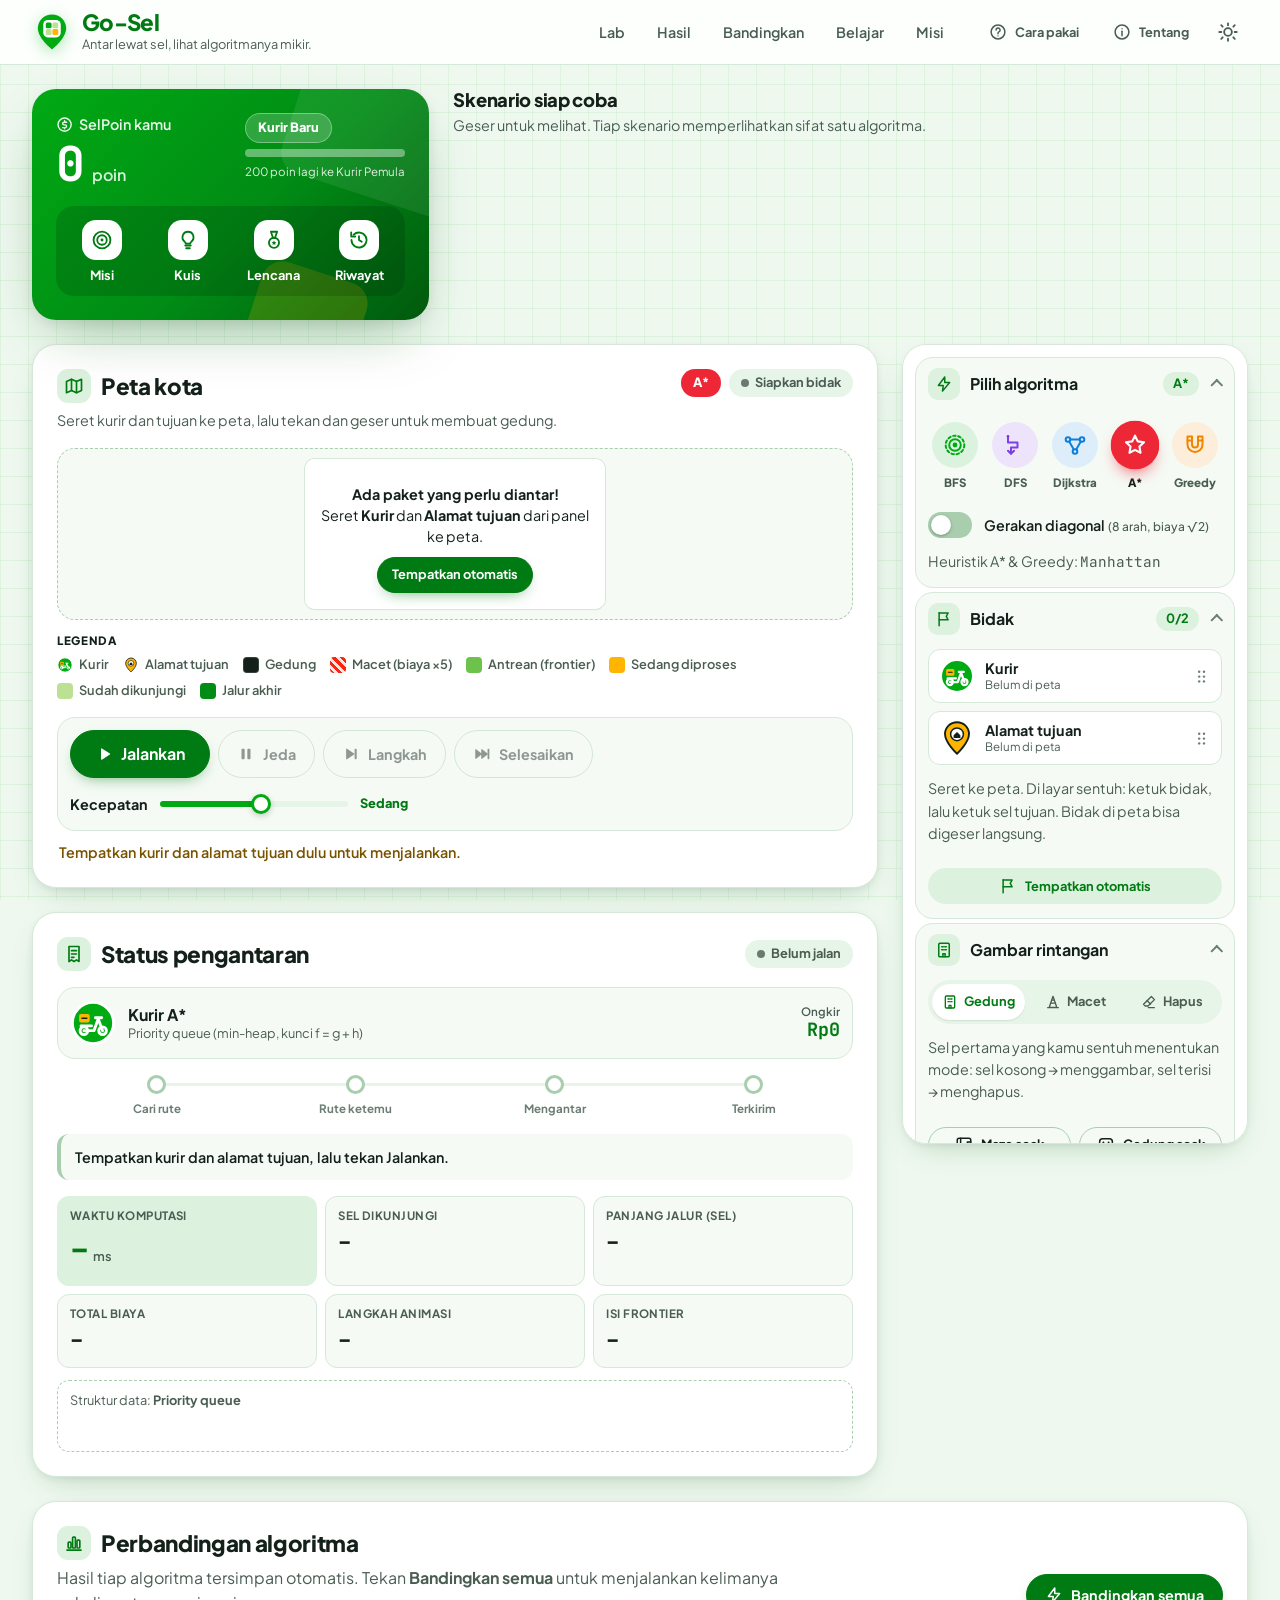
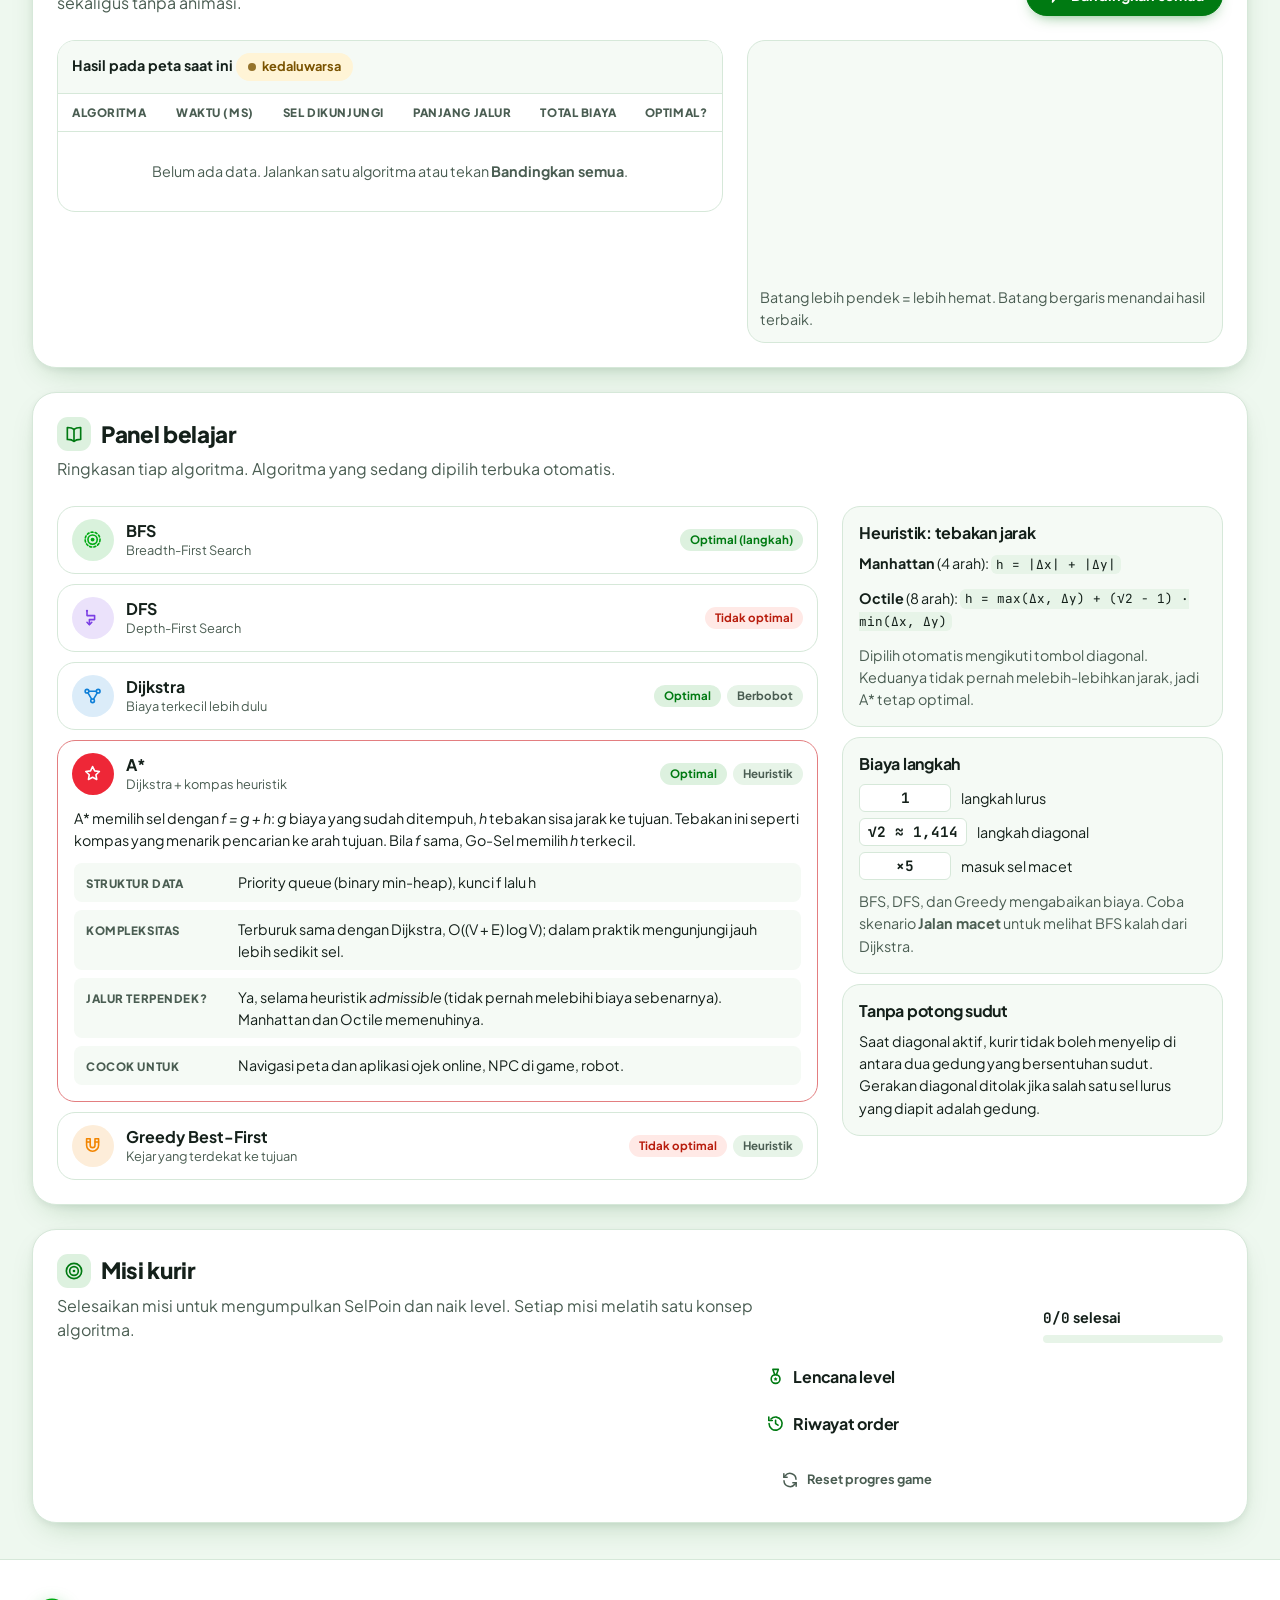
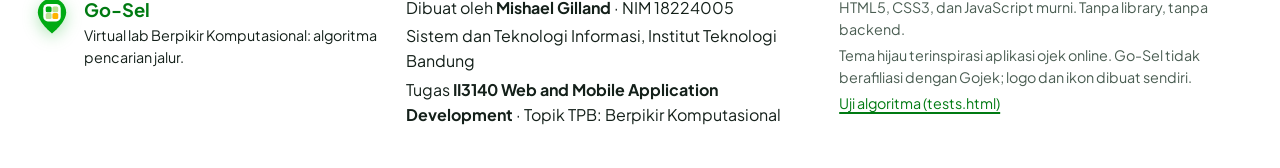
==== index.html @ a48d3ff7 "struktur html halaman Co-Authored-By: Claude Opus 5.5 <noreply@anthropic.com>" ====
<!doctype html>
<html lang="id">
<head>
  <meta charset="utf-8">
  <meta name="viewport" content="width=device-width, initial-scale=1, viewport-fit=cover">
  <meta name="theme-color" content="#00AA13" media="(prefers-color-scheme: light)">
  <meta name="theme-color" content="#0E1512" media="(prefers-color-scheme: dark)">
  <meta name="description" content="Go-Sel: virtual lab Berpikir Komputasional untuk mempelajari algoritma pencarian jalur (BFS, DFS, Dijkstra, A*, Greedy) lewat simulasi kurir di peta grid.">
  <meta name="author" content="Mishael Gilland (18224005)">
  <title>Go-Sel · Virtual Lab Pathfinding</title>
  <link rel="icon" href="assets/icons/logo.svg" type="image/svg+xml">
  <link rel="preconnect" href="https://fonts.googleapis.com">
  <link rel="preconnect" href="https://fonts.gstatic.com" crossorigin>
  <link rel="stylesheet" href="https://fonts.googleapis.com/css2?family=JetBrains+Mono:wght@500;700&family=Plus+Jakarta+Sans:wght@400;500;600;700;800&display=swap">
  <link rel="stylesheet" href="css/tokens.css">
  <link rel="stylesheet" href="css/base.css">
  <link rel="stylesheet" href="css/layout.css">
  <link rel="stylesheet" href="css/components.css">
  <script>
    // Terapkan tema tersimpan sebelum render supaya tidak berkedip.
    try {
      var t = localStorage.getItem('go-sel:theme');
      if (t === 'light' || t === 'dark') document.documentElement.setAttribute('data-theme', t);
    } catch (e) { /* localStorage tidak tersedia */ }
  </script>
  <!-- Urutan mengikuti dependensi. Classic script + namespace window.GoSel
       supaya index.html bisa dibuka langsung lewat file://. -->
  <script defer src="js/algorithms/common.js"></script>
  <script defer src="js/algorithms/bfs.js"></script>
  <script defer src="js/algorithms/dfs.js"></script>
  <script defer src="js/algorithms/dijkstra.js"></script>
  <script defer src="js/algorithms/astar.js"></script>
  <script defer src="js/algorithms/greedy.js"></script>
  <script defer src="js/grid.js"></script>
  <script defer src="js/state.js"></script>
  <script defer src="js/maze.js"></script>
  <script defer src="js/scenarios.js"></script>
  <script defer src="js/renderer.js"></script>
  <script defer src="js/animator.js"></script>
  <script defer src="js/stats.js"></script>
  <script defer src="js/game.js"></script>
  <script defer src="js/input.js"></script>
  <script defer src="js/ui.js"></script>
  <script defer src="js/main.js"></script>
</head>
<body>
  <!-- Sprite ikon SVG inline (dipakai ulang lewat <use>) -->
  <svg width="0" height="0" style="position:absolute" aria-hidden="true" focusable="false">
    <symbol id="i-logo" viewBox="0 0 48 48">
      <path d="M24 3C14.6 3 7 10.4 7 19.6 7 31.8 24 45 24 45s17-13.2 17-25.4C41 10.4 33.4 3 24 3z" fill="#00AA13"/>
      <rect x="13.5" y="9.5" width="21" height="21" rx="5.5" fill="#fff"/>
      <rect x="16.5" y="12.5" width="7" height="7" rx="1.8" fill="#00AA13"/>
      <rect x="24.5" y="12.5" width="7" height="7" rx="1.8" fill="#BCE194"/>
      <rect x="16.5" y="20.5" width="7" height="7" rx="1.8" fill="#BCE194"/>
      <rect x="24.5" y="20.5" width="7" height="7" rx="1.8" fill="#FFB400"/>
    </symbol>
    <symbol id="i-courier" viewBox="0 0 48 48">
      <circle cx="24" cy="24" r="21.5" fill="#00AA13" stroke="#fff" stroke-width="3"/>
      <rect x="9.5" y="14.5" width="11" height="9" rx="2" fill="#FFB400"/>
      <path d="M12.5 19h5" stroke="#14201A" stroke-width="1.6" stroke-linecap="round" fill="none"/>
      <g fill="none" stroke="#fff" stroke-width="3" stroke-linecap="round" stroke-linejoin="round">
        <circle cx="14.5" cy="32" r="4"/>
        <circle cx="34" cy="32" r="4"/>
        <path d="M14.5 32h10.5l4.5-12.5"/>
        <path d="M26.5 18.5h6.5"/>
        <path d="M29.5 20L34 32"/>
        <path d="M11.5 27h11"/>
      </g>
    </symbol>
    <symbol id="i-pin" viewBox="0 0 48 48">
      <path d="M24 3C15.2 3 8 10 8 18.8 8 30.4 24 45 24 45s16-14.6 16-26.2C40 10 32.8 3 24 3z" fill="#FFB400" stroke="#14201A" stroke-width="2.5" stroke-linejoin="round"/>
      <circle cx="24" cy="19" r="8.5" fill="#fff" stroke="#14201A" stroke-width="2"/>
      <path d="M19.5 20.2L24 16l4.5 4.2V24h-9z" fill="#14201A"/>
    </symbol>

    <symbol id="i-play" viewBox="0 0 24 24"><path d="M8 5.2v13.6a.8.8 0 0 0 1.2.7l10.6-6.8a.8.8 0 0 0 0-1.4L9.2 4.5A.8.8 0 0 0 8 5.2z" fill="currentColor" stroke="none"/></symbol>
    <symbol id="i-pause" viewBox="0 0 24 24"><rect x="6" y="5" width="4.2" height="14" rx="1.2" fill="currentColor" stroke="none"/><rect x="13.8" y="5" width="4.2" height="14" rx="1.2" fill="currentColor" stroke="none"/></symbol>
    <symbol id="i-step" viewBox="0 0 24 24"><path d="M5.5 5.6v12.8a.8.8 0 0 0 1.2.7l9.4-6.4a.8.8 0 0 0 0-1.4L6.7 4.9a.8.8 0 0 0-1.2.7z" fill="currentColor" stroke="none"/><rect x="16.8" y="5" width="2.8" height="14" rx="1.2" fill="currentColor" stroke="none"/></symbol>
    <symbol id="i-finish" viewBox="0 0 24 24"><path d="M3 6.2v11.6a.7.7 0 0 0 1.1.6l7.4-5.8a.7.7 0 0 0 0-1.2L4.1 5.6A.7.7 0 0 0 3 6.2zM11 6.2v11.6a.7.7 0 0 0 1.1.6l7.4-5.8a.7.7 0 0 0 0-1.2l-7.4-5.8a.7.7 0 0 0-1.1.6z" fill="currentColor" stroke="none"/><rect x="19.4" y="5" width="2.4" height="14" rx="1" fill="currentColor" stroke="none"/></symbol>
    <symbol id="i-sun" viewBox="0 0 24 24"><circle cx="12" cy="12" r="4.2"/><path d="M12 2.5v2.2M12 19.3v2.2M4.6 4.6l1.6 1.6M17.8 17.8l1.6 1.6M2.5 12h2.2M19.3 12h2.2M4.6 19.4l1.6-1.6M17.8 6.2l1.6-1.6"/></symbol>
    <symbol id="i-moon" viewBox="0 0 24 24"><path d="M20.5 14.2A8.5 8.5 0 0 1 9.8 3.5a8.5 8.5 0 1 0 10.7 10.7z"/></symbol>
    <symbol id="i-help" viewBox="0 0 24 24"><circle cx="12" cy="12" r="9.2"/><path d="M9.4 9.4a2.7 2.7 0 1 1 3.8 2.5c-.7.3-1.2 1-1.2 1.8v.6"/><circle cx="12" cy="17.2" r=".9" fill="currentColor" stroke="none"/></symbol>
    <symbol id="i-info" viewBox="0 0 24 24"><circle cx="12" cy="12" r="9.2"/><path d="M12 11v6"/><circle cx="12" cy="7.6" r=".9" fill="currentColor" stroke="none"/></symbol>
    <symbol id="i-building" viewBox="0 0 24 24"><rect x="5" y="3" width="14" height="18" rx="1.5"/><path d="M9 7.5h2M13 7.5h2M9 11.5h2M13 11.5h2M10.5 21v-4h3v4"/></symbol>
    <symbol id="i-jam" viewBox="0 0 24 24"><path d="M12 3.5L17.6 20H6.4z"/><path d="M8.6 13.6h6.8M10 9.2h4"/><path d="M4 20.5h16"/></symbol>
    <symbol id="i-eraser" viewBox="0 0 24 24"><path d="M15.6 3.8l4.6 4.6-9.6 9.6H6.4l-2.6-2.6z"/><path d="M11 20.5h9"/><path d="M9 9.8l5.2 5.2"/></symbol>
    <symbol id="i-maze" viewBox="0 0 24 24"><rect x="3" y="3" width="18" height="18" rx="2.5"/><path d="M7.5 3v8.5h4M16.5 21v-8.5h-4M3 16h4.5M21 8h-4.5v4.5"/></symbol>
    <symbol id="i-dice" viewBox="0 0 24 24"><rect x="3.5" y="3.5" width="17" height="17" rx="4"/><circle cx="8.5" cy="8.5" r="1.3" fill="currentColor" stroke="none"/><circle cx="15.5" cy="15.5" r="1.3" fill="currentColor" stroke="none"/><circle cx="12" cy="12" r="1.3" fill="currentColor" stroke="none"/><circle cx="15.5" cy="8.5" r="1.3" fill="currentColor" stroke="none"/><circle cx="8.5" cy="15.5" r="1.3" fill="currentColor" stroke="none"/></symbol>
    <symbol id="i-bfs" viewBox="0 0 24 24"><circle cx="12" cy="12" r="2.4" fill="currentColor" stroke="none"/><circle cx="12" cy="12" r="5.8"/><circle cx="12" cy="12" r="9.3" stroke-dasharray="2.6 2.6"/></symbol>
    <symbol id="i-dfs" viewBox="0 0 24 24"><path d="M5 3.5v6h9.5v5H8v6"/><path d="M5 17.8l3 3 3-3"/><circle cx="5" cy="3.5" r="1.4" fill="currentColor" stroke="none"/></symbol>
    <symbol id="i-dijkstra" viewBox="0 0 24 24"><circle cx="5" cy="6.5" r="2.3"/><circle cx="19" cy="6.5" r="2.3"/><circle cx="12" cy="18.5" r="2.3"/><path d="M7.3 6.5h9.4M6.2 8.6l4.6 7.8M17.8 8.6l-4.6 7.8"/></symbol>
    <symbol id="i-astar" viewBox="0 0 24 24"><path d="M12 3.2l2.6 5.4 5.9.8-4.3 4.1 1 5.8L12 16.6l-5.2 2.7 1-5.8-4.3-4.1 5.9-.8z"/></symbol>
    <symbol id="i-greedy" viewBox="0 0 24 24"><path d="M4.5 3.5h4.5v8a3 3 0 0 0 6 0v-8h4.5v8a7.5 7.5 0 0 1-15 0z"/><path d="M4.5 7.5H9M15 7.5h4.5"/></symbol>
    <symbol id="i-map" viewBox="0 0 24 24"><path d="M9 4L3 6.5V20l6-2.5 6 2.5 6-2.5V4l-6 2.5z"/><path d="M9 4v13.5M15 6.5V20"/></symbol>
    <symbol id="i-receipt" viewBox="0 0 24 24"><path d="M6 3h12v18l-3-2-3 2-3-2-3 2z"/><path d="M9 8h6M9 12h6M9 16h3"/></symbol>
    <symbol id="i-chart" viewBox="0 0 24 24"><path d="M3.5 20.5h17"/><rect x="5" y="11" width="3.4" height="7" rx="1"/><rect x="10.3" y="5" width="3.4" height="13" rx="1"/><rect x="15.6" y="8.5" width="3.4" height="9.5" rx="1"/></symbol>
    <symbol id="i-book" viewBox="0 0 24 24"><path d="M12 6.5c-1.8-1.6-4.6-2.4-8-2.3v14.3c3.4-.1 6.2.7 8 2.3 1.8-1.6 4.6-2.4 8-2.3V4.2c-3.4-.1-6.2.7-8 2.3z"/><path d="M12 6.5v14"/></symbol>
    <symbol id="i-target" viewBox="0 0 24 24"><circle cx="12" cy="12" r="9.2"/><circle cx="12" cy="12" r="5.2"/><circle cx="12" cy="12" r="1.6" fill="currentColor" stroke="none"/></symbol>
    <symbol id="i-bulb" viewBox="0 0 24 24"><path d="M9 18h6M10 21h4"/><path d="M12 3a6 6 0 0 0-3.6 10.8c.7.5 1.1 1.2 1.1 2V16h5v-.2c0-.8.4-1.5 1.1-2A6 6 0 0 0 12 3z"/></symbol>
    <symbol id="i-medal" viewBox="0 0 24 24"><circle cx="12" cy="15" r="5.5"/><path d="M8.6 3h6.8L13 9.8M8.6 3L11 9.8"/><path d="M12 12.6l.8 1.6 1.7.2-1.2 1.2.3 1.7-1.6-.8-1.6.8.3-1.7-1.2-1.2 1.7-.2z" fill="currentColor" stroke="none"/></symbol>
    <symbol id="i-history" viewBox="0 0 24 24"><path d="M3.8 12a8.2 8.2 0 1 0 2.4-5.8"/><path d="M3.5 3.8v4.4h4.4"/><path d="M12 7.8V12l3 2"/></symbol>
    <symbol id="i-refresh" viewBox="0 0 24 24"><path d="M20 11A8 8 0 0 0 5.6 6.4L3.8 8.2"/><path d="M3.8 3.8v4.4h4.4"/><path d="M4 13a8 8 0 0 0 14.4 4.6l1.8-1.8"/><path d="M20.2 20.2v-4.4h-4.4"/></symbol>
    <symbol id="i-trash" viewBox="0 0 24 24"><path d="M4 7h16M10 11v6M14 11v6M6 7l1 13h10l1-13M9 7V4h6v3"/></symbol>
    <symbol id="i-save" viewBox="0 0 24 24"><path d="M5 3h11l3 3v15H5z"/><path d="M8 3v5h7V3M8 21v-7h8v7"/></symbol>
    <symbol id="i-folder" viewBox="0 0 24 24"><path d="M3 6.5A2.5 2.5 0 0 1 5.5 4h3.8l2.2 2.2h7A2.5 2.5 0 0 1 21 8.7v8.8a2.5 2.5 0 0 1-2.5 2.5h-13A2.5 2.5 0 0 1 3 17.5z"/></symbol>
    <symbol id="i-download" viewBox="0 0 24 24"><path d="M12 4v11M7 10.5l5 5 5-5M5 20h14"/></symbol>
    <symbol id="i-upload" viewBox="0 0 24 24"><path d="M12 20V9M7 13.5l5-5 5 5M5 4h14"/></symbol>
    <symbol id="i-grip" viewBox="0 0 24 24"><g fill="currentColor" stroke="none"><circle cx="9" cy="6" r="1.5"/><circle cx="15" cy="6" r="1.5"/><circle cx="9" cy="12" r="1.5"/><circle cx="15" cy="12" r="1.5"/><circle cx="9" cy="18" r="1.5"/><circle cx="15" cy="18" r="1.5"/></g></symbol>
    <symbol id="i-star" viewBox="0 0 24 24"><path d="M12 2.8l2.8 5.8 6.3.9-4.6 4.4 1.1 6.3L12 17.2l-5.6 3 1.1-6.3-4.6-4.4 6.3-.9z" fill="currentColor" stroke="none"/></symbol>
    <symbol id="i-coin" viewBox="0 0 24 24"><circle cx="12" cy="12" r="9.2"/><path d="M14.8 8.6h-3.6a1.9 1.9 0 0 0 0 3.8h1.6a1.9 1.9 0 0 1 0 3.8H9.2M12 6.6v2M12 16.2v1.6"/></symbol>
    <symbol id="i-close" viewBox="0 0 24 24"><path d="M6 6l12 12M18 6L6 18"/></symbol>
    <symbol id="i-ruler" viewBox="0 0 24 24"><rect x="3" y="7" width="18" height="10" rx="2"/><path d="M7 7v3M11 7v4.5M15 7v3M19 7v4.5"/></symbol>
    <symbol id="i-flag" viewBox="0 0 24 24"><path d="M5.5 21V3.5"/><path d="M5.5 4h12l-2.5 4.5 2.5 4.5h-12"/></symbol>
    <symbol id="i-db" viewBox="0 0 24 24"><ellipse cx="12" cy="6" rx="7" ry="3"/><path d="M5 6v12c0 1.7 3.1 3 7 3s7-1.3 7-3V6M5 12c0 1.7 3.1 3 7 3s7-1.3 7-3"/></symbol>
    <symbol id="i-check" viewBox="0 0 24 24"><path d="M5 12.5l4.5 4.5L19 7.5"/></symbol>
    <symbol id="i-lock" viewBox="0 0 24 24"><rect x="5" y="11" width="14" height="10" rx="2.2"/><path d="M8 11V8a4 4 0 0 1 8 0v3"/></symbol>
    <symbol id="i-zap" viewBox="0 0 24 24"><path d="M13 2.5L4.5 14H11l-1 7.5L19.5 10H13z"/></symbol>
    <symbol id="i-keyboard" viewBox="0 0 24 24"><rect x="2.5" y="6" width="19" height="12" rx="2.5"/><path d="M6 10h.01M9.5 10h.01M13 10h.01M16.5 10h.01M7.5 14h9"/></symbol>
  </svg>

  <a class="skip-link" href="#lab">Langsung ke lab</a>

  <header class="appbar">
    <div class="appbar__inner">
      <a class="brand" href="#top" aria-label="Go-Sel, kembali ke atas">
        <svg class="brand__logo" aria-hidden="true"><use href="#i-logo"/></svg>
        <span class="brand__text">
          <span class="brand__name">Go-Sel</span>
          <span class="brand__tag">Antar lewat sel, lihat algoritmanya mikir.</span>
        </span>
      </a>
      <nav class="topnav" aria-label="Navigasi bagian">
        <a href="#lab">Lab</a>
        <a href="#hasil">Hasil</a>
        <a href="#perbandingan">Bandingkan</a>
        <a href="#belajar">Belajar</a>
        <a href="#misi">Misi</a>
      </nav>
      <div class="appbar__actions">
        <button class="btn btn--ghost btn--sm" id="btn-help" type="button">
          <svg class="ico" aria-hidden="true"><use href="#i-help"/></svg><span class="hide-sm">Cara pakai</span>
        </button>
        <button class="btn btn--ghost btn--sm" id="btn-about" type="button">
          <svg class="ico" aria-hidden="true"><use href="#i-info"/></svg><span class="hide-sm">Tentang</span>
        </button>
        <button class="icon-btn" id="btn-theme" type="button" aria-label="Ganti tema terang/gelap" title="Ganti tema">
          <svg class="ico ico--sun" aria-hidden="true"><use href="#i-sun"/></svg>
          <svg class="ico ico--moon" aria-hidden="true"><use href="#i-moon"/></svg>
        </button>
      </div>
    </div>
  </header>

  <main id="top" class="page">
    <!-- ============ Beranda: dompet poin + skenario ============ -->
    <section class="home" aria-label="Beranda">
      <article class="wallet" aria-labelledby="wallet-title">
        <div class="wallet__top">
          <div class="wallet__balance">
            <p class="wallet__label" id="wallet-title"><svg class="ico" aria-hidden="true"><use href="#i-coin"/></svg> SelPoin kamu</p>
            <p class="wallet__points"><output id="points" aria-live="polite">0</output><span>poin</span></p>
          </div>
          <div class="wallet__level">
            <span class="wallet__badge" id="level-name">Kurir Baru</span>
            <progress id="level-progress" max="100" value="0" aria-label="Kemajuan ke level berikutnya">0%</progress>
            <small id="level-next">200 poin lagi ke Kurir Pemula</small>
          </div>
        </div>
        <nav class="wallet__actions" aria-label="Aksi cepat">
          <a class="wallet__action" href="#misi"><span class="wallet__icon"><svg class="ico" aria-hidden="true"><use href="#i-target"/></svg></span>Misi</a>
          <button class="wallet__action" type="button" id="btn-quiz"><span class="wallet__icon"><svg class="ico" aria-hidden="true"><use href="#i-bulb"/></svg></span>Kuis</button>
          <a class="wallet__action" href="#lencana"><span class="wallet__icon"><svg class="ico" aria-hidden="true"><use href="#i-medal"/></svg></span>Lencana</a>
          <a class="wallet__action" href="#riwayat"><span class="wallet__icon"><svg class="ico" aria-hidden="true"><use href="#i-history"/></svg></span>Riwayat</a>
        </nav>
      </article>

      <div class="promo">
        <div class="promo__head">
          <h2 class="promo__title">Skenario siap coba</h2>
          <p class="promo__sub">Geser untuk melihat. Tiap skenario memperlihatkan sifat satu algoritma.</p>
        </div>
        <ul class="promo__track" id="scenario-list" aria-label="Daftar skenario peta"></ul>
      </div>
    </section>

    <div class="lab-layout">
      <!-- ============ Lab: canvas peta ============ -->
      <section id="lab" class="card lab" aria-labelledby="lab-title">
        <div class="lab__head">
          <div>
            <h2 id="lab-title" class="section-title"><svg class="ico" aria-hidden="true"><use href="#i-map"/></svg>Peta kota</h2>
            <p class="hint" id="hint">Seret kurir dan tujuan ke peta, lalu tekan dan geser untuk membuat gedung.</p>
          </div>
          <div class="lab__chips">
            <span class="algo-pill" id="algo-pill" data-algo="astar">A*</span>
            <span class="chip" id="state-chip" data-state="idle">Siapkan bidak</span>
          </div>
        </div>

        <figure class="map">
          <div class="map__stage" id="stage">
            <div class="map__canvas-wrap" id="canvas-wrap">
              <canvas id="peta" tabindex="0" aria-describedby="hint map-keys"
                aria-label="Peta kota berbentuk grid sel. Fokuskan lalu gunakan tombol panah untuk memilih sel.">
                Browser kamu tidak mendukung canvas HTML5.
              </canvas>
              <canvas id="peta-overlay" aria-hidden="true"></canvas>
              <div class="map__empty" id="empty-state">
                <svg class="map__empty-icon" aria-hidden="true"><use href="#i-pin"/></svg>
                <p><strong>Ada paket yang perlu diantar!</strong><br>Seret <b>Kurir</b> dan <b>Alamat tujuan</b> dari panel ke peta.</p>
                <button class="btn btn--primary btn--sm" type="button" data-action="autoplace">Tempatkan otomatis</button>
              </div>
            </div>
          </div>
          <figcaption class="legend">
            <span class="legend__title">Legenda</span>
            <ul class="legend__list">
              <li><span class="sw sw--courier" aria-hidden="true"><svg><use href="#i-courier"/></svg></span>Kurir</li>
              <li><span class="sw sw--pin" aria-hidden="true"><svg><use href="#i-pin"/></svg></span>Alamat tujuan</li>
              <li><span class="sw sw--wall" aria-hidden="true"></span>Gedung</li>
              <li><span class="sw sw--jam" aria-hidden="true"></span>Macet (biaya ×5)</li>
              <li><span class="sw sw--frontier" aria-hidden="true"></span>Antrean (frontier)</li>
              <li><span class="sw sw--current" aria-hidden="true"></span>Sedang diproses</li>
              <li><span class="sw sw--visited" aria-hidden="true"></span>Sudah dikunjungi</li>
              <li><span class="sw sw--path" aria-hidden="true"></span>Jalur akhir</li>
            </ul>
          </figcaption>
        </figure>
        <p class="sr-only" id="map-keys">Panah: pindah sel. Spasi atau Enter: gambar atau hapus gedung. K: taruh kurir. T: taruh tujuan.</p>
        <p class="sr-only" id="cursor-live" aria-live="polite"></p>

        <div class="playbar" role="group" aria-label="Kontrol animasi">
          <div class="playbar__buttons">
            <button class="btn btn--primary btn--lg" id="btn-run" type="button" aria-keyshortcuts="Space">
              <svg class="ico" aria-hidden="true"><use href="#i-play"/></svg><span>Jalankan</span>
            </button>
            <button class="btn btn--outline" id="btn-pause" type="button" disabled>
              <svg class="ico" aria-hidden="true"><use href="#i-pause"/></svg><span>Jeda</span>
            </button>
            <button class="btn btn--outline" id="btn-step" type="button" aria-keyshortcuts="S" disabled>
              <svg class="ico" aria-hidden="true"><use href="#i-step"/></svg><span>Langkah</span>
            </button>
            <button class="btn btn--outline" id="btn-finish" type="button" disabled>
              <svg class="ico" aria-hidden="true"><use href="#i-finish"/></svg><span>Selesaikan</span>
            </button>
          </div>
          <label class="speed" for="speed">
            <span class="speed__label">Kecepatan</span>
            <input type="range" id="speed" min="1" max="100" value="55" aria-describedby="speed-out">
            <output id="speed-out" for="speed">Sedang</output>
          </label>
        </div>
        <p class="run-hint" id="run-hint" role="note">Tempatkan kurir dan alamat tujuan dulu untuk menjalankan.</p>
      </section>

      <!-- ============ Panel kontrol ============ -->
      <aside id="kontrol" class="card controls" aria-label="Panel kontrol">
        <details class="group" open data-group="algo">
          <summary class="group__summary">
            <span class="group__icon"><svg class="ico" aria-hidden="true"><use href="#i-zap"/></svg></span>
            <span class="group__title">Pilih algoritma</span>
            <span class="group__meta" id="algo-meta">A*</span>
          </summary>
          <fieldset class="group__body">
            <legend class="sr-only">Algoritma pencarian jalur</legend>
            <div class="services">
              <label class="service" style="--svc: var(--svc-bfs)" title="Breadth-First Search">
                <input type="radio" name="algo" value="bfs">
                <span class="service__icon"><svg class="ico" aria-hidden="true"><use href="#i-bfs"/></svg></span>
                <span class="service__name">BFS</span>
              </label>
              <label class="service" style="--svc: var(--svc-dfs)" title="Depth-First Search">
                <input type="radio" name="algo" value="dfs">
                <span class="service__icon"><svg class="ico" aria-hidden="true"><use href="#i-dfs"/></svg></span>
                <span class="service__name">DFS</span>
              </label>
              <label class="service" style="--svc: var(--svc-dijkstra)" title="Dijkstra">
                <input type="radio" name="algo" value="dijkstra">
                <span class="service__icon"><svg class="ico" aria-hidden="true"><use href="#i-dijkstra"/></svg></span>
                <span class="service__name">Dijkstra</span>
              </label>
              <label class="service" style="--svc: var(--svc-astar)" title="A* Search">
                <input type="radio" name="algo" value="astar" checked>
                <span class="service__icon"><svg class="ico" aria-hidden="true"><use href="#i-astar"/></svg></span>
                <span class="service__name">A*</span>
              </label>
              <label class="service" style="--svc: var(--svc-greedy)" title="Greedy Best-First Search">
                <input type="radio" name="algo" value="greedy">
                <span class="service__icon"><svg class="ico" aria-hidden="true"><use href="#i-greedy"/></svg></span>
                <span class="service__name">Greedy</span>
              </label>
            </div>
            <label class="switch">
              <input type="checkbox" id="diagonal" role="switch">
              <span class="switch__track" aria-hidden="true"></span>
              <span class="switch__text">Gerakan diagonal <small>(8 arah, biaya √2)</small></span>
            </label>
            <p class="small muted">Heuristik A* &amp; Greedy: <output id="heuristic-out" class="mono">Manhattan</output></p>
          </fieldset>
        </details>

        <details class="group" open data-group="pieces">
          <summary class="group__summary">
            <span class="group__icon"><svg class="ico" aria-hidden="true"><use href="#i-flag"/></svg></span>
            <span class="group__title">Bidak</span>
            <span class="group__meta" id="pieces-meta">0/2</span>
          </summary>
          <fieldset class="group__body">
            <legend class="sr-only">Kurir dan alamat tujuan</legend>
            <div class="pieces">
              <div class="piece" draggable="true" data-piece="start" tabindex="0" role="button" aria-pressed="false" aria-describedby="piece-help">
                <svg class="piece__icon" aria-hidden="true"><use href="#i-courier"/></svg>
                <span class="piece__text"><strong>Kurir</strong><small data-pos="start">Belum di peta</small></span>
                <svg class="ico piece__grip" aria-hidden="true"><use href="#i-grip"/></svg>
              </div>
              <div class="piece" draggable="true" data-piece="goal" tabindex="0" role="button" aria-pressed="false" aria-describedby="piece-help">
                <svg class="piece__icon" aria-hidden="true"><use href="#i-pin"/></svg>
                <span class="piece__text"><strong>Alamat tujuan</strong><small data-pos="goal">Belum di peta</small></span>
                <svg class="ico piece__grip" aria-hidden="true"><use href="#i-grip"/></svg>
              </div>
            </div>
            <p class="small muted" id="piece-help">Seret ke peta. Di layar sentuh: ketuk bidak, lalu ketuk sel tujuan. Bidak di peta bisa digeser langsung.</p>
            <button class="btn btn--soft btn--sm btn--block" type="button" data-action="autoplace">
              <svg class="ico" aria-hidden="true"><use href="#i-flag"/></svg><span>Tempatkan otomatis</span>
            </button>
          </fieldset>
        </details>

        <details class="group" open data-group="tools">
          <summary class="group__summary">
            <span class="group__icon"><svg class="ico" aria-hidden="true"><use href="#i-building"/></svg></span>
            <span class="group__title">Gambar rintangan</span>
          </summary>
          <fieldset class="group__body">
            <legend class="sr-only">Alat gambar</legend>
            <div class="segmented" role="radiogroup" aria-label="Alat gambar">
              <label><input type="radio" name="tool" value="1" checked><span><svg class="ico" aria-hidden="true"><use href="#i-building"/></svg>Gedung</span></label>
              <label><input type="radio" name="tool" value="2"><span><svg class="ico" aria-hidden="true"><use href="#i-jam"/></svg>Macet</span></label>
              <label><input type="radio" name="tool" value="0"><span><svg class="ico" aria-hidden="true"><use href="#i-eraser"/></svg>Hapus</span></label>
            </div>
            <p class="small muted">Sel pertama yang kamu sentuh menentukan mode: sel kosong → menggambar, sel terisi → menghapus.</p>
            <div class="gen">
              <button class="btn btn--outline btn--sm" type="button" id="btn-maze">
                <svg class="ico" aria-hidden="true"><use href="#i-maze"/></svg><span>Maze acak</span>
              </button>
              <button class="btn btn--outline btn--sm" type="button" id="btn-random">
                <svg class="ico" aria-hidden="true"><use href="#i-dice"/></svg><span>Gedung acak</span>
              </button>
            </div>
            <label class="range-field" for="density">
              <span>Kepadatan gedung acak</span>
              <input type="range" id="density" min="0" max="40" value="25">
              <output for="density" id="density-out" class="mono">25%</output>
            </label>
          </fieldset>
        </details>

        <details class="group" data-group="size">
          <summary class="group__summary">
            <span class="group__icon"><svg class="ico" aria-hidden="true"><use href="#i-ruler"/></svg></span>
            <span class="group__title">Ukuran peta</span>
            <span class="group__meta mono" id="size-meta">20 × 30</span>
          </summary>
          <fieldset class="group__body">
            <legend class="sr-only">Ukuran grid</legend>
            <div class="size-field">
              <label for="rows-range">Baris</label>
              <input type="range" id="rows-range" min="5" max="60" value="20" aria-controls="rows-num">
              <input type="number" id="rows-num" min="5" max="60" value="20" inputmode="numeric" aria-label="Jumlah baris">
            </div>
            <div class="size-field">
              <label for="cols-range">Kolom</label>
              <input type="range" id="cols-range" min="5" max="100" value="30" aria-controls="cols-num">
              <input type="number" id="cols-num" min="5" max="100" value="30" inputmode="numeric" aria-label="Jumlah kolom">
            </div>
            <p class="small muted">Total: <output id="cell-total" class="mono">600</output> sel. Gedung yang masih muat tetap dipertahankan.</p>
          </fieldset>
        </details>

        <details class="group" data-group="data">
          <summary class="group__summary">
            <span class="group__icon"><svg class="ico" aria-hidden="true"><use href="#i-db"/></svg></span>
            <span class="group__title">Peta &amp; data</span>
          </summary>
          <fieldset class="group__body">
            <legend class="sr-only">Aksi peta</legend>
            <div class="btn-grid">
              <button class="btn btn--outline btn--sm" type="button" id="btn-clear-vis" title="Hapus hasil, gedung tetap (R)">
                <svg class="ico" aria-hidden="true"><use href="#i-refresh"/></svg><span>Ulangi visualisasi</span>
              </button>
              <button class="btn btn--outline btn--sm" type="button" id="btn-clear-walls" title="Hapus semua gedung dan macet (C)">
                <svg class="ico" aria-hidden="true"><use href="#i-building"/></svg><span>Hapus gedung</span>
              </button>
              <button class="btn btn--outline btn--sm" type="button" id="btn-save">
                <svg class="ico" aria-hidden="true"><use href="#i-save"/></svg><span>Simpan peta</span>
              </button>
              <button class="btn btn--outline btn--sm" type="button" id="btn-load">
                <svg class="ico" aria-hidden="true"><use href="#i-folder"/></svg><span>Muat peta</span>
              </button>
              <button class="btn btn--outline btn--sm" type="button" id="btn-export">
                <svg class="ico" aria-hidden="true"><use href="#i-download"/></svg><span>Ekspor JSON</span>
              </button>
              <label class="btn btn--outline btn--sm file-btn">
                <svg class="ico" aria-hidden="true"><use href="#i-upload"/></svg><span>Impor JSON</span>
                <input type="file" id="file-import" accept="application/json,.json" class="sr-only">
              </label>
            </div>
            <button class="btn btn--danger btn--sm btn--block" type="button" id="btn-reset-all">
              <svg class="ico" aria-hidden="true"><use href="#i-trash"/></svg><span>Reset semua</span>
            </button>
            <p class="small muted">Tip: file peta .json juga bisa langsung diseret ke kanvas.</p>
          </fieldset>
        </details>
      </aside>

      <!-- ============ Hasil (status pengantaran) ============ -->
      <section id="hasil" class="card results" aria-labelledby="hasil-title">
        <div class="results__head">
          <h2 id="hasil-title" class="section-title"><svg class="ico" aria-hidden="true"><use href="#i-receipt"/></svg>Status pengantaran</h2>
          <span class="chip" id="result-chip" data-tone="idle">Belum jalan</span>
        </div>

        <div class="driver">
          <span class="driver__avatar" aria-hidden="true"><svg><use href="#i-courier"/></svg></span>
          <div class="driver__info">
            <strong id="driver-name">Kurir A*</strong>
            <small id="driver-sub">Priority queue (min-heap, kunci f = g + h)</small>
          </div>
          <div class="fare">
            <small>Ongkir</small>
            <output id="fare" class="mono">Rp0</output>
          </div>
        </div>

        <ol class="tracker" id="tracker" aria-label="Tahap pengantaran">
          <li data-step="search"><span class="tracker__dot"></span>Cari rute</li>
          <li data-step="route"><span class="tracker__dot"></span>Rute ketemu</li>
          <li data-step="deliver"><span class="tracker__dot"></span>Mengantar</li>
          <li data-step="done"><span class="tracker__dot"></span>Terkirim</li>
        </ol>

        <p class="banner" id="status" role="status" aria-live="polite" data-tone="info">Tempatkan kurir dan alamat tujuan, lalu tekan Jalankan.</p>

        <dl class="stats">
          <div class="stat stat--hero"><dt>Waktu komputasi</dt><dd><output id="st-time" class="mono">–</output><span class="unit">ms</span></dd></div>
          <div class="stat"><dt>Sel dikunjungi</dt><dd><output id="st-visited" class="mono">–</output></dd></div>
          <div class="stat"><dt>Panjang jalur (sel)</dt><dd><output id="st-length" class="mono">–</output></dd></div>
          <div class="stat"><dt>Total biaya</dt><dd><output id="st-cost" class="mono">–</output></dd></div>
          <div class="stat"><dt>Langkah animasi</dt><dd><output id="st-steps" class="mono">–</output></dd></div>
          <div class="stat"><dt>Isi frontier</dt><dd><output id="st-frontier" class="mono">–</output></dd></div>
        </dl>

        <div class="ds" aria-live="off">
          <span class="ds__label">Struktur data: <strong id="ds-name">Priority queue</strong></span>
          <ol class="ds__items" id="ds-items" aria-label="Isi struktur data (cuplikan)"></ol>
        </div>

        <div class="rating" id="rating" hidden>
          <p class="rating__title">Paket terkirim! Rating pengantaran</p>
          <div class="stars" id="stars" role="img" aria-label="0 dari 5 bintang"></div>
          <p class="rating__note small" id="rating-note"></p>
        </div>

        <p class="insight" id="insight" aria-live="polite" hidden></p>
      </section>
    </div>

    <!-- ============ Perbandingan ============ -->
    <section id="perbandingan" class="card compare" aria-labelledby="cmp-title">
      <div class="section-head">
        <div>
          <h2 id="cmp-title" class="section-title"><svg class="ico" aria-hidden="true"><use href="#i-chart"/></svg>Perbandingan algoritma</h2>
          <p class="muted">Hasil tiap algoritma tersimpan otomatis. Tekan <b>Bandingkan semua</b> untuk menjalankan kelimanya sekaligus tanpa animasi.</p>
        </div>
        <button class="btn btn--primary" type="button" id="btn-compare">
          <svg class="ico" aria-hidden="true"><use href="#i-zap"/></svg><span>Bandingkan semua</span>
        </button>
      </div>
      <div class="compare__grid">
        <div class="table-wrap">
          <table class="cmp-table" id="cmp-table">
            <caption>Hasil pada peta saat ini <span class="chip chip--warn" id="stale" hidden>kedaluwarsa</span></caption>
            <thead>
              <tr>
                <th scope="col">Algoritma</th>
                <th scope="col" class="num">Waktu (ms)</th>
                <th scope="col" class="num">Sel dikunjungi</th>
                <th scope="col" class="num">Panjang jalur</th>
                <th scope="col" class="num">Total biaya</th>
                <th scope="col">Optimal?</th>
              </tr>
            </thead>
            <tbody id="cmp-body">
              <tr class="cmp-empty"><td colspan="6">Belum ada data. Jalankan satu algoritma atau tekan <b>Bandingkan semua</b>.</td></tr>
            </tbody>
          </table>
        </div>
        <figure class="chart">
          <canvas id="grafik" role="img" aria-label="Diagram batang sel dikunjungi dan waktu komputasi tiap algoritma">Diagram batang perbandingan.</canvas>
          <figcaption class="small muted">Batang lebih pendek = lebih hemat. Batang bergaris menandai hasil terbaik.</figcaption>
        </figure>
      </div>
      <p class="insight" id="cmp-insight" aria-live="polite" hidden></p>
    </section>

    <!-- ============ Panel belajar ============ -->
    <section id="belajar" class="card learn" aria-labelledby="learn-title">
      <div class="section-head">
        <div>
          <h2 id="learn-title" class="section-title"><svg class="ico" aria-hidden="true"><use href="#i-book"/></svg>Panel belajar</h2>
          <p class="muted">Ringkasan tiap algoritma. Algoritma yang sedang dipilih terbuka otomatis.</p>
        </div>
      </div>
      <div class="learn__grid">
        <div class="learn__list">
          <details class="algo-card" name="algo-info" data-algo="bfs" style="--svc: var(--svc-bfs)">
            <summary>
              <span class="algo-card__icon"><svg class="ico" aria-hidden="true"><use href="#i-bfs"/></svg></span>
              <span class="algo-card__name"><strong>BFS</strong><small>Breadth-First Search</small></span>
              <span class="tags"><span class="tag tag--ok">Optimal (langkah)</span></span>
            </summary>
            <article class="algo-card__body">
              <p>BFS menjelajah seperti riak air: semua sel berjarak 1 langkah dari kurir diperiksa dulu, lalu 2 langkah, dan seterusnya. Sel baru masuk ke belakang antrean, sel terdepan diproses lebih dulu.</p>
              <dl class="facts">
                <div><dt>Struktur data</dt><dd>Queue (FIFO)</dd></div>
                <div><dt>Kompleksitas</dt><dd>Waktu O(V + E), memori O(V)</dd></div>
                <div><dt>Jalur terpendek?</dt><dd>Ya untuk jumlah langkah. Tidak menjamin biaya terkecil saat ada diagonal (√2) atau sel macet, karena BFS mengabaikan bobot.</dd></div>
                <div><dt>Cocok untuk</dt><dd>Graf tanpa bobot, mencari langkah minimum, derajat pertemanan di jejaring sosial.</dd></div>
              </dl>
            </article>
          </details>
          <details class="algo-card" name="algo-info" data-algo="dfs" style="--svc: var(--svc-dfs)">
            <summary>
              <span class="algo-card__icon"><svg class="ico" aria-hidden="true"><use href="#i-dfs"/></svg></span>
              <span class="algo-card__name"><strong>DFS</strong><small>Depth-First Search</small></span>
              <span class="tags"><span class="tag tag--bad">Tidak optimal</span></span>
            </summary>
            <article class="algo-card__body">
              <p>DFS menyusuri satu arah sedalam mungkin (urutan: atas, kanan, bawah, kiri) dan baru mundur (<i>backtrack</i>) saat buntu. Go-Sel memakai stack eksplisit, bukan rekursi, agar aman di grid besar.</p>
              <dl class="facts">
                <div><dt>Struktur data</dt><dd>Stack (LIFO)</dd></div>
                <div><dt>Kompleksitas</dt><dd>Waktu O(V + E), memori O(V)</dd></div>
                <div><dt>Jalur terpendek?</dt><dd>Tidak. Jalurnya sering berkelok sangat panjang.</dd></div>
                <div><dt>Cocok untuk</dt><dd>Cek keterhubungan, deteksi siklus, topological sort, dan membuat maze (generator maze Go-Sel memakai ide DFS).</dd></div>
              </dl>
            </article>
          </details>
          <details class="algo-card" name="algo-info" data-algo="dijkstra" style="--svc: var(--svc-dijkstra)">
            <summary>
              <span class="algo-card__icon"><svg class="ico" aria-hidden="true"><use href="#i-dijkstra"/></svg></span>
              <span class="algo-card__name"><strong>Dijkstra</strong><small>Biaya terkecil lebih dulu</small></span>
              <span class="tags"><span class="tag tag--ok">Optimal</span><span class="tag">Berbobot</span></span>
            </summary>
            <article class="algo-card__body">
              <p>Dijkstra selalu memproses sel dengan total biaya dari kurir (<i>g</i>) terkecil. Saat menemukan rute lebih murah ke tetangga, nilainya diperbarui (relaksasi). Karena tidak tahu letak tujuan, ia menyebar ke segala arah.</p>
              <dl class="facts">
                <div><dt>Struktur data</dt><dd>Priority queue (binary min-heap) dengan <i>lazy deletion</i></dd></div>
                <div><dt>Kompleksitas</dt><dd>Waktu O((V + E) log V), memori O(V)</dd></div>
                <div><dt>Jalur terpendek?</dt><dd>Ya, untuk semua biaya non-negatif, termasuk diagonal dan macet.</dd></div>
                <div><dt>Cocok untuk</dt><dd>Peta berbobot (macet, tol), routing jaringan (OSPF), saat tujuan belum diketahui.</dd></div>
              </dl>
            </article>
          </details>
          <details class="algo-card" name="algo-info" data-algo="astar" style="--svc: var(--svc-astar)" open>
            <summary>
              <span class="algo-card__icon"><svg class="ico" aria-hidden="true"><use href="#i-astar"/></svg></span>
              <span class="algo-card__name"><strong>A*</strong><small>Dijkstra + kompas heuristik</small></span>
              <span class="tags"><span class="tag tag--ok">Optimal</span><span class="tag">Heuristik</span></span>
            </summary>
            <article class="algo-card__body">
              <p>A* memilih sel dengan <i>f = g + h</i>: <i>g</i> biaya yang sudah ditempuh, <i>h</i> tebakan sisa jarak ke tujuan. Tebakan ini seperti kompas yang menarik pencarian ke arah tujuan. Bila <i>f</i> sama, Go-Sel memilih <i>h</i> terkecil.</p>
              <dl class="facts">
                <div><dt>Struktur data</dt><dd>Priority queue (binary min-heap), kunci f lalu h</dd></div>
                <div><dt>Kompleksitas</dt><dd>Terburuk sama dengan Dijkstra, O((V + E) log V); dalam praktik mengunjungi jauh lebih sedikit sel.</dd></div>
                <div><dt>Jalur terpendek?</dt><dd>Ya, selama heuristik <i>admissible</i> (tidak pernah melebihi biaya sebenarnya). Manhattan dan Octile memenuhinya.</dd></div>
                <div><dt>Cocok untuk</dt><dd>Navigasi peta dan aplikasi ojek online, NPC di game, robot.</dd></div>
              </dl>
            </article>
          </details>
          <details class="algo-card" name="algo-info" data-algo="greedy" style="--svc: var(--svc-greedy)">
            <summary>
              <span class="algo-card__icon"><svg class="ico" aria-hidden="true"><use href="#i-greedy"/></svg></span>
              <span class="algo-card__name"><strong>Greedy Best-First</strong><small>Kejar yang terdekat ke tujuan</small></span>
              <span class="tags"><span class="tag tag--bad">Tidak optimal</span><span class="tag">Heuristik</span></span>
            </summary>
            <article class="algo-card__body">
              <p>Greedy hanya melihat <i>h</i>, yaitu seberapa dekat sebuah sel ke tujuan, dan mengabaikan biaya yang sudah ditempuh. Ia cepat menyerbu ke arah tujuan, tapi mudah masuk "kantong buntu" dan menghasilkan jalur memutar.</p>
              <dl class="facts">
                <div><dt>Struktur data</dt><dd>Priority queue (binary min-heap), kunci h</dd></div>
                <div><dt>Kompleksitas</dt><dd>Terburuk O((V + E) log V); sering sangat cepat di peta terbuka.</dd></div>
                <div><dt>Jalur terpendek?</dt><dd>Tidak. Biaya jalan dan sel macet diabaikan.</dd></div>
                <div><dt>Cocok untuk</dt><dd>Saat kecepatan lebih penting dari rute terbaik, misalnya perkiraan cepat.</dd></div>
              </dl>
            </article>
          </details>
        </div>

        <div class="learn__side">
          <article class="concept">
            <h3>Heuristik: tebakan jarak</h3>
            <p><b>Manhattan</b> (4 arah): <code>h = |Δx| + |Δy|</code></p>
            <p><b>Octile</b> (8 arah): <code>h = max(Δx, Δy) + (√2 − 1) · min(Δx, Δy)</code></p>
            <p class="small muted">Dipilih otomatis mengikuti tombol diagonal. Keduanya tidak pernah melebih-lebihkan jarak, jadi A* tetap optimal.</p>
          </article>
          <article class="concept">
            <h3>Biaya langkah</h3>
            <ul class="cost-list">
              <li><span class="mono">1</span> langkah lurus</li>
              <li><span class="mono">√2 ≈ 1,414</span> langkah diagonal</li>
              <li><span class="mono">×5</span> masuk sel macet</li>
            </ul>
            <p class="small muted">BFS, DFS, dan Greedy mengabaikan biaya. Coba skenario <b>Jalan macet</b> untuk melihat BFS kalah dari Dijkstra.</p>
          </article>
          <article class="concept">
            <h3>Tanpa potong sudut</h3>
            <p class="small">Saat diagonal aktif, kurir tidak boleh menyelip di antara dua gedung yang bersentuhan sudut. Gerakan diagonal ditolak jika salah satu sel lurus yang diapit adalah gedung.</p>
          </article>
        </div>
      </div>
    </section>

    <!-- ============ Misi, lencana, riwayat (gamifikasi) ============ -->
    <section id="misi" class="card missions" aria-labelledby="misi-title">
      <div class="section-head">
        <div>
          <h2 id="misi-title" class="section-title"><svg class="ico" aria-hidden="true"><use href="#i-target"/></svg>Misi kurir</h2>
          <p class="muted">Selesaikan misi untuk mengumpulkan SelPoin dan naik level. Setiap misi melatih satu konsep algoritma.</p>
        </div>
        <div class="mission-progress">
          <span><output id="mission-count" class="mono">0/0</output> selesai</span>
          <progress id="mission-progress" max="1" value="0" aria-label="Misi selesai"></progress>
        </div>
      </div>
      <div class="missions__grid">
        <ul class="mission-list" id="mission-list" aria-label="Daftar misi"></ul>
        <div class="missions__side">
          <h3 id="lencana" class="sub-title"><svg class="ico" aria-hidden="true"><use href="#i-medal"/></svg>Lencana level</h3>
          <ul class="badges" id="badge-list" aria-label="Lencana"></ul>
          <h3 id="riwayat" class="sub-title"><svg class="ico" aria-hidden="true"><use href="#i-history"/></svg>Riwayat order</h3>
          <ol class="history" id="history" aria-label="Riwayat pengantaran"></ol>
          <button class="btn btn--ghost btn--sm" type="button" id="btn-reset-progress">
            <svg class="ico" aria-hidden="true"><use href="#i-refresh"/></svg><span>Reset progres game</span>
          </button>
        </div>
      </div>
    </section>
  </main>

  <footer class="site-footer">
    <div class="site-footer__inner">
      <div class="site-footer__brand">
        <svg class="brand__logo" aria-hidden="true"><use href="#i-logo"/></svg>
        <div>
          <strong>Go-Sel</strong>
          <p class="small">Virtual lab Berpikir Komputasional: algoritma pencarian jalur.</p>
        </div>
      </div>
      <div class="site-footer__credit">
        <p>Dibuat oleh <strong>Mishael Gilland</strong> · NIM 18224005</p>
        <p>Sistem dan Teknologi Informasi, Institut Teknologi Bandung</p>
        <p>Tugas <b>II3140 Web and Mobile Application Development</b> · Topik TPB: Berpikir Komputasional</p>
      </div>
      <div class="site-footer__meta small">
        <p>HTML5, CSS3, dan JavaScript murni. Tanpa library, tanpa backend.</p>
        <p>Tema hijau terinspirasi aplikasi ojek online. Go-Sel tidak berafiliasi dengan Gojek; logo dan ikon dibuat sendiri.</p>
        <p><a href="tests.html">Uji algoritma (tests.html)</a></p>
      </div>
    </div>
  </footer>

  <nav class="bottomnav" aria-label="Navigasi bawah">
    <a href="#lab" data-nav="lab"><svg class="ico" aria-hidden="true"><use href="#i-map"/></svg><span>Lab</span></a>
    <a href="#hasil" data-nav="hasil"><svg class="ico" aria-hidden="true"><use href="#i-receipt"/></svg><span>Hasil</span></a>
    <a href="#perbandingan" data-nav="perbandingan"><svg class="ico" aria-hidden="true"><use href="#i-chart"/></svg><span>Banding</span></a>
    <a href="#belajar" data-nav="belajar"><svg class="ico" aria-hidden="true"><use href="#i-book"/></svg><span>Belajar</span></a>
    <a href="#misi" data-nav="misi"><svg class="ico" aria-hidden="true"><use href="#i-target"/></svg><span>Misi</span></a>
  </nav>

  <div class="toasts" id="toasts" aria-live="polite" aria-atomic="false"></div>

  <!-- ============ Dialog ============ -->
  <dialog id="dlg-help" class="dialog" aria-labelledby="help-title">
    <form method="dialog" class="dialog__inner">
      <header class="dialog__head">
        <h2 id="help-title">Cara pakai Go-Sel</h2>
        <button class="icon-btn" value="close" aria-label="Tutup"><svg class="ico" aria-hidden="true"><use href="#i-close"/></svg></button>
      </header>
      <ol class="steps">
        <li><b>Atur peta.</b> Pilih ukuran grid di panel <i>Ukuran peta</i>, atau langsung pakai skenario siap coba.</li>
        <li><b>Tempatkan kurir dan tujuan.</b> Seret ikon <i>Kurir</i> dan <i>Alamat tujuan</i> ke peta. Di HP: ketuk ikon, lalu ketuk sel.</li>
        <li><b>Gambar gedung.</b> Tekan dan geser di peta. Pilih alat <i>Macet</i> untuk jalan berbiaya 5, atau buat maze acak.</li>
        <li><b>Pilih algoritma lalu jalankan.</b> Amati sel antrean, sel dikunjungi, dan jalur akhir. Bandingkan hasilnya di tabel.</li>
      </ol>
      <h3 class="sub-title"><svg class="ico" aria-hidden="true"><use href="#i-keyboard"/></svg>Pintasan keyboard</h3>
      <table class="keys">
        <caption class="sr-only">Pintasan keyboard</caption>
        <tbody>
          <tr><th scope="row"><kbd>Spasi</kbd></th><td>Jalankan / jeda / lanjut</td></tr>
          <tr><th scope="row"><kbd>S</kbd></th><td>Satu langkah</td></tr>
          <tr><th scope="row"><kbd>F</kbd></th><td>Selesaikan</td></tr>
          <tr><th scope="row"><kbd>R</kbd></th><td>Ulangi visualisasi (gedung tetap)</td></tr>
          <tr><th scope="row"><kbd>C</kbd></th><td>Hapus semua gedung</td></tr>
          <tr><th scope="row"><kbd>1</kbd>–<kbd>5</kbd></th><td>Pilih algoritma</td></tr>
          <tr><th scope="row"><kbd>D</kbd></th><td>Nyalakan / matikan diagonal</td></tr>
          <tr><th scope="row">Di peta: <kbd>←↑↓→</kbd></th><td>Pilih sel; <kbd>Enter</kbd> gedung, <kbd>K</kbd> kurir, <kbd>T</kbd> tujuan</td></tr>
        </tbody>
      </table>
      <footer class="dialog__foot">
        <button class="btn btn--primary" value="close">Siap antar!</button>
      </footer>
    </form>
  </dialog>

  <dialog id="dlg-about" class="dialog" aria-labelledby="about-title">
    <form method="dialog" class="dialog__inner">
      <header class="dialog__head">
        <h2 id="about-title">Tentang Go-Sel</h2>
        <button class="icon-btn" value="close" aria-label="Tutup"><svg class="ico" aria-hidden="true"><use href="#i-close"/></svg></button>
      </header>
      <p><b>Go-Sel</b> adalah virtual lab untuk mempelajari algoritma pencarian jalur (pathfinding) dalam materi Berpikir Komputasional. Kamu berperan sebagai pengatur rute kurir yang harus mengantar paket melewati kota berbentuk grid.</p>
      <p>Tujuan belajar: memahami cara kerja BFS, DFS, Dijkstra, A*, dan Greedy Best-First secara visual, membandingkan optimalitas dan efisiensinya, serta memahami peran heuristik.</p>
      <ul class="about-tech">
        <li><b>HTML5</b>: elemen semantik, Canvas 2D, Drag and Drop API, &lt;dialog&gt;, &lt;details&gt;, &lt;output&gt;, &lt;template&gt;, &lt;progress&gt;.</li>
        <li><b>CSS3</b>: custom properties, Grid &amp; Flexbox, <code>clamp()</code>, scroll-snap, mode gelap, animasi yang menghormati <code>prefers-reduced-motion</code>.</li>
        <li><b>JavaScript</b>: 5 algoritma, priority queue (binary heap) buatan sendiri, animator <code>requestAnimationFrame</code>, Pointer Events + Bresenham, state machine, benchmark median, generator maze, sistem misi.</li>
      </ul>
      <p class="small muted">Dibuat oleh Mishael Gilland (18224005), Sistem dan Teknologi Informasi ITB, untuk tugas II3140 Web and Mobile Application Development.</p>
      <footer class="dialog__foot">
        <button class="btn btn--primary" value="close">Tutup</button>
      </footer>
    </form>
  </dialog>

  <dialog id="dlg-quiz" class="dialog" aria-labelledby="quiz-title">
    <form method="dialog" class="dialog__inner" id="quiz-form">
      <header class="dialog__head">
        <h2 id="quiz-title"><svg class="ico" aria-hidden="true"><use href="#i-bulb"/></svg>Kuis tebak algoritma</h2>
        <button class="icon-btn" value="close" aria-label="Tutup" formnovalidate><svg class="ico" aria-hidden="true"><use href="#i-close"/></svg></button>
      </header>
      <p class="small muted" id="quiz-context"></p>
      <fieldset class="quiz">
        <legend id="quiz-question">…</legend>
        <div class="quiz__options" id="quiz-options"></div>
      </fieldset>
      <p class="quiz__feedback" id="quiz-feedback" role="status" aria-live="polite" hidden></p>
      <footer class="dialog__foot">
        <button class="btn btn--ghost" type="button" id="quiz-next">Soal lain</button>
        <button class="btn btn--primary" type="button" id="quiz-submit">Jawab</button>
      </footer>
    </form>
  </dialog>

  <!-- ============ Template ============ -->
  <template id="tpl-row">
    <tr>
      <th scope="row"><span class="algo-dot"></span><span class="algo-name"></span></th>
      <td class="num mono" data-col="time"></td>
      <td class="num mono" data-col="visited"></td>
      <td class="num mono" data-col="length"></td>
      <td class="num mono" data-col="cost"></td>
      <td data-col="optimal"></td>
    </tr>
  </template>

  <template id="tpl-mission">
    <li class="mission">
      <span class="mission__icon" aria-hidden="true"><svg class="ico"><use href="#i-target"/></svg></span>
      <div class="mission__text"><strong class="mission__title"></strong><small class="mission__desc"></small></div>
      <span class="mission__reward mono"></span>
    </li>
  </template>

  <template id="tpl-scenario">
    <li class="promo-card">
      <span class="promo-card__tag"></span>
      <h3 class="promo-card__title"></h3>
      <p class="promo-card__desc"></p>
      <button class="btn btn--sm promo-card__btn" type="button">Coba skenario</button>
    </li>
  </template>
</body>
</html>
---- css/tokens.css ----
/* Go-Sel — design tokens. Tema terang default, tema gelap lewat
 * prefers-color-scheme atau tombol manual (data-theme pada <html>). */
:root {
  color-scheme: light;

  /* Palet inti (terinspirasi hijau Gojek, tanpa aset resmi) */
  --gs-green-600: #00AA13;
  --gs-green-700: #008C15;
  --gs-green-800: #007A12;   /* teks & tombol: kontras AA dengan putih */
  --gs-green-900: #00590D;
  --gs-green-500: #43B02A;
  --gs-green-400: #6CC24A;
  --gs-green-200: #BCE194;
  --gs-green-100: #DDF1DF;
  --gs-green-50: #EEF8EF;
  --gs-ink-900: #14201A;
  --gs-amber-500: #FFB400;
  --gs-red-500: #F52713;

  /* Warna ikon layanan (gaya grid layanan aplikasi ojek online) */
  --svc-bfs: #00AA13;
  --svc-dfs: #7B3FE4;
  --svc-dijkstra: #0E7FD8;
  --svc-astar: #EE2737;
  --svc-greedy: #F28500;

  /* Tipografi */
  --font-sans: "Plus Jakarta Sans", system-ui, -apple-system, "Segoe UI", Roboto, sans-serif;
  --font-mono: "JetBrains Mono", ui-monospace, SFMono-Regular, Menlo, Consolas, monospace;
  --fs-2xs: clamp(0.68rem, 0.66rem + 0.08vw, 0.72rem);
  --fs-xs: clamp(0.74rem, 0.72rem + 0.1vw, 0.8rem);
  --fs-sm: clamp(0.82rem, 0.8rem + 0.12vw, 0.9rem);
  --fs-base: clamp(0.94rem, 0.9rem + 0.18vw, 1rem);
  --fs-md: clamp(1.02rem, 0.96rem + 0.3vw, 1.15rem);
  --fs-lg: clamp(1.15rem, 1.02rem + 0.6vw, 1.4rem);
  --fs-xl: clamp(1.4rem, 1.12rem + 1.3vw, 2rem);
  --fs-2xl: clamp(1.9rem, 1.3rem + 2.6vw, 3rem);

  /* Jarak & bentuk */
  --sp-1: 0.25rem;
  --sp-2: 0.5rem;
  --sp-3: 0.75rem;
  --sp-4: 1rem;
  --sp-5: clamp(1rem, 0.8rem + 1vw, 1.5rem);
  --sp-6: clamp(1.25rem, 0.9rem + 1.8vw, 2.25rem);
  --gutter: clamp(16px, 2.5vw, 32px);
  --radius-xs: 8px;
  --radius-sm: 12px;
  --radius: 18px;
  --radius-lg: 24px;
  --radius-pill: 999px;
  --max-w: 1440px;

  /* Permukaan (terang) */
  --bg: var(--gs-green-50);
  --bg-grid: rgba(0, 170, 19, 0.07);
  --surface: #FFFFFF;
  --surface-2: #F5FAF5;
  --surface-3: #E7F4E8;
  --text: var(--gs-ink-900);
  --text-muted: #4A5D52;
  --text-soft: #6B7E73;
  --border: #D6E8D9;
  --border-strong: #A8CEAE;
  --accent: var(--gs-green-600);
  --accent-strong: var(--gs-green-800);
  --accent-hover: var(--gs-green-900);
  --accent-text: var(--gs-green-800);
  --accent-soft: var(--gs-green-100);
  --on-accent: #FFFFFF;
  --focus: #00590D;
  --danger: var(--gs-red-500);
  --danger-text: #B81D0D;
  --danger-soft: #FFE9E6;
  --warn-soft: #FFF4D6;
  --warn-text: #7A5300;
  --gold: #E8A100;

  --shadow-sm: 0 1px 2px rgba(20, 32, 26, 0.06), 0 1px 1px rgba(20, 32, 26, 0.04);
  --shadow: 0 12px 32px -14px rgba(0, 89, 13, 0.28), 0 2px 6px rgba(20, 32, 26, 0.06);
  --shadow-lg: 0 24px 60px -20px rgba(0, 89, 13, 0.4), 0 4px 12px rgba(20, 32, 26, 0.08);
  --wallet-grad: linear-gradient(135deg, #00AA13 0%, #008C15 55%, #00590D 100%);

  /* Warna canvas (dibaca JS lewat getComputedStyle) */
  --cell-empty: #FFFFFF;
  --cell-line: rgba(20, 32, 26, 0.08);
  --cell-frontier: var(--gs-green-400);
  --cell-visited: var(--gs-green-200);
  --cell-current: var(--gs-amber-500);
  --cell-path: var(--gs-green-700);
  --cell-wall: var(--gs-ink-900);
  --cell-window: rgba(255, 214, 102, 0.85);
  --cell-jam: var(--gs-red-500);
  --cell-jam-bg: #FFE3DF;
  --cell-text: #14201A;
  --road-mark: #FFFFFF;
  --hover-ok: rgba(0, 170, 19, 0.28);
  --hover-bad: rgba(245, 39, 19, 0.3);
}

/* Token gelap ditulis dua kali: mengikuti sistem (kecuali dipaksa terang)
 * dan saat dipaksa gelap lewat tombol. */
@media (prefers-color-scheme: dark) {
  :root:not([data-theme="light"]) {
    color-scheme: dark;
    --bg: #0E1512;
    --bg-grid: rgba(108, 194, 74, 0.05);
    --surface: #16201B;
    --surface-2: #1B2721;
    --surface-3: #22312A;
    --text: #E8F3EA;
    --text-muted: #A7BBAE;
    --text-soft: #87A091;
    --border: #2A3B32;
    --border-strong: #3E5649;
    --accent-text: var(--gs-green-400);
    --accent-soft: #1D3A22;
    --focus: #FFB400;
    --danger-text: #FF8A7D;
    --danger-soft: #3A1A16;
    --warn-soft: #3A2E10;
    --warn-text: #FFD36B;
    --shadow-sm: 0 1px 2px rgba(0, 0, 0, 0.4);
    --shadow: 0 14px 34px -16px rgba(0, 0, 0, 0.7), 0 2px 6px rgba(0, 0, 0, 0.3);
    --shadow-lg: 0 24px 60px -20px rgba(0, 0, 0, 0.8);
    --wallet-grad: linear-gradient(135deg, #00961A 0%, #007A12 50%, #0B3D14 100%);

    --cell-empty: #1F2B25;
    --cell-line: rgba(232, 243, 234, 0.06);
    --cell-visited: #3F6B35;
    --cell-path: var(--gs-green-600);
    --cell-wall: #070B09;
    --cell-jam-bg: #4A211C;
    --cell-text: #E8F3EA;
    --road-mark: #EEF8EF;
  }
}

:root[data-theme="dark"] {
  color-scheme: dark;
  --bg: #0E1512;
  --bg-grid: rgba(108, 194, 74, 0.05);
  --surface: #16201B;
  --surface-2: #1B2721;
  --surface-3: #22312A;
  --text: #E8F3EA;
  --text-muted: #A7BBAE;
  --text-soft: #87A091;
  --border: #2A3B32;
  --border-strong: #3E5649;
  --accent-text: var(--gs-green-400);
  --accent-soft: #1D3A22;
  --focus: #FFB400;
  --danger-text: #FF8A7D;
  --danger-soft: #3A1A16;
  --warn-soft: #3A2E10;
  --warn-text: #FFD36B;
  --shadow-sm: 0 1px 2px rgba(0, 0, 0, 0.4);
  --shadow: 0 14px 34px -16px rgba(0, 0, 0, 0.7), 0 2px 6px rgba(0, 0, 0, 0.3);
  --shadow-lg: 0 24px 60px -20px rgba(0, 0, 0, 0.8);
  --wallet-grad: linear-gradient(135deg, #00961A 0%, #007A12 50%, #0B3D14 100%);

  --cell-empty: #1F2B25;
  --cell-line: rgba(232, 243, 234, 0.06);
  --cell-visited: #3F6B35;
  --cell-path: var(--gs-green-600);
  --cell-wall: #070B09;
  --cell-jam-bg: #4A211C;
  --cell-text: #E8F3EA;
  --road-mark: #EEF8EF;
}
---- css/base.css ----
/* Go-Sel — reset & tipografi dasar */
*, *::before, *::after { box-sizing: border-box; }

html {
  -webkit-text-size-adjust: 100%;
  text-size-adjust: 100%;
  scroll-behavior: smooth;
  scroll-padding-top: 84px;
}

body {
  margin: 0;
  min-height: 100vh;
  font-family: var(--font-sans);
  font-size: var(--fs-base);
  line-height: 1.55;
  color: var(--text);
  background-color: var(--bg);
  /* Latar bermotif grid halus, mengingatkan pada sel peta */
  background-image:
    linear-gradient(var(--bg-grid) 1px, transparent 1px),
    linear-gradient(90deg, var(--bg-grid) 1px, transparent 1px);
  background-size: 28px 28px;
  background-attachment: fixed;
  -webkit-font-smoothing: antialiased;
  text-rendering: optimizeLegibility;
  overflow-x: hidden;
  transition: background-color 0.3s ease, color 0.3s ease;
}

h1, h2, h3, h4 { margin: 0; line-height: 1.2; letter-spacing: -0.015em; font-weight: 800; }
h2 { font-size: var(--fs-lg); }
h3 { font-size: var(--fs-md); font-weight: 700; }
p { margin: 0 0 var(--sp-3); }
p:last-child { margin-bottom: 0; }
ul, ol { margin: 0; padding: 0; }
img, svg, canvas { display: block; max-width: 100%; }
button, input, select, textarea { font: inherit; color: inherit; }
button { cursor: pointer; }
fieldset { margin: 0; padding: 0; border: 0; min-width: 0; }
dl, dd { margin: 0; }
code, kbd, output.mono, .mono { font-family: var(--font-mono); font-variant-numeric: tabular-nums; }
code { font-size: 0.88em; background: var(--surface-3); padding: 0.1em 0.4em; border-radius: 6px; }
kbd {
  font-size: 0.82em;
  padding: 0.1em 0.5em;
  border-radius: 6px;
  border: 1px solid var(--border-strong);
  border-bottom-width: 2px;
  background: var(--surface-2);
}

a { color: var(--accent-text); text-underline-offset: 3px; text-decoration-thickness: 1.5px; }
a:hover { color: var(--accent-hover); }

:focus-visible {
  outline: 3px solid var(--focus);
  outline-offset: 2px;
  border-radius: 6px;
}

::selection { background: var(--gs-green-200); color: var(--gs-ink-900); }

.sr-only {
  position: absolute !important;
  width: 1px; height: 1px;
  padding: 0; margin: -1px;
  overflow: hidden; clip: rect(0 0 0 0);
  white-space: nowrap; border: 0;
}

.skip-link {
  position: absolute;
  left: 16px; top: -60px;
  z-index: 100;
  padding: 10px 16px;
  border-radius: var(--radius-sm);
  background: var(--accent-strong);
  color: var(--on-accent);
  font-weight: 700;
  text-decoration: none;
  transition: top 0.2s ease;
}
.skip-link:focus { top: 12px; color: var(--on-accent); }

.small { font-size: var(--fs-sm); }
.muted { color: var(--text-muted); }

.ico {
  width: 1.2em; height: 1.2em;
  flex: none;
  fill: none;
  stroke: currentColor;
  stroke-width: 2;
  stroke-linecap: round;
  stroke-linejoin: round;
}

@media (prefers-reduced-motion: reduce) {
  html { scroll-behavior: auto; }
  *, *::before, *::after {
    animation-duration: 0.001ms !important;
    animation-iteration-count: 1 !important;
    transition-duration: 0.001ms !important;
  }
}
---- css/layout.css ----
/* Go-Sel — layout halaman (mobile first: 360px → tablet → desktop) */

/* ---------- App bar ---------- */
.appbar {
  position: sticky;
  top: 0;
  z-index: 40;
  background: color-mix(in srgb, var(--surface) 88%, transparent);
  backdrop-filter: saturate(1.6) blur(14px);
  -webkit-backdrop-filter: saturate(1.6) blur(14px);
  border-bottom: 1px solid var(--border);
}
.appbar__inner {
  max-width: var(--max-w);
  margin: 0 auto;
  padding: 10px var(--gutter);
  display: flex;
  align-items: center;
  gap: var(--sp-4);
}
.brand {
  display: flex;
  align-items: center;
  gap: 10px;
  text-decoration: none;
  color: inherit;
  min-width: 0;
}
.brand__logo { width: 40px; height: 40px; flex: none; filter: drop-shadow(0 4px 8px rgba(0, 170, 19, 0.3)); }
.brand__text { display: flex; flex-direction: column; min-width: 0; }
.brand__name { font-weight: 800; font-size: var(--fs-lg); letter-spacing: -0.03em; color: var(--accent-text); line-height: 1.1; }
.brand__tag { font-size: var(--fs-xs); color: var(--text-muted); white-space: nowrap; overflow: hidden; text-overflow: ellipsis; }

.topnav { display: none; gap: 4px; margin-left: auto; }
.topnav a {
  padding: 8px 14px;
  border-radius: var(--radius-pill);
  font-weight: 600;
  font-size: var(--fs-sm);
  color: var(--text-muted);
  text-decoration: none;
  transition: background-color 0.2s, color 0.2s;
}
.topnav a:hover, .topnav a[aria-current="true"] { background: var(--accent-soft); color: var(--accent-text); }
.appbar__actions { display: flex; align-items: center; gap: 4px; margin-left: auto; flex: none; }
.topnav + .appbar__actions { margin-left: 0; }

/* ---------- Halaman ---------- */
.page {
  max-width: var(--max-w);
  margin: 0 auto;
  padding: var(--sp-5) var(--gutter) calc(96px + env(safe-area-inset-bottom));
  display: grid;
  gap: var(--sp-5);
}

.home {
  display: grid;
  gap: var(--sp-5);
  min-width: 0;
}

.lab-layout {
  display: grid;
  gap: var(--sp-5);
  grid-template-columns: minmax(0, 1fr);
  grid-template-areas:
    "lab"
    "hasil"
    "kontrol";
  align-items: start;
}
.lab { grid-area: lab; }
.results { grid-area: hasil; }
.controls { grid-area: kontrol; }

.compare__grid, .learn__grid, .missions__grid {
  display: grid;
  gap: var(--sp-5);
  grid-template-columns: minmax(0, 1fr);
}

/* ---------- Footer ---------- */
.site-footer {
  border-top: 1px solid var(--border);
  background: var(--surface);
  padding: var(--sp-6) var(--gutter) calc(var(--sp-6) + 72px + env(safe-area-inset-bottom));
}
.site-footer__inner {
  max-width: var(--max-w);
  margin: 0 auto;
  display: grid;
  gap: var(--sp-5);
  grid-template-columns: minmax(0, 1fr);
}
.site-footer__brand { display: flex; gap: 12px; align-items: flex-start; }
.site-footer__brand strong { font-size: var(--fs-md); color: var(--accent-text); }
.site-footer p { margin: 0 0 4px; }
.site-footer__meta { color: var(--text-muted); }

/* ---------- Bottom navigation (gaya aplikasi mobile) ---------- */
.bottomnav {
  position: fixed;
  left: 0; right: 0; bottom: 0;
  z-index: 45;
  display: grid;
  grid-template-columns: repeat(5, 1fr);
  padding: 6px 6px calc(6px + env(safe-area-inset-bottom));
  background: color-mix(in srgb, var(--surface) 94%, transparent);
  backdrop-filter: blur(12px);
  -webkit-backdrop-filter: blur(12px);
  border-top: 1px solid var(--border);
  box-shadow: 0 -8px 24px -18px rgba(0, 0, 0, 0.35);
}
.bottomnav a {
  display: flex;
  flex-direction: column;
  align-items: center;
  gap: 2px;
  padding: 6px 2px;
  border-radius: var(--radius-sm);
  font-size: var(--fs-2xs);
  font-weight: 700;
  color: var(--text-soft);
  text-decoration: none;
  transition: color 0.2s;
}
.bottomnav .ico { width: 22px; height: 22px; }
.bottomnav a[aria-current="true"] { color: var(--accent-text); }
.bottomnav a[aria-current="true"] .ico { stroke-width: 2.4; }

/* ---------- Tablet ---------- */
@media (min-width: 640px) {
  .home { grid-template-columns: minmax(0, 5fr) minmax(0, 7fr); align-items: stretch; }
  .controls { display: grid; grid-template-columns: repeat(2, minmax(0, 1fr)); gap: var(--sp-3); align-items: start; }
  .site-footer__inner { grid-template-columns: minmax(0, 1fr) minmax(0, 1fr); }
  .site-footer__meta { grid-column: 1 / -1; }
  .missions__grid { grid-template-columns: minmax(0, 3fr) minmax(0, 2fr); }
}

/* ---------- Desktop ---------- */
@media (min-width: 1024px) {
  .topnav { display: flex; }
  .bottomnav { display: none; }
  .page { padding-bottom: var(--sp-6); }
  .site-footer { padding-bottom: var(--sp-6); }
  .site-footer__inner { grid-template-columns: 1.2fr 1.4fr 1.4fr; }
  .site-footer__meta { grid-column: auto; }

  .lab-layout {
    grid-template-columns: minmax(0, 1fr) clamp(320px, 27vw, 390px);
    grid-template-areas:
      "lab kontrol"
      "hasil kontrol";
  }
  .controls {
    display: block;
    position: sticky;
    top: 84px;
    max-height: calc(100vh - 100px);
    overflow-y: auto;
    overscroll-behavior: contain;
    scrollbar-width: thin;
  }
  .compare__grid { grid-template-columns: minmax(0, 7fr) minmax(0, 5fr); align-items: start; }
  .learn__grid { grid-template-columns: minmax(0, 2fr) minmax(0, 1fr); align-items: start; }
}

@media (min-width: 1280px) {
  .home { grid-template-columns: minmax(0, 4fr) minmax(0, 8fr); }
}

@media (max-width: 420px) {
  .brand__tag { display: none; }
  .hide-sm { display: none; }
}

@media print {
  .appbar, .bottomnav, .controls, .playbar, .toasts, .promo, .wallet__actions, .skip-link { display: none !important; }
  body { background: #fff; }
  .card { box-shadow: none !important; break-inside: avoid; }
  .lab-layout { grid-template-columns: 1fr; grid-template-areas: "lab" "hasil"; }
}
---- css/components.css ----
/* Go-Sel — komponen UI */

/* ---------- Kartu ---------- */
.card {
  background: var(--surface);
  border: 1px solid var(--border);
  border-radius: var(--radius-lg);
  box-shadow: var(--shadow);
  padding: var(--sp-5);
  min-width: 0;
  transition: background-color 0.3s ease, border-color 0.3s ease;
}
.section-title {
  display: flex;
  align-items: center;
  gap: 10px;
  font-size: var(--fs-lg);
}
.section-title > .ico {
  width: 34px; height: 34px;
  padding: 7px;
  border-radius: 11px;
  background: var(--accent-soft);
  color: var(--accent-text);
}
.section-head {
  display: flex;
  flex-wrap: wrap;
  justify-content: space-between;
  align-items: flex-end;
  gap: var(--sp-3) var(--sp-5);
  margin-bottom: var(--sp-5);
}
.section-head p { margin: 6px 0 0; max-width: 62ch; }
.sub-title {
  display: flex; align-items: center; gap: 8px;
  font-size: var(--fs-base);
  margin: var(--sp-4) 0 var(--sp-3);
}
.sub-title:first-child { margin-top: 0; }
.sub-title .ico { color: var(--accent-text); }

/* ---------- Tombol ---------- */
.btn {
  --btn-bg: var(--surface);
  --btn-fg: var(--text);
  --btn-border: var(--border-strong);
  display: inline-flex;
  align-items: center;
  justify-content: center;
  gap: 8px;
  min-height: 42px;
  padding: 0 18px;
  border-radius: var(--radius-pill);
  border: 1.5px solid var(--btn-border);
  background: var(--btn-bg);
  color: var(--btn-fg);
  font-weight: 700;
  font-size: var(--fs-sm);
  line-height: 1;
  text-decoration: none;
  white-space: nowrap;
  user-select: none;
  -webkit-tap-highlight-color: transparent;
  transition: background-color 0.18s, border-color 0.18s, color 0.18s, transform 0.12s, box-shadow 0.18s;
}
.btn:hover:not(:disabled) { border-color: var(--accent); color: var(--accent-text); }
.btn:active:not(:disabled) { transform: translateY(1px) scale(0.98); }
.btn:disabled { opacity: 0.45; cursor: not-allowed; }
.btn .ico { width: 18px; height: 18px; }

.btn--primary {
  --btn-bg: var(--accent-strong);
  --btn-fg: var(--on-accent);
  --btn-border: var(--accent-strong);
  box-shadow: 0 6px 16px -8px rgba(0, 122, 18, 0.7);
}
.btn--primary:hover:not(:disabled) { background: var(--accent-hover); border-color: var(--accent-hover); color: var(--on-accent); }
.btn--outline { --btn-bg: transparent; }
.btn--soft { --btn-bg: var(--accent-soft); --btn-fg: var(--accent-text); --btn-border: transparent; }
.btn--ghost { --btn-bg: transparent; --btn-border: transparent; --btn-fg: var(--text-muted); }
.btn--ghost:hover:not(:disabled) { background: var(--accent-soft); border-color: transparent; }
.btn--danger { --btn-bg: transparent; --btn-fg: var(--danger-text); --btn-border: color-mix(in srgb, var(--danger) 45%, transparent); }
.btn--danger:hover:not(:disabled) { background: var(--danger-soft); border-color: var(--danger); color: var(--danger-text); }
.btn--sm { min-height: 36px; padding: 0 14px; font-size: var(--fs-xs); }
.btn--lg { min-height: 48px; padding: 0 24px; font-size: var(--fs-base); }
.btn--block { width: 100%; }

.icon-btn {
  display: inline-grid;
  place-items: center;
  width: 40px; height: 40px;
  border-radius: 50%;
  border: 0;
  background: transparent;
  color: var(--text-muted);
  transition: background-color 0.2s, color 0.2s, transform 0.3s;
}
.icon-btn:hover { background: var(--accent-soft); color: var(--accent-text); }
.icon-btn .ico { width: 22px; height: 22px; }
#btn-theme .ico--moon { display: none; }
:root[data-theme="dark"] #btn-theme .ico--sun { display: none; }
:root[data-theme="dark"] #btn-theme .ico--moon { display: block; }
@media (prefers-color-scheme: dark) {
  :root:not([data-theme="light"]) #btn-theme .ico--sun { display: none; }
  :root:not([data-theme="light"]) #btn-theme .ico--moon { display: block; }
}

/* ---------- Chip ---------- */
.chip {
  display: inline-flex;
  align-items: center;
  gap: 6px;
  padding: 4px 12px;
  border-radius: var(--radius-pill);
  font-size: var(--fs-xs);
  font-weight: 700;
  background: var(--surface-3);
  color: var(--text-muted);
  white-space: nowrap;
}
.chip::before {
  content: "";
  width: 8px; height: 8px;
  border-radius: 50%;
  background: currentColor;
  opacity: 0.8;
}
.chip[data-state="ready"], .chip[data-tone="ok"] { background: var(--accent-soft); color: var(--accent-text); }
.chip[data-state="running"], .chip[data-tone="run"] { background: var(--warn-soft); color: var(--warn-text); }
.chip[data-state="running"]::before, .chip[data-tone="run"]::before { animation: blink 0.9s ease-in-out infinite; }
.chip[data-state="paused"] { background: var(--surface-3); color: var(--text); }
.chip[data-state="done"] { background: var(--accent-strong); color: var(--on-accent); }
.chip[data-tone="bad"] { background: var(--danger-soft); color: var(--danger-text); }
.chip--warn { background: var(--warn-soft); color: var(--warn-text); }
@keyframes blink { 50% { opacity: 0.2; } }

/* ---------- Beranda: kartu dompet ---------- */
.wallet {
  position: relative;
  overflow: hidden;
  border-radius: var(--radius-lg);
  padding: var(--sp-5);
  color: #fff;
  background: var(--wallet-grad);
  box-shadow: var(--shadow-lg);
  isolation: isolate;
}
/* Ornamen sel/kotak di latar kartu */
.wallet::before, .wallet::after {
  content: "";
  position: absolute;
  z-index: -1;
  border-radius: 22px;
  background: rgba(255, 255, 255, 0.08);
  transform: rotate(18deg);
}
.wallet::before { width: 180px; height: 180px; right: -50px; top: -70px; }
.wallet::after { width: 110px; height: 110px; right: 70px; bottom: -60px; background: rgba(255, 180, 0, 0.18); }
.wallet__top { display: flex; flex-wrap: wrap; justify-content: space-between; gap: var(--sp-3); }
.wallet__label { display: flex; align-items: center; gap: 6px; font-weight: 600; font-size: var(--fs-sm); opacity: 0.92; margin: 0; }
.wallet__points { display: flex; align-items: baseline; gap: 8px; margin: 2px 0 0; }
.wallet__points output { font-family: var(--font-mono); font-weight: 700; font-size: var(--fs-2xl); letter-spacing: -0.03em; line-height: 1.1; }
.wallet__points span { font-weight: 600; opacity: 0.85; }
.wallet__points output.bump { animation: bump 0.6s cubic-bezier(.3, 1.6, .5, 1); }
@keyframes bump { 40% { transform: scale(1.18); color: #FFE08A; } }
.wallet__level { display: flex; flex-direction: column; align-items: flex-start; gap: 6px; min-width: 150px; }
.wallet__badge {
  padding: 4px 12px;
  border-radius: var(--radius-pill);
  background: rgba(255, 255, 255, 0.18);
  border: 1px solid rgba(255, 255, 255, 0.35);
  font-size: var(--fs-xs);
  font-weight: 800;
}
.wallet__level small { font-size: var(--fs-2xs); opacity: 0.88; }
.wallet progress, .mission-progress progress {
  -webkit-appearance: none;
  appearance: none;
  width: 100%;
  height: 8px;
  border: 0;
  border-radius: 99px;
  overflow: hidden;
  background: rgba(255, 255, 255, 0.22);
}
.wallet progress::-webkit-progress-bar { background: rgba(255, 255, 255, 0.22); }
.wallet progress::-webkit-progress-value { background: var(--gs-amber-500); border-radius: 99px; transition: width 0.6s ease; }
.wallet progress::-moz-progress-bar { background: var(--gs-amber-500); border-radius: 99px; }
.wallet__actions {
  display: grid;
  grid-template-columns: repeat(4, 1fr);
  gap: 6px;
  margin-top: var(--sp-4);
  padding: 10px 6px 6px;
  border-radius: var(--radius);
  background: rgba(0, 0, 0, 0.14);
}
.wallet__action {
  display: flex;
  flex-direction: column;
  align-items: center;
  gap: 6px;
  padding: 4px 2px;
  border: 0;
  border-radius: var(--radius-sm);
  background: transparent;
  color: #fff;
  font-size: var(--fs-xs);
  font-weight: 700;
  text-decoration: none;
  transition: transform 0.15s, background-color 0.2s;
}
.wallet__action:hover { background: rgba(255, 255, 255, 0.1); color: #fff; }
.wallet__action:active { transform: scale(0.95); }
.wallet__icon {
  display: grid;
  place-items: center;
  width: 40px; height: 40px;
  border-radius: 14px;
  background: #fff;
  color: var(--gs-green-800);
}
.wallet__icon .ico { width: 22px; height: 22px; }
.wallet :focus-visible { outline-color: #FFE08A; }

/* ---------- Beranda: carousel skenario (gaya banner promo) ---------- */
.promo { min-width: 0; display: flex; flex-direction: column; }
.promo__head { margin-bottom: var(--sp-3); }
.promo__title { font-size: var(--fs-md); }
.promo__sub { margin: 2px 0 0; color: var(--text-muted); font-size: var(--fs-sm); }
.promo__track {
  list-style: none;
  display: grid;
  grid-auto-flow: column;
  grid-auto-columns: min(78%, 260px);
  gap: var(--sp-3);
  overflow-x: auto;
  overscroll-behavior-x: contain;
  scroll-snap-type: x mandatory;
  scroll-padding: 0 4px;
  padding: 4px 4px 12px;
  margin: -4px -4px 0;
  scrollbar-width: thin;
  flex: 1;
}
.promo-card {
  --tone: var(--gs-green-600);
  scroll-snap-align: start;
  position: relative;
  overflow: hidden;
  display: flex;
  flex-direction: column;
  gap: 6px;
  padding: var(--sp-4);
  border-radius: var(--radius);
  background:
    radial-gradient(120% 90% at 100% 0%, color-mix(in srgb, var(--tone) 22%, transparent), transparent 60%),
    var(--surface);
  border: 1px solid var(--border);
  box-shadow: var(--shadow-sm);
  transition: transform 0.2s, box-shadow 0.2s;
}
.promo-card:hover { transform: translateY(-3px); box-shadow: var(--shadow); }
.promo-card__tag {
  align-self: flex-start;
  padding: 2px 10px;
  border-radius: var(--radius-pill);
  font-size: var(--fs-2xs);
  font-weight: 800;
  text-transform: uppercase;
  letter-spacing: 0.06em;
  color: #fff;
  background: var(--tone);
}
.promo-card__title { font-size: var(--fs-base); }
.promo-card__desc { font-size: var(--fs-sm); color: var(--text-muted); margin: 0; flex: 1; }
.promo-card__btn { align-self: flex-start; margin-top: 4px; --btn-bg: var(--surface-2); }

/* ---------- Lab ---------- */
.lab__head {
  display: flex;
  flex-wrap: wrap;
  justify-content: space-between;
  align-items: flex-start;
  gap: var(--sp-3);
  margin-bottom: var(--sp-4);
}
.hint { margin: 6px 0 0; color: var(--text-muted); font-size: var(--fs-sm); }
.lab__chips { display: flex; gap: 8px; align-items: center; flex-wrap: wrap; }
.algo-pill {
  --svc: var(--svc-astar);
  padding: 4px 12px;
  border-radius: var(--radius-pill);
  font-size: var(--fs-xs);
  font-weight: 800;
  color: #fff;
  background: var(--svc);
  transition: background-color 0.3s;
}
.algo-pill[data-algo="bfs"] { --svc: var(--svc-bfs); }
.algo-pill[data-algo="dfs"] { --svc: var(--svc-dfs); }
.algo-pill[data-algo="dijkstra"] { --svc: var(--svc-dijkstra); }
.algo-pill[data-algo="greedy"] { --svc: var(--svc-greedy); }

.map { margin: 0; }
.map__stage {
  position: relative;
  width: 100%;
  display: flex;
  justify-content: center;
  padding: 10px;
  border-radius: var(--radius);
  background: var(--surface-2);
  border: 1px dashed var(--border-strong);
}
.map__canvas-wrap {
  position: relative;
  border-radius: 10px;
  overflow: hidden;
  box-shadow: 0 0 0 1px var(--border), var(--shadow-sm);
  line-height: 0;
}
#peta {
  touch-action: none;
  cursor: crosshair;
  background: var(--cell-empty);
}
#peta:focus-visible { outline-offset: -3px; }
#peta.is-grab { cursor: grab; }
#peta.is-grabbing { cursor: grabbing; }
#peta.is-place { cursor: copy; }
#peta-overlay { position: absolute; inset: 0; pointer-events: none; }
.map__stage.is-dragover { border-color: var(--accent); background: var(--accent-soft); }

.map__empty {
  position: absolute;
  inset: 0;
  display: flex;
  flex-direction: column;
  align-items: center;
  justify-content: center;
  gap: 10px;
  padding: 16px;
  text-align: center;
  line-height: 1.45;
  font-size: var(--fs-sm);
  color: var(--text);
  background: color-mix(in srgb, var(--surface) 72%, transparent);
  pointer-events: none;
  transition: opacity 0.3s;
}
.map__empty[hidden] { display: flex; opacity: 0; visibility: hidden; }
.map__empty p { margin: 0; max-width: 32ch; }
.map__empty .btn { pointer-events: auto; }
.map__empty-icon { width: 52px; height: 52px; animation: float 2.4s ease-in-out infinite; }
@keyframes float { 50% { transform: translateY(-8px); } }

/* Legenda */
.legend { margin-top: var(--sp-3); display: flex; flex-wrap: wrap; align-items: center; gap: 6px 14px; font-size: var(--fs-xs); color: var(--text-muted); }
.legend__title { font-weight: 800; color: var(--text); text-transform: uppercase; letter-spacing: 0.06em; font-size: var(--fs-2xs); }
.legend__list { list-style: none; display: flex; flex-wrap: wrap; gap: 6px 14px; }
.legend__list li { display: inline-flex; align-items: center; gap: 6px; font-weight: 600; }
.sw { width: 16px; height: 16px; border-radius: 4px; flex: none; display: inline-block; }
.sw svg { width: 16px; height: 16px; }
.sw--courier, .sw--pin { border-radius: 0; }
.sw--wall { background: var(--cell-wall); box-shadow: inset 0 0 0 1px rgba(255, 255, 255, 0.15); }
.sw--jam { background: repeating-linear-gradient(45deg, var(--cell-jam) 0 3px, var(--cell-jam-bg) 3px 6px); }
.sw--frontier { background: var(--cell-frontier); }
.sw--current { background: var(--cell-current); }
.sw--visited { background: var(--cell-visited); }
.sw--path { background: var(--cell-path); }

/* Playbar */
.playbar {
  display: flex;
  flex-wrap: wrap;
  align-items: center;
  justify-content: space-between;
  gap: var(--sp-3) var(--sp-4);
  margin-top: var(--sp-4);
  padding: var(--sp-3);
  border-radius: var(--radius);
  background: var(--surface-2);
  border: 1px solid var(--border);
}
.playbar__buttons { display: flex; flex-wrap: wrap; gap: 8px; }
.playbar__buttons .btn--primary { min-width: 140px; }
.speed { display: flex; align-items: center; gap: 10px; flex: 1 1 220px; max-width: 360px; font-size: var(--fs-sm); font-weight: 700; }
.speed input { flex: 1; min-width: 80px; }
.speed output { min-width: 5.5em; font-size: var(--fs-xs); color: var(--accent-text); font-weight: 800; }
.run-hint { margin: 10px 2px 0; font-size: var(--fs-sm); color: var(--warn-text); font-weight: 600; }
.run-hint:empty { display: none; }

/* ---------- Slider ---------- */
input[type="range"] {
  -webkit-appearance: none;
  appearance: none;
  height: 24px;
  background: transparent;
  accent-color: var(--accent);
  cursor: pointer;
}
input[type="range"]::-webkit-slider-runnable-track {
  height: 6px;
  border-radius: 99px;
  background: linear-gradient(90deg, var(--accent) var(--fill, 50%), var(--surface-3) var(--fill, 50%));
}
input[type="range"]::-moz-range-track { height: 6px; border-radius: 99px; background: var(--surface-3); }
input[type="range"]::-moz-range-progress { height: 6px; border-radius: 99px; background: var(--accent); }
input[type="range"]::-webkit-slider-thumb {
  -webkit-appearance: none;
  width: 20px; height: 20px;
  margin-top: -7px;
  border-radius: 50%;
  background: #fff;
  border: 3px solid var(--accent);
  box-shadow: 0 2px 6px rgba(0, 0, 0, 0.2);
  transition: transform 0.15s;
}
input[type="range"]::-moz-range-thumb {
  width: 14px; height: 14px;
  border-radius: 50%;
  background: #fff;
  border: 3px solid var(--accent);
}
input[type="range"]:active::-webkit-slider-thumb { transform: scale(1.2); }
input[type="range"]:focus-visible { outline-offset: 4px; }

/* ---------- Panel kontrol ---------- */
.controls { padding: var(--sp-3); }
.group {
  border-radius: var(--radius);
  background: var(--surface);
  border: 1px solid transparent;
  transition: background-color 0.2s, border-color 0.2s;
}
.group + .group { margin-top: 4px; }
.group[open] { background: var(--surface-2); border-color: var(--border); }
@media (min-width: 640px) and (max-width: 1023px) { .group + .group { margin-top: 0; } }
.group__summary {
  display: flex;
  align-items: center;
  gap: 10px;
  padding: 10px 12px;
  border-radius: var(--radius);
  cursor: pointer;
  list-style: none;
  font-weight: 700;
  user-select: none;
}
.group__summary::-webkit-details-marker { display: none; }
.group__summary::after {
  content: "";
  width: 9px; height: 9px;
  margin-left: 4px;
  border-right: 2.5px solid var(--text-soft);
  border-bottom: 2.5px solid var(--text-soft);
  transform: rotate(45deg) translateY(-3px);
  transition: transform 0.25s;
}
.group[open] > .group__summary::after { transform: rotate(225deg) translateY(-1px); }
.group__summary:hover { background: var(--surface-3); }
.group__icon {
  display: grid; place-items: center;
  width: 32px; height: 32px;
  border-radius: 10px;
  background: var(--accent-soft);
  color: var(--accent-text);
}
.group__icon .ico { width: 18px; height: 18px; }
.group__title { flex: 1; }
.group__meta { font-size: var(--fs-xs); font-weight: 700; color: var(--accent-text); background: var(--accent-soft); padding: 2px 10px; border-radius: 99px; }
.group__body { padding: 4px 12px 14px; display: grid; gap: 12px; }
.group[open] .group__body { animation: drop 0.25s ease; }
@keyframes drop { from { opacity: 0; transform: translateY(-6px); } }

/* Grid layanan algoritma */
.services { display: grid; grid-template-columns: repeat(5, minmax(0, 1fr)); gap: 6px; }
.service {
  position: relative;
  display: flex;
  flex-direction: column;
  align-items: center;
  gap: 6px;
  padding: 8px 2px;
  border-radius: var(--radius-sm);
  cursor: pointer;
  text-align: center;
  transition: background-color 0.2s;
}
.service input { position: absolute; opacity: 0; pointer-events: none; }
.service__icon {
  display: grid; place-items: center;
  width: 46px; height: 46px;
  border-radius: 50%;
  color: var(--svc);
  background: color-mix(in srgb, var(--svc) 14%, var(--surface));
  border: 2px solid transparent;
  transition: transform 0.2s cubic-bezier(.3, 1.5, .5, 1), background-color 0.2s, color 0.2s, box-shadow 0.2s;
}
.service__icon .ico { width: 24px; height: 24px; }
.service__name { font-size: var(--fs-2xs); font-weight: 800; color: var(--text-muted); }
.service:hover .service__icon { transform: translateY(-2px); }
.service input:checked + .service__icon {
  background: var(--svc);
  color: #fff;
  transform: scale(1.06);
  box-shadow: 0 8px 16px -8px var(--svc);
}
.service input:checked ~ .service__name { color: var(--text); }
.service input:focus-visible + .service__icon { outline: 3px solid var(--focus); outline-offset: 2px; }

/* Switch */
.switch { display: flex; align-items: center; gap: 12px; cursor: pointer; font-weight: 600; font-size: var(--fs-sm); }
.switch input { position: absolute; opacity: 0; width: 1px; height: 1px; }
.switch__track {
  position: relative;
  flex: none;
  width: 44px; height: 26px;
  border-radius: 99px;
  background: var(--border-strong);
  transition: background-color 0.2s;
}
.switch__track::after {
  content: "";
  position: absolute;
  top: 3px; left: 3px;
  width: 20px; height: 20px;
  border-radius: 50%;
  background: #fff;
  box-shadow: 0 1px 3px rgba(0, 0, 0, 0.3);
  transition: transform 0.25s cubic-bezier(.3, 1.4, .5, 1);
}
.switch input:checked + .switch__track { background: var(--accent); }
.switch input:checked + .switch__track::after { transform: translateX(18px); }
.switch input:focus-visible + .switch__track { outline: 3px solid var(--focus); outline-offset: 2px; }
.switch__text small { color: var(--text-muted); font-weight: 500; }

/* Bidak */
.pieces { display: grid; grid-template-columns: repeat(auto-fit, minmax(150px, 1fr)); gap: 8px; }
.piece {
  display: flex;
  align-items: center;
  gap: 10px;
  padding: 8px 10px;
  border-radius: var(--radius-sm);
  background: var(--surface);
  border: 1.5px solid var(--border);
  cursor: grab;
  touch-action: manipulation;
  user-select: none;
  -webkit-user-select: none;
  transition: border-color 0.2s, box-shadow 0.2s, transform 0.15s;
}
.piece:hover { border-color: var(--accent); }
.piece:active { cursor: grabbing; }
.piece.is-dragging { opacity: 0.5; transform: scale(0.97); }
.piece[aria-pressed="true"] {
  border-color: var(--accent);
  box-shadow: 0 0 0 4px var(--accent-soft);
  animation: pulse-border 1.2s ease-in-out infinite;
}
@keyframes pulse-border { 50% { box-shadow: 0 0 0 7px var(--accent-soft); } }
.piece__icon { width: 36px; height: 36px; flex: none; }
.piece[data-piece="start"] .piece__icon { animation: pulse 2s ease-in-out infinite; border-radius: 50%; }
@keyframes pulse { 0%, 100% { box-shadow: 0 0 0 0 rgba(0, 170, 19, 0.45); } 60% { box-shadow: 0 0 0 8px rgba(0, 170, 19, 0); } }
.piece__text { display: flex; flex-direction: column; flex: 1; min-width: 0; line-height: 1.25; }
.piece__text strong { font-size: var(--fs-sm); }
.piece__text small { font-size: var(--fs-2xs); color: var(--text-muted); white-space: nowrap; overflow: hidden; text-overflow: ellipsis; }
.piece.is-placed .piece__text small { color: var(--accent-text); font-weight: 700; }
.piece__grip { color: var(--text-soft); }

/* Segmented control */
.segmented {
  display: grid;
  grid-template-columns: repeat(3, 1fr);
  padding: 4px;
  gap: 4px;
  border-radius: var(--radius-pill);
  background: var(--surface-3);
}
.segmented label { position: relative; cursor: pointer; }
.segmented input { position: absolute; opacity: 0; pointer-events: none; }
.segmented span {
  display: flex; align-items: center; justify-content: center;
  gap: 6px;
  padding: 8px 6px;
  border-radius: var(--radius-pill);
  font-size: var(--fs-xs);
  font-weight: 700;
  color: var(--text-muted);
  transition: background-color 0.2s, color 0.2s, box-shadow 0.2s;
}
.segmented .ico { width: 16px; height: 16px; }
.segmented input:checked + span { background: var(--surface); color: var(--accent-text); box-shadow: var(--shadow-sm); }
.segmented input[value="2"]:checked + span { color: var(--danger-text); }
.segmented input:focus-visible + span { outline: 3px solid var(--focus); outline-offset: 1px; }

.gen, .btn-grid { display: grid; grid-template-columns: 1fr 1fr; gap: 8px; }
.btn-grid .btn, .gen .btn { padding: 0 10px; }
.range-field { display: grid; grid-template-columns: 1fr auto; align-items: center; gap: 2px 10px; font-size: var(--fs-sm); font-weight: 600; }
.range-field input { grid-column: 1; }
.range-field output { grid-row: 1 / span 2; grid-column: 2; font-weight: 700; color: var(--accent-text); min-width: 3.2em; text-align: right; }
.size-field { display: grid; grid-template-columns: 56px 1fr 72px; align-items: center; gap: 10px; font-size: var(--fs-sm); font-weight: 600; }
input[type="number"] {
  width: 100%;
  padding: 6px 8px;
  border-radius: var(--radius-xs);
  border: 1.5px solid var(--border-strong);
  background: var(--surface);
  font-family: var(--font-mono);
  font-size: var(--fs-sm);
  text-align: center;
}
input[type="number"]:focus { border-color: var(--accent); outline: none; box-shadow: 0 0 0 3px var(--accent-soft); }
.file-btn { cursor: pointer; }
.file-btn:focus-within { outline: 3px solid var(--focus); outline-offset: 2px; }

/* ---------- Hasil ---------- */
.results__head { display: flex; justify-content: space-between; align-items: center; gap: 10px; flex-wrap: wrap; margin-bottom: var(--sp-4); }
.driver {
  display: flex;
  align-items: center;
  gap: 12px;
  padding: 12px;
  border-radius: var(--radius);
  background: var(--surface-2);
  border: 1px solid var(--border);
}
.driver__avatar { width: 46px; height: 46px; flex: none; }
.driver__avatar svg { width: 46px; height: 46px; }
.driver__info { display: flex; flex-direction: column; flex: 1; min-width: 0; line-height: 1.3; }
.driver__info small { color: var(--text-muted); font-size: var(--fs-xs); }
.fare { text-align: right; display: flex; flex-direction: column; line-height: 1.2; }
.fare small { font-size: var(--fs-2xs); color: var(--text-muted); font-weight: 600; }
.fare output { font-weight: 700; font-size: var(--fs-md); color: var(--accent-text); }

.tracker { list-style: none; display: grid; grid-template-columns: repeat(4, 1fr); margin: var(--sp-4) 0; counter-reset: step; }
.tracker li {
  position: relative;
  display: flex;
  flex-direction: column;
  align-items: center;
  gap: 6px;
  font-size: var(--fs-2xs);
  font-weight: 700;
  color: var(--text-soft);
  text-align: center;
}
.tracker li::before {
  content: "";
  position: absolute;
  top: 8px; right: 50%;
  width: 100%; height: 3px;
  background: var(--surface-3);
  z-index: 0;
}
.tracker li:first-child::before { display: none; }
.tracker__dot {
  position: relative;
  z-index: 1;
  width: 19px; height: 19px;
  border-radius: 50%;
  background: var(--surface);
  border: 3px solid var(--border-strong);
  transition: background-color 0.3s, border-color 0.3s, transform 0.3s;
}
.tracker li.is-done { color: var(--accent-text); }
.tracker li.is-done::before, .tracker li.is-active::before { background: var(--accent); }
.tracker li.is-done .tracker__dot { background: var(--accent); border-color: var(--accent); }
.tracker li.is-active { color: var(--text); }
.tracker li.is-active .tracker__dot { border-color: var(--gs-amber-500); background: var(--gs-amber-500); transform: scale(1.15); animation: pulse-amber 1.2s infinite; }
.tracker li.is-fail .tracker__dot { border-color: var(--danger); background: var(--danger); }
.tracker li.is-fail { color: var(--danger-text); }
@keyframes pulse-amber { 50% { box-shadow: 0 0 0 6px rgba(255, 180, 0, 0.25); } }

.banner {
  margin: 0 0 var(--sp-4);
  padding: 12px 14px;
  border-radius: var(--radius-sm);
  font-size: var(--fs-sm);
  font-weight: 600;
  background: var(--surface-2);
  border-left: 4px solid var(--border-strong);
  animation: slide-in 0.35s ease;
}
.banner[data-tone="ok"] { background: var(--accent-soft); border-color: var(--accent); color: var(--accent-text); }
.banner[data-tone="run"] { background: var(--warn-soft); border-color: var(--gs-amber-500); color: var(--warn-text); }
.banner[data-tone="bad"] { background: var(--danger-soft); border-color: var(--danger); color: var(--danger-text); }
@keyframes slide-in { from { opacity: 0; transform: translateY(6px); } }

.stats { display: grid; grid-template-columns: repeat(2, minmax(0, 1fr)); gap: 8px; }
.stat {
  padding: 10px 12px;
  border-radius: var(--radius-sm);
  background: var(--surface-2);
  border: 1px solid var(--border);
  min-width: 0;
}
.stat dt { font-size: var(--fs-2xs); font-weight: 700; color: var(--text-muted); text-transform: uppercase; letter-spacing: 0.04em; }
.stat dd { display: flex; align-items: baseline; gap: 4px; }
.stat output { font-size: var(--fs-lg); font-weight: 700; overflow: hidden; text-overflow: ellipsis; }
.stat output.flash { animation: flash 0.6s ease; }
@keyframes flash { 30% { color: var(--accent); } }
.stat .unit { font-size: var(--fs-xs); color: var(--text-muted); font-weight: 600; }
.stat--hero { grid-column: 1 / -1; background: var(--accent-soft); border-color: transparent; }
.stat--hero output { color: var(--accent-text); font-size: var(--fs-xl); }
@media (min-width: 480px) { .stats { grid-template-columns: repeat(3, minmax(0, 1fr)); } .stat--hero { grid-column: span 1; } }

.ds {
  margin-top: var(--sp-3);
  padding: 10px 12px;
  border-radius: var(--radius-sm);
  border: 1px dashed var(--border-strong);
  font-size: var(--fs-xs);
  color: var(--text-muted);
}
.ds__items { list-style: none; display: flex; gap: 4px; margin-top: 6px; min-height: 24px; overflow: hidden; }
.ds__items li {
  flex: none;
  padding: 2px 7px;
  border-radius: 6px;
  font-family: var(--font-mono);
  font-size: var(--fs-2xs);
  background: var(--cell-frontier);
  color: #0B2A10;
  font-weight: 700;
}
.ds__items li:first-child { background: var(--gs-amber-500); }
.ds__items li.more { background: var(--surface-3); color: var(--text-muted); }

.rating {
  margin-top: var(--sp-4);
  padding: var(--sp-4);
  border-radius: var(--radius);
  text-align: center;
  background: linear-gradient(180deg, var(--accent-soft), transparent);
  border: 1px solid var(--border);
  animation: rise 0.5s cubic-bezier(.2, 1.2, .4, 1);
}
@keyframes rise { from { opacity: 0; transform: translateY(16px) scale(0.98); } }
.rating__title { font-weight: 800; margin-bottom: 6px; }
.stars { display: flex; justify-content: center; gap: 6px; }
.stars svg { width: 30px; height: 30px; color: var(--surface-3); stroke: none; }
.stars svg.on { color: var(--gold); animation: star-pop 0.45s cubic-bezier(.3, 1.8, .5, 1) both; }
.stars svg.on:nth-child(2) { animation-delay: 0.08s; }
.stars svg.on:nth-child(3) { animation-delay: 0.16s; }
.stars svg.on:nth-child(4) { animation-delay: 0.24s; }
.stars svg.on:nth-child(5) { animation-delay: 0.32s; }
@keyframes star-pop { from { transform: scale(0) rotate(-40deg); } }
.rating__note { margin: 8px 0 0; color: var(--text-muted); }

.insight {
  margin: var(--sp-4) 0 0;
  padding: 12px 14px 12px 44px;
  position: relative;
  border-radius: var(--radius-sm);
  background: var(--warn-soft);
  color: var(--text);
  font-size: var(--fs-sm);
  font-weight: 600;
  animation: slide-in 0.4s ease;
}
.insight::before {
  content: "💡";
  position: absolute;
  left: 14px; top: 11px;
  font-size: 1.1em;
}

/* ---------- Perbandingan ---------- */
.table-wrap { overflow-x: auto; border-radius: var(--radius); border: 1px solid var(--border); }
.cmp-table { width: 100%; border-collapse: collapse; font-size: var(--fs-sm); min-width: 520px; }
.cmp-table caption {
  caption-side: top;
  text-align: left;
  padding: 12px 14px;
  font-weight: 700;
  background: var(--surface-2);
  border-bottom: 1px solid var(--border);
}
.cmp-table th, .cmp-table td { padding: 10px 14px; text-align: left; border-bottom: 1px solid var(--border); }
.cmp-table thead th { font-size: var(--fs-2xs); text-transform: uppercase; letter-spacing: 0.05em; color: var(--text-muted); font-weight: 800; }
.cmp-table tbody tr:last-child > * { border-bottom: 0; }
.cmp-table tbody tr { transition: background-color 0.2s, opacity 0.3s; animation: slide-in 0.3s ease both; }
.cmp-table tbody tr:hover { background: var(--surface-2); }
.cmp-table tbody tr.is-current { background: var(--accent-soft); }
.cmp-table .num { text-align: right; }
.cmp-table tbody th { font-weight: 700; white-space: nowrap; }
.cmp-table td.best { color: var(--accent-text); font-weight: 800; }
.cmp-table td.best::after { content: " ★"; color: var(--gold); }
.cmp-empty td { text-align: center !important; color: var(--text-muted); padding: 28px 14px !important; }
.cmp-table.is-stale tbody tr { opacity: 0.45; }
.algo-dot { display: inline-block; width: 10px; height: 10px; border-radius: 50%; margin-right: 8px; background: var(--svc); vertical-align: middle; }
.opt { display: inline-flex; align-items: center; gap: 4px; padding: 2px 10px; border-radius: 99px; font-size: var(--fs-xs); font-weight: 700; }
.opt--yes { background: var(--accent-soft); color: var(--accent-text); }
.opt--no { background: var(--danger-soft); color: var(--danger-text); }
.opt--na { background: var(--surface-3); color: var(--text-muted); }

.chart { margin: 0; padding: var(--sp-3); border-radius: var(--radius); background: var(--surface-2); border: 1px solid var(--border); }
#grafik { width: 100%; height: auto; }
.chart figcaption { margin-top: 8px; }

/* ---------- Panel belajar ---------- */
.learn__list { display: grid; gap: 10px; }
.algo-card {
  --svc: var(--accent);
  border-radius: var(--radius);
  border: 1.5px solid var(--border);
  background: var(--surface);
  transition: border-color 0.25s, box-shadow 0.25s;
  overflow: hidden;
}
.algo-card[open] { border-color: color-mix(in srgb, var(--svc) 55%, var(--border)); }
.algo-card.is-selected { box-shadow: 0 0 0 4px color-mix(in srgb, var(--svc) 22%, transparent); border-color: var(--svc); }
.algo-card summary {
  display: flex;
  flex-wrap: wrap;
  align-items: center;
  gap: 12px;
  padding: 12px 14px;
  cursor: pointer;
  list-style: none;
}
.algo-card summary::-webkit-details-marker { display: none; }
.algo-card__icon {
  display: grid; place-items: center;
  width: 42px; height: 42px;
  border-radius: 50%;
  flex: none;
  background: color-mix(in srgb, var(--svc) 15%, var(--surface));
  color: var(--svc);
}
.algo-card[open] .algo-card__icon { background: var(--svc); color: #fff; }
.algo-card__name { display: flex; flex-direction: column; flex: 1; min-width: 140px; line-height: 1.3; }
.algo-card__name small { color: var(--text-muted); font-size: var(--fs-xs); }
.tags { display: flex; flex-wrap: wrap; gap: 6px; }
.tag { padding: 2px 10px; border-radius: 99px; font-size: var(--fs-2xs); font-weight: 700; background: var(--surface-3); color: var(--text-muted); }
.tag--ok { background: var(--accent-soft); color: var(--accent-text); }
.tag--bad { background: var(--danger-soft); color: var(--danger-text); }
.algo-card__body { padding: 0 16px 16px; font-size: var(--fs-sm); animation: drop 0.3s ease; }
.facts { display: grid; gap: 8px; margin-top: 10px; }
.facts > div { display: grid; grid-template-columns: minmax(0, 1fr); gap: 2px; padding: 8px 12px; border-radius: var(--radius-xs); background: var(--surface-2); }
.facts dt { font-size: var(--fs-2xs); text-transform: uppercase; letter-spacing: 0.05em; font-weight: 800; color: var(--text-muted); }
@media (min-width: 640px) {
  .facts > div { grid-template-columns: 140px minmax(0, 1fr); gap: 12px; align-items: baseline; }
}
.learn__side { display: grid; gap: 10px; }
.concept { padding: var(--sp-4); border-radius: var(--radius); background: var(--surface-2); border: 1px solid var(--border); font-size: var(--fs-sm); }
.concept h3 { margin-bottom: 10px; font-size: var(--fs-base); }
.concept code { white-space: normal; }
.cost-list { list-style: none; display: grid; gap: 6px; margin-bottom: 10px; }
.cost-list li { display: flex; align-items: center; gap: 10px; }
.cost-list .mono { min-width: 92px; padding: 2px 8px; border-radius: 6px; background: var(--surface); border: 1px solid var(--border); text-align: center; font-weight: 700; }

/* ---------- Misi ---------- */
.mission-progress { display: grid; gap: 6px; min-width: 180px; font-size: var(--fs-sm); font-weight: 700; }
.mission-progress progress { background: var(--surface-3); }
.mission-progress progress::-webkit-progress-bar { background: var(--surface-3); }
.mission-progress progress::-webkit-progress-value { background: var(--accent); border-radius: 99px; }
.mission-progress progress::-moz-progress-bar { background: var(--accent); border-radius: 99px; }
.mission-list { list-style: none; display: grid; gap: 8px; align-content: start; }
.mission {
  display: flex;
  align-items: center;
  gap: 12px;
  padding: 12px 14px;
  border-radius: var(--radius);
  background: var(--surface-2);
  border: 1px solid var(--border);
  transition: background-color 0.3s, border-color 0.3s;
}
.mission__icon {
  display: grid; place-items: center;
  width: 38px; height: 38px;
  flex: none;
  border-radius: 12px;
  background: var(--surface);
  border: 1.5px dashed var(--border-strong);
  color: var(--text-soft);
}
.mission__text { flex: 1; display: flex; flex-direction: column; min-width: 0; line-height: 1.35; }
.mission__title { font-size: var(--fs-sm); }
.mission__desc { color: var(--text-muted); font-size: var(--fs-xs); }
.mission__reward { flex: none; font-size: var(--fs-xs); font-weight: 700; padding: 3px 10px; border-radius: 99px; background: var(--warn-soft); color: var(--warn-text); }
.mission.is-done { background: var(--accent-soft); border-color: color-mix(in srgb, var(--accent) 40%, transparent); }
.mission.is-done .mission__icon { background: var(--accent); border: 0; color: #fff; }
.mission.is-done .mission__reward { background: var(--accent-strong); color: #fff; }
.mission.is-new { animation: celebrate 0.9s ease; }
@keyframes celebrate { 20% { transform: scale(1.03); } 40% { transform: scale(0.99); } }

.badges { list-style: none; display: grid; grid-template-columns: repeat(5, minmax(0, 1fr)); gap: 8px; }
.badge {
  display: flex; flex-direction: column; align-items: center; gap: 4px;
  text-align: center;
  font-size: var(--fs-2xs);
  font-weight: 700;
  color: var(--text-muted);
  line-height: 1.2;
}
.badge__medal {
  display: grid; place-items: center;
  width: 48px; height: 48px;
  border-radius: 50%;
  background: var(--surface-3);
  color: var(--text-soft);
  position: relative;
}
.badge__medal .ico { width: 24px; height: 24px; }
.badge.is-on .badge__medal { color: #fff; background: var(--medal, var(--accent)); box-shadow: 0 6px 14px -6px var(--medal, var(--accent)); }
.badge.is-on { color: var(--text); }
.history { list-style: none; display: grid; gap: 6px; margin-bottom: var(--sp-4); }
.history li {
  display: grid;
  grid-template-columns: auto 1fr auto;
  align-items: center;
  gap: 10px;
  padding: 8px 12px;
  border-radius: var(--radius-sm);
  background: var(--surface-2);
  font-size: var(--fs-xs);
}
.history li.empty { display: block; color: var(--text-muted); text-align: center; }
.history .h-stars { color: var(--gold); letter-spacing: 1px; white-space: nowrap; }
.history .h-sub { color: var(--text-muted); }

/* ---------- Toast ---------- */
.toasts {
  position: fixed;
  left: 50%;
  bottom: calc(84px + env(safe-area-inset-bottom));
  z-index: 60;
  transform: translateX(-50%);
  display: flex;
  flex-direction: column;
  align-items: center;
  gap: 8px;
  width: min(92vw, 420px);
  pointer-events: none;
}
@media (min-width: 1024px) { .toasts { bottom: 24px; } }
.toast {
  display: flex;
  align-items: center;
  gap: 10px;
  padding: 10px 16px;
  border-radius: var(--radius-pill);
  background: var(--gs-ink-900);
  color: #fff;
  font-size: var(--fs-sm);
  font-weight: 600;
  box-shadow: var(--shadow-lg);
  animation: toast-in 0.35s cubic-bezier(.2, 1.3, .4, 1);
}
:root[data-theme="dark"] .toast { background: #E8F3EA; color: var(--gs-ink-900); }
@media (prefers-color-scheme: dark) { :root:not([data-theme="light"]) .toast { background: #E8F3EA; color: var(--gs-ink-900); } }
.toast[data-tone="ok"] { background: var(--accent-strong); color: #fff; }
.toast[data-tone="bad"] { background: var(--gs-red-500); color: #fff; }
.toast[data-tone="gold"] { background: linear-gradient(90deg, #FFB400, #F28500); color: var(--gs-ink-900); }
.toast.is-out { animation: toast-out 0.3s ease forwards; }
@keyframes toast-in { from { opacity: 0; transform: translateY(16px) scale(0.95); } }
@keyframes toast-out { to { opacity: 0; transform: translateY(10px); } }

/* ---------- Dialog ---------- */
.dialog {
  width: min(560px, calc(100vw - 32px));
  max-height: calc(100vh - 48px);
  padding: 0;
  border: 0;
  border-radius: var(--radius-lg);
  background: var(--surface);
  color: var(--text);
  box-shadow: var(--shadow-lg);
}
.dialog::backdrop { background: rgba(10, 20, 14, 0.55); backdrop-filter: blur(3px); }
.dialog[open] { animation: dialog-in 0.3s cubic-bezier(.2, 1.2, .4, 1); }
@keyframes dialog-in { from { opacity: 0; transform: translateY(20px) scale(0.97); } }
.dialog__inner { padding: var(--sp-5); display: grid; gap: var(--sp-3); font-size: var(--fs-sm); }
.dialog__head { display: flex; justify-content: space-between; align-items: center; gap: 10px; }
.dialog__head h2 { display: flex; align-items: center; gap: 8px; font-size: var(--fs-lg); }
.dialog__head h2 .ico { color: var(--accent-text); }
.dialog__foot { display: flex; justify-content: flex-end; gap: 8px; margin-top: var(--sp-2); }
.steps { counter-reset: s; list-style: none; display: grid; gap: 10px; }
.steps li { counter-increment: s; position: relative; padding: 10px 12px 10px 48px; border-radius: var(--radius-sm); background: var(--surface-2); }
.steps li::before {
  content: counter(s);
  position: absolute;
  left: 12px; top: 10px;
  width: 26px; height: 26px;
  display: grid; place-items: center;
  border-radius: 50%;
  background: var(--accent-strong);
  color: #fff;
  font-weight: 800;
  font-size: var(--fs-xs);
}
.keys { width: 100%; border-collapse: collapse; }
.keys th, .keys td { padding: 6px 8px; text-align: left; border-bottom: 1px solid var(--border); font-weight: 500; }
.keys th { white-space: nowrap; width: 40%; }
.about-tech { display: grid; gap: 8px; padding-left: 18px; }

.quiz legend { font-weight: 800; font-size: var(--fs-md); margin-bottom: 10px; line-height: 1.35; }
.quiz__options { display: grid; gap: 8px; }
.quiz__option { position: relative; display: block; cursor: pointer; }
.quiz__option input { position: absolute; opacity: 0; }
.quiz__option span {
  display: flex; align-items: center; gap: 10px;
  padding: 12px 14px;
  border-radius: var(--radius-sm);
  border: 1.5px solid var(--border);
  background: var(--surface-2);
  font-weight: 600;
  transition: border-color 0.2s, background-color 0.2s;
}
.quiz__option span::before {
  content: "";
  width: 18px; height: 18px;
  flex: none;
  border-radius: 50%;
  border: 2px solid var(--border-strong);
  transition: border-width 0.15s, border-color 0.15s;
}
.quiz__option input:checked + span { border-color: var(--accent); background: var(--accent-soft); }
.quiz__option input:checked + span::before { border: 6px solid var(--accent); }
.quiz__option input:focus-visible + span { outline: 3px solid var(--focus); outline-offset: 2px; }
.quiz__option.is-correct span { border-color: var(--accent); background: var(--accent-soft); }
.quiz__option.is-wrong span { border-color: var(--danger); background: var(--danger-soft); }
.quiz__feedback { padding: 12px 14px; border-radius: var(--radius-sm); font-weight: 600; background: var(--surface-2); margin: 0; }
.quiz__feedback[data-tone="ok"] { background: var(--accent-soft); color: var(--accent-text); }
.quiz__feedback[data-tone="bad"] { background: var(--danger-soft); color: var(--danger-text); }

/* ---------- Efek confetti DOM (selain partikel di canvas) ---------- */
.confetti {
  position: fixed;
  top: -12px;
  z-index: 70;
  width: 9px; height: 14px;
  border-radius: 2px;
  pointer-events: none;
  animation: fall var(--dur, 1.8s) cubic-bezier(.2, .6, .4, 1) forwards;
}
@keyframes fall {
  to { transform: translate(var(--dx, 0), 105vh) rotate(var(--rot, 540deg)); opacity: 0.6; }
}
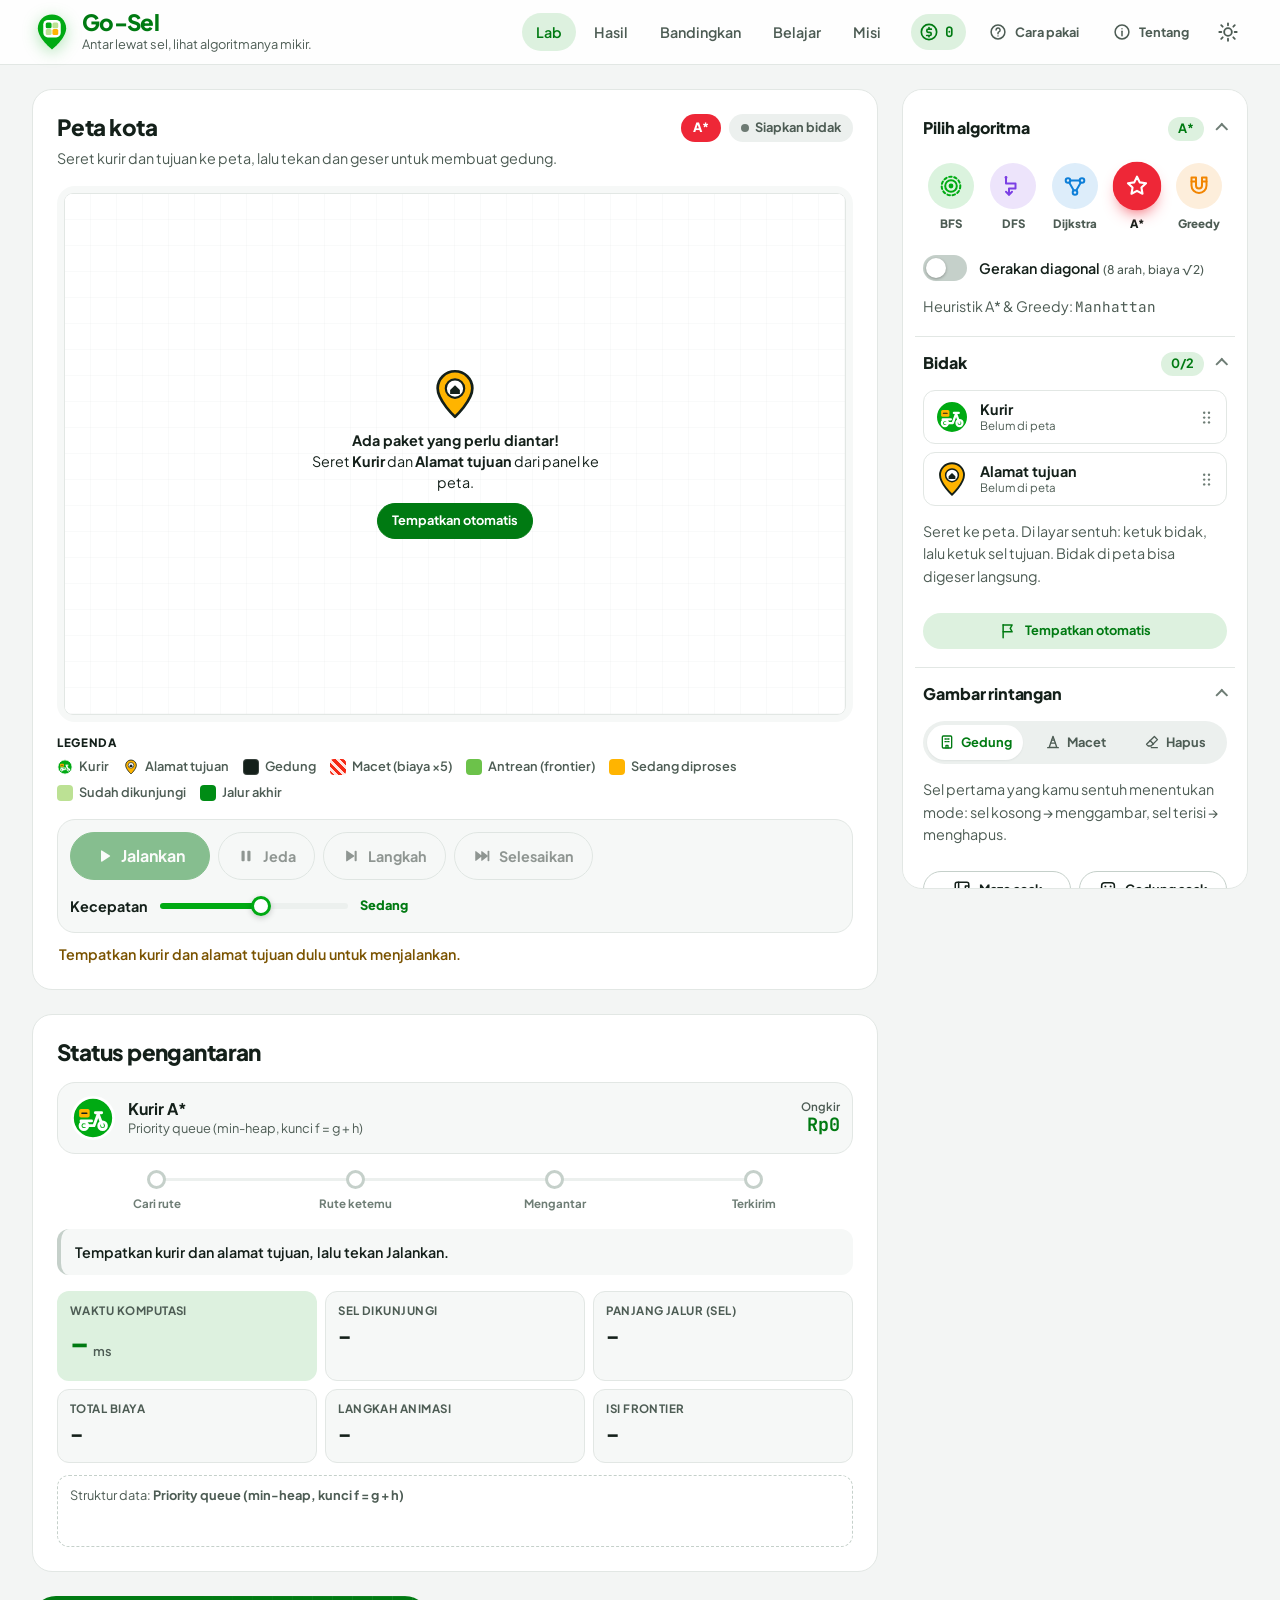
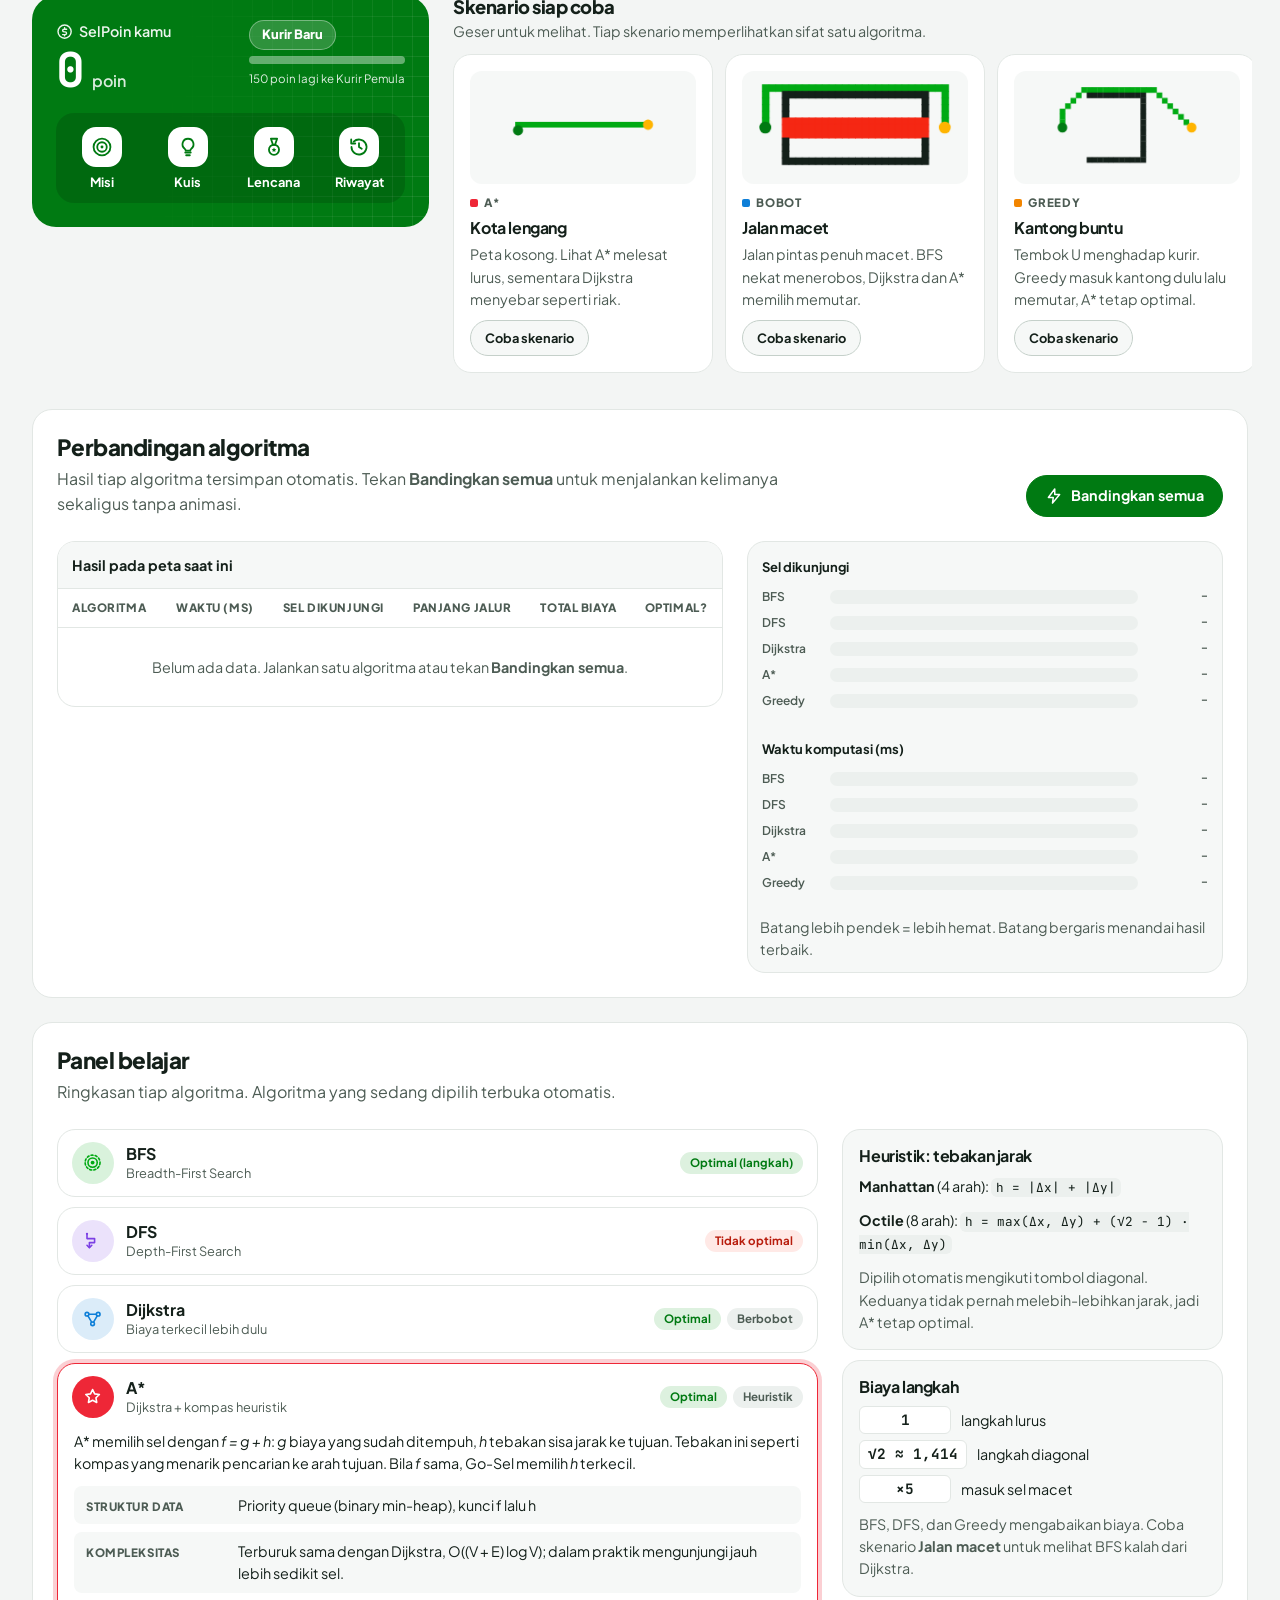
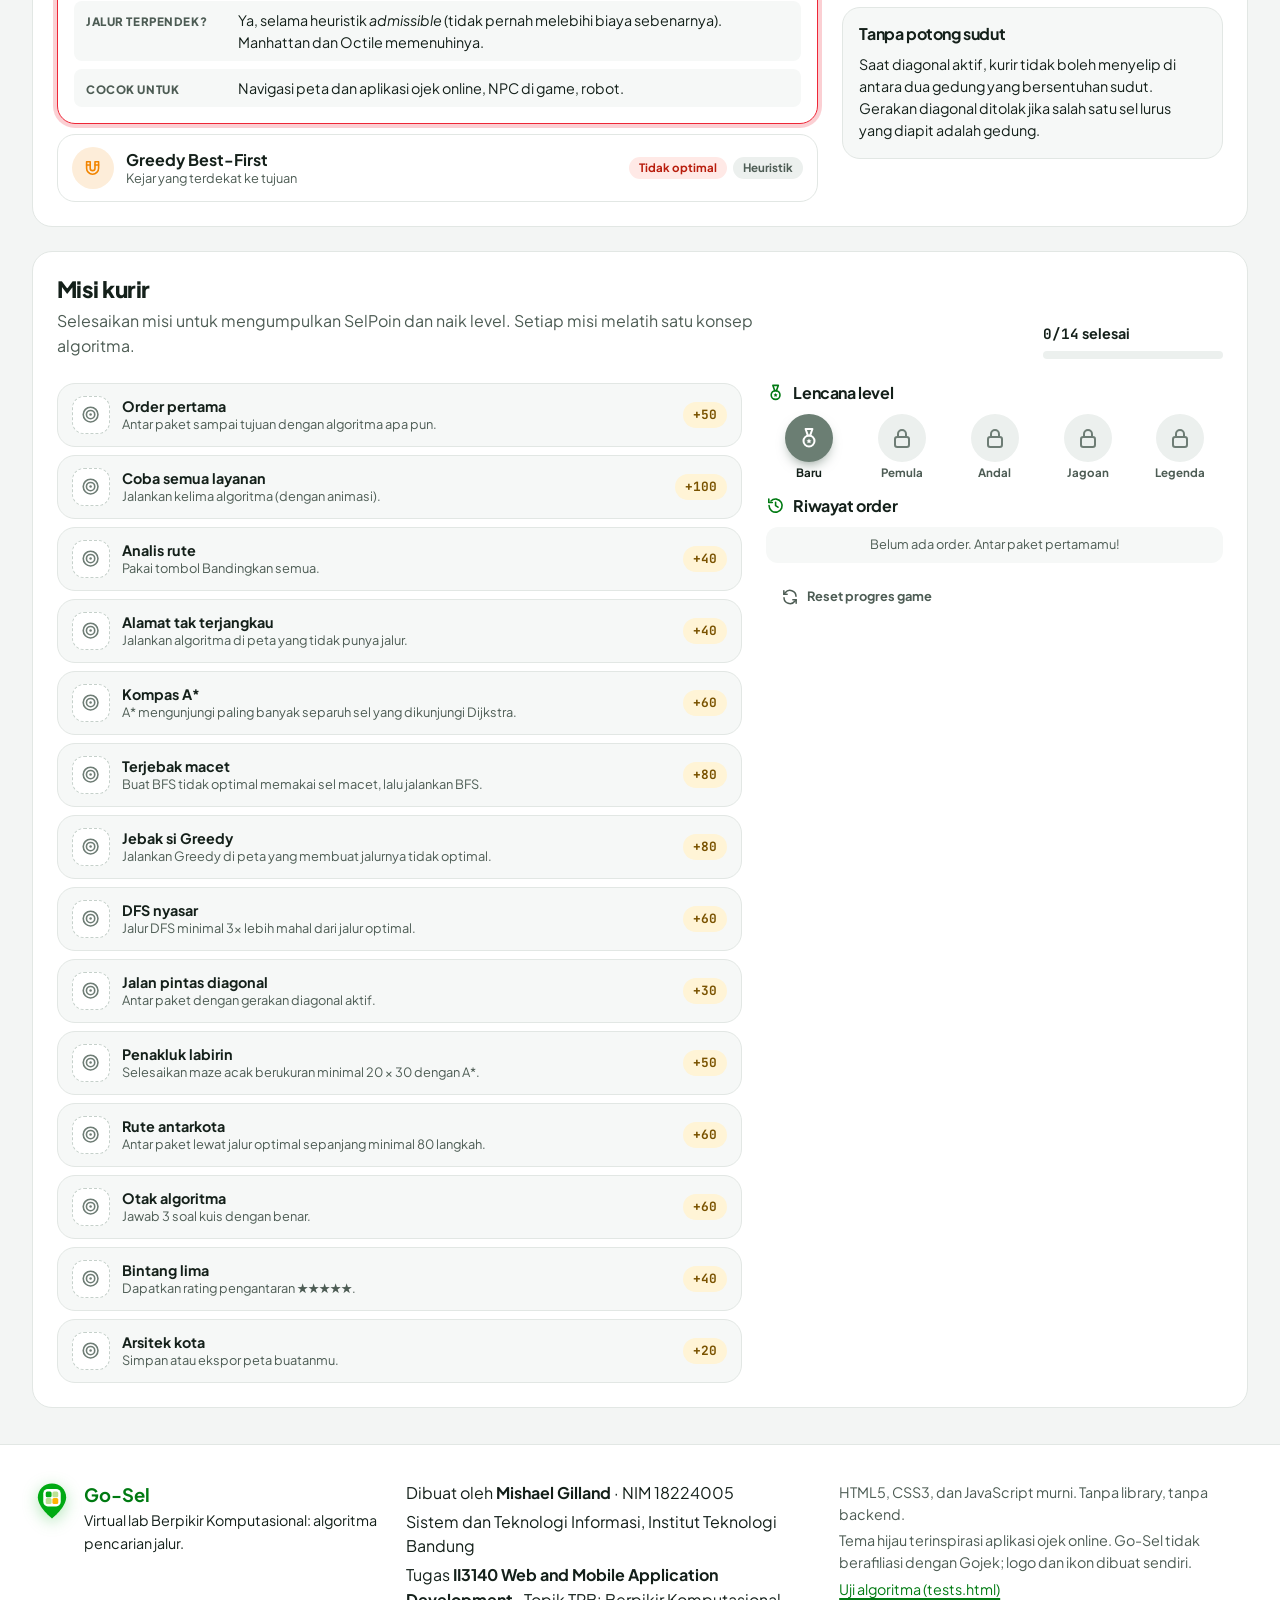
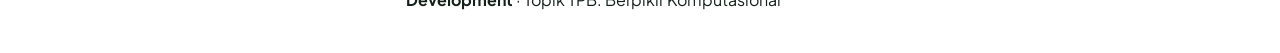
==== commit e066ede2: "redesign tampilan biar lebih clean Co-Authored-By: Claude Opus 5.5 <noreply@anthropic.com>" ====
--- a/index.html
+++ b/index.html
@@ -137,6 +137,10 @@
         <a href="#misi">Misi</a>
       </nav>
       <div class="appbar__actions">
+        <a class="points-pill" href="#dompet" title="SelPoin dan level kurir">
+          <svg class="ico" aria-hidden="true"><use href="#i-coin"/></svg>
+          <output id="points-mini" class="mono">0</output><span class="sr-only">SelPoin</span>
+        </a>
         <button class="btn btn--ghost btn--sm" id="btn-help" type="button">
           <svg class="ico" aria-hidden="true"><use href="#i-help"/></svg><span class="hide-sm">Cara pakai</span>
         </button>
@@ -152,37 +156,6 @@
   </header>
 
   <main id="top" class="page">
-    <!-- ============ Beranda: dompet poin + skenario ============ -->
-    <section class="home" aria-label="Beranda">
-      <article class="wallet" aria-labelledby="wallet-title">
-        <div class="wallet__top">
-          <div class="wallet__balance">
-            <p class="wallet__label" id="wallet-title"><svg class="ico" aria-hidden="true"><use href="#i-coin"/></svg> SelPoin kamu</p>
-            <p class="wallet__points"><output id="points" aria-live="polite">0</output><span>poin</span></p>
-          </div>
-          <div class="wallet__level">
-            <span class="wallet__badge" id="level-name">Kurir Baru</span>
-            <progress id="level-progress" max="100" value="0" aria-label="Kemajuan ke level berikutnya">0%</progress>
-            <small id="level-next">200 poin lagi ke Kurir Pemula</small>
-          </div>
-        </div>
-        <nav class="wallet__actions" aria-label="Aksi cepat">
-          <a class="wallet__action" href="#misi"><span class="wallet__icon"><svg class="ico" aria-hidden="true"><use href="#i-target"/></svg></span>Misi</a>
-          <button class="wallet__action" type="button" id="btn-quiz"><span class="wallet__icon"><svg class="ico" aria-hidden="true"><use href="#i-bulb"/></svg></span>Kuis</button>
-          <a class="wallet__action" href="#lencana"><span class="wallet__icon"><svg class="ico" aria-hidden="true"><use href="#i-medal"/></svg></span>Lencana</a>
-          <a class="wallet__action" href="#riwayat"><span class="wallet__icon"><svg class="ico" aria-hidden="true"><use href="#i-history"/></svg></span>Riwayat</a>
-        </nav>
-      </article>
-
-      <div class="promo">
-        <div class="promo__head">
-          <h2 class="promo__title">Skenario siap coba</h2>
-          <p class="promo__sub">Geser untuk melihat. Tiap skenario memperlihatkan sifat satu algoritma.</p>
-        </div>
-        <ul class="promo__track" id="scenario-list" aria-label="Daftar skenario peta"></ul>
-      </div>
-    </section>
-
     <div class="lab-layout">
       <!-- ============ Lab: canvas peta ============ -->
       <section id="lab" class="card lab" aria-labelledby="lab-title">
@@ -417,7 +390,6 @@
       <section id="hasil" class="card results" aria-labelledby="hasil-title">
         <div class="results__head">
           <h2 id="hasil-title" class="section-title"><svg class="ico" aria-hidden="true"><use href="#i-receipt"/></svg>Status pengantaran</h2>
-          <span class="chip" id="result-chip" data-tone="idle">Belum jalan</span>
         </div>
 
         <div class="driver">
@@ -464,6 +436,37 @@
         <p class="insight" id="insight" aria-live="polite" hidden></p>
       </section>
     </div>
+
+    <!-- ============ Dompet poin + skenario ============ -->
+    <section class="home" id="dompet" aria-label="Dompet poin dan skenario">
+      <article class="wallet" aria-labelledby="wallet-title">
+        <div class="wallet__top">
+          <div class="wallet__balance">
+            <p class="wallet__label" id="wallet-title"><svg class="ico" aria-hidden="true"><use href="#i-coin"/></svg> SelPoin kamu</p>
+            <p class="wallet__points"><output id="points" aria-live="polite">0</output><span>poin</span></p>
+          </div>
+          <div class="wallet__level">
+            <span class="wallet__badge" id="level-name">Kurir Baru</span>
+            <progress id="level-progress" max="100" value="0" aria-label="Kemajuan ke level berikutnya">0%</progress>
+            <small id="level-next">200 poin lagi ke Kurir Pemula</small>
+          </div>
+        </div>
+        <nav class="wallet__actions" aria-label="Aksi cepat">
+          <a class="wallet__action" href="#misi"><span class="wallet__icon"><svg class="ico" aria-hidden="true"><use href="#i-target"/></svg></span>Misi</a>
+          <button class="wallet__action" type="button" id="btn-quiz"><span class="wallet__icon"><svg class="ico" aria-hidden="true"><use href="#i-bulb"/></svg></span>Kuis</button>
+          <a class="wallet__action" href="#lencana"><span class="wallet__icon"><svg class="ico" aria-hidden="true"><use href="#i-medal"/></svg></span>Lencana</a>
+          <a class="wallet__action" href="#riwayat"><span class="wallet__icon"><svg class="ico" aria-hidden="true"><use href="#i-history"/></svg></span>Riwayat</a>
+        </nav>
+      </article>
+
+      <div class="promo">
+        <div class="promo__head">
+          <h2 class="promo__title">Skenario siap coba</h2>
+          <p class="promo__sub">Geser untuk melihat. Tiap skenario memperlihatkan sifat satu algoritma.</p>
+        </div>
+        <ul class="promo__track" id="scenario-list" aria-label="Daftar skenario peta"></ul>
+      </div>
+    </section>
 
     <!-- ============ Perbandingan ============ -->
     <section id="perbandingan" class="card compare" aria-labelledby="cmp-title">
@@ -772,6 +775,7 @@
 
   <template id="tpl-scenario">
     <li class="promo-card">
+      <canvas class="promo-card__thumb" width="240" height="120" aria-hidden="true"></canvas>
       <span class="promo-card__tag"></span>
       <h3 class="promo-card__title"></h3>
       <p class="promo-card__desc"></p>
--- a/css/tokens.css
+++ b/css/tokens.css
@@ -52,16 +52,15 @@
   --max-w: 1440px;
 
   /* Permukaan (terang) */
-  --bg: var(--gs-green-50);
-  --bg-grid: rgba(0, 170, 19, 0.07);
+  --bg: #F3F5F4;
   --surface: #FFFFFF;
-  --surface-2: #F5FAF5;
-  --surface-3: #E7F4E8;
+  --surface-2: #F6F8F7;
+  --surface-3: #ECF0EE;
   --text: var(--gs-ink-900);
-  --text-muted: #4A5D52;
-  --text-soft: #6B7E73;
-  --border: #D6E8D9;
-  --border-strong: #A8CEAE;
+  --text-muted: #4D5C54;
+  --text-soft: #6E7D75;
+  --border: #E2E7E4;
+  --border-strong: #C5D0CA;
   --accent: var(--gs-green-600);
   --accent-strong: var(--gs-green-800);
   --accent-hover: var(--gs-green-900);
@@ -76,10 +75,9 @@
   --warn-text: #7A5300;
   --gold: #E8A100;
 
-  --shadow-sm: 0 1px 2px rgba(20, 32, 26, 0.06), 0 1px 1px rgba(20, 32, 26, 0.04);
-  --shadow: 0 12px 32px -14px rgba(0, 89, 13, 0.28), 0 2px 6px rgba(20, 32, 26, 0.06);
-  --shadow-lg: 0 24px 60px -20px rgba(0, 89, 13, 0.4), 0 4px 12px rgba(20, 32, 26, 0.08);
-  --wallet-grad: linear-gradient(135deg, #00AA13 0%, #008C15 55%, #00590D 100%);
+  --shadow-sm: 0 1px 2px rgba(20, 32, 26, 0.06);
+  --shadow-lg: 0 18px 48px -16px rgba(20, 32, 26, 0.35), 0 2px 8px rgba(20, 32, 26, 0.08);
+  --wallet-bg: #007A12;
 
   /* Warna canvas (dibaca JS lewat getComputedStyle) */
   --cell-empty: #FFFFFF;
@@ -104,7 +102,6 @@
   :root:not([data-theme="light"]) {
     color-scheme: dark;
     --bg: #0E1512;
-    --bg-grid: rgba(108, 194, 74, 0.05);
     --surface: #16201B;
     --surface-2: #1B2721;
     --surface-3: #22312A;
@@ -121,9 +118,8 @@
     --warn-soft: #3A2E10;
     --warn-text: #FFD36B;
     --shadow-sm: 0 1px 2px rgba(0, 0, 0, 0.4);
-    --shadow: 0 14px 34px -16px rgba(0, 0, 0, 0.7), 0 2px 6px rgba(0, 0, 0, 0.3);
     --shadow-lg: 0 24px 60px -20px rgba(0, 0, 0, 0.8);
-    --wallet-grad: linear-gradient(135deg, #00961A 0%, #007A12 50%, #0B3D14 100%);
+    --wallet-bg: #0B5E17;
 
     --cell-empty: #1F2B25;
     --cell-line: rgba(232, 243, 234, 0.06);
@@ -139,7 +135,6 @@
 :root[data-theme="dark"] {
   color-scheme: dark;
   --bg: #0E1512;
-  --bg-grid: rgba(108, 194, 74, 0.05);
   --surface: #16201B;
   --surface-2: #1B2721;
   --surface-3: #22312A;
@@ -156,9 +151,8 @@
   --warn-soft: #3A2E10;
   --warn-text: #FFD36B;
   --shadow-sm: 0 1px 2px rgba(0, 0, 0, 0.4);
-  --shadow: 0 14px 34px -16px rgba(0, 0, 0, 0.7), 0 2px 6px rgba(0, 0, 0, 0.3);
   --shadow-lg: 0 24px 60px -20px rgba(0, 0, 0, 0.8);
-  --wallet-grad: linear-gradient(135deg, #00961A 0%, #007A12 50%, #0B3D14 100%);
+  --wallet-bg: #0B5E17;
 
   --cell-empty: #1F2B25;
   --cell-line: rgba(232, 243, 234, 0.06);
--- a/css/base.css
+++ b/css/base.css
@@ -16,19 +16,13 @@
   line-height: 1.55;
   color: var(--text);
   background-color: var(--bg);
-  /* Latar bermotif grid halus, mengingatkan pada sel peta */
-  background-image:
-    linear-gradient(var(--bg-grid) 1px, transparent 1px),
-    linear-gradient(90deg, var(--bg-grid) 1px, transparent 1px);
-  background-size: 28px 28px;
-  background-attachment: fixed;
   -webkit-font-smoothing: antialiased;
   text-rendering: optimizeLegibility;
   overflow-x: hidden;
   transition: background-color 0.3s ease, color 0.3s ease;
 }
 
-h1, h2, h3, h4 { margin: 0; line-height: 1.2; letter-spacing: -0.015em; font-weight: 800; }
+h1, h2, h3, h4 { margin: 0; line-height: 1.2; letter-spacing: -0.025em; font-weight: 800; }
 h2 { font-size: var(--fs-lg); }
 h3 { font-size: var(--fs-md); font-weight: 700; }
 p { margin: 0 0 var(--sp-3); }
@@ -60,6 +54,9 @@
 }
 
 ::selection { background: var(--gs-green-200); color: var(--gs-ink-900); }
+
+/* Atribut hidden harus menang atas display komponen (kecuali empty state yang memudar). */
+[hidden]:not(.map__empty) { display: none !important; }
 
 .sr-only {
   position: absolute !important;
--- a/css/layout.css
+++ b/css/layout.css
@@ -131,7 +131,7 @@
 
 /* ---------- Tablet ---------- */
 @media (min-width: 640px) {
-  .home { grid-template-columns: minmax(0, 5fr) minmax(0, 7fr); align-items: stretch; }
+  .home { grid-template-columns: minmax(0, 5fr) minmax(0, 7fr); align-items: start; }
   .controls { display: grid; grid-template-columns: repeat(2, minmax(0, 1fr)); gap: var(--sp-3); align-items: start; }
   .site-footer__inner { grid-template-columns: minmax(0, 1fr) minmax(0, 1fr); }
   .site-footer__meta { grid-column: 1 / -1; }
--- a/css/components.css
+++ b/css/components.css
@@ -4,8 +4,7 @@
 .card {
   background: var(--surface);
   border: 1px solid var(--border);
-  border-radius: var(--radius-lg);
-  box-shadow: var(--shadow);
+  border-radius: 20px;
   padding: var(--sp-5);
   min-width: 0;
   transition: background-color 0.3s ease, border-color 0.3s ease;
@@ -16,13 +15,7 @@
   gap: 10px;
   font-size: var(--fs-lg);
 }
-.section-title > .ico {
-  width: 34px; height: 34px;
-  padding: 7px;
-  border-radius: 11px;
-  background: var(--accent-soft);
-  color: var(--accent-text);
-}
+.section-title > .ico { display: none; }
 .section-head {
   display: flex;
   flex-wrap: wrap;
@@ -73,7 +66,6 @@
   --btn-bg: var(--accent-strong);
   --btn-fg: var(--on-accent);
   --btn-border: var(--accent-strong);
-  box-shadow: 0 6px 16px -8px rgba(0, 122, 18, 0.7);
 }
 .btn--primary:hover:not(:disabled) { background: var(--accent-hover); border-color: var(--accent-hover); color: var(--on-accent); }
 .btn--outline { --btn-bg: transparent; }
@@ -142,21 +134,22 @@
   border-radius: var(--radius-lg);
   padding: var(--sp-5);
   color: #fff;
-  background: var(--wallet-grad);
-  box-shadow: var(--shadow-lg);
+  background-color: var(--wallet-bg);
   isolation: isolate;
 }
-/* Ornamen sel/kotak di latar kartu */
-.wallet::before, .wallet::after {
+/* Motif sel peta yang memudar ke kiri */
+.wallet::before {
   content: "";
   position: absolute;
+  inset: 0;
   z-index: -1;
-  border-radius: 22px;
-  background: rgba(255, 255, 255, 0.08);
-  transform: rotate(18deg);
-}
-.wallet::before { width: 180px; height: 180px; right: -50px; top: -70px; }
-.wallet::after { width: 110px; height: 110px; right: 70px; bottom: -60px; background: rgba(255, 180, 0, 0.18); }
+  background-image:
+    linear-gradient(rgba(255, 255, 255, 0.09) 1px, transparent 1px),
+    linear-gradient(90deg, rgba(255, 255, 255, 0.09) 1px, transparent 1px);
+  background-size: 20px 20px;
+  -webkit-mask-image: linear-gradient(100deg, transparent 35%, #000 100%);
+  mask-image: linear-gradient(100deg, transparent 35%, #000 100%);
+}
 .wallet__top { display: flex; flex-wrap: wrap; justify-content: space-between; gap: var(--sp-3); }
 .wallet__label { display: flex; align-items: center; gap: 6px; font-weight: 600; font-size: var(--fs-sm); opacity: 0.92; margin: 0; }
 .wallet__points { display: flex; align-items: baseline; gap: 8px; margin: 2px 0 0; }
@@ -254,25 +247,30 @@
   gap: 6px;
   padding: var(--sp-4);
   border-radius: var(--radius);
-  background:
-    radial-gradient(120% 90% at 100% 0%, color-mix(in srgb, var(--tone) 22%, transparent), transparent 60%),
-    var(--surface);
+  background: var(--surface);
   border: 1px solid var(--border);
-  box-shadow: var(--shadow-sm);
-  transition: transform 0.2s, box-shadow 0.2s;
-}
-.promo-card:hover { transform: translateY(-3px); box-shadow: var(--shadow); }
+  transition: border-color 0.2s, transform 0.2s;
+}
+.promo-card:hover { border-color: var(--border-strong); transform: translateY(-2px); }
+.promo-card__thumb {
+  width: 100%;
+  height: auto;
+  aspect-ratio: 2 / 1;
+  border-radius: var(--radius-sm);
+  margin-bottom: 4px;
+}
 .promo-card__tag {
   align-self: flex-start;
-  padding: 2px 10px;
-  border-radius: var(--radius-pill);
+  display: inline-flex;
+  align-items: center;
+  gap: 6px;
   font-size: var(--fs-2xs);
   font-weight: 800;
   text-transform: uppercase;
   letter-spacing: 0.06em;
-  color: #fff;
-  background: var(--tone);
-}
+  color: var(--text-muted);
+}
+.promo-card__tag::before { content: ""; width: 8px; height: 8px; border-radius: 2px; background: var(--tone); }
 .promo-card__title { font-size: var(--fs-base); }
 .promo-card__desc { font-size: var(--fs-sm); color: var(--text-muted); margin: 0; flex: 1; }
 .promo-card__btn { align-self: flex-start; margin-top: 4px; --btn-bg: var(--surface-2); }
@@ -309,16 +307,15 @@
   width: 100%;
   display: flex;
   justify-content: center;
-  padding: 10px;
+  padding: 8px;
   border-radius: var(--radius);
   background: var(--surface-2);
-  border: 1px dashed var(--border-strong);
 }
 .map__canvas-wrap {
   position: relative;
-  border-radius: 10px;
+  border-radius: 8px;
   overflow: hidden;
-  box-shadow: 0 0 0 1px var(--border), var(--shadow-sm);
+  box-shadow: 0 0 0 1px var(--border);
   line-height: 0;
 }
 #peta {
@@ -429,24 +426,19 @@
 
 /* ---------- Panel kontrol ---------- */
 .controls { padding: var(--sp-3); }
-.group {
-  border-radius: var(--radius);
-  background: var(--surface);
-  border: 1px solid transparent;
-  transition: background-color 0.2s, border-color 0.2s;
-}
-.group + .group { margin-top: 4px; }
-.group[open] { background: var(--surface-2); border-color: var(--border); }
-@media (min-width: 640px) and (max-width: 1023px) { .group + .group { margin-top: 0; } }
+.group { border-bottom: 1px solid var(--border); }
+.group:last-child { border-bottom: 0; }
 .group__summary {
   display: flex;
   align-items: center;
   gap: 10px;
-  padding: 10px 12px;
-  border-radius: var(--radius);
+  padding: 14px 8px;
+  border-radius: var(--radius-sm);
   cursor: pointer;
   list-style: none;
-  font-weight: 700;
+  font-weight: 800;
+  font-size: var(--fs-base);
+  letter-spacing: -0.01em;
   user-select: none;
 }
 .group__summary::-webkit-details-marker { display: none; }
@@ -460,18 +452,11 @@
   transition: transform 0.25s;
 }
 .group[open] > .group__summary::after { transform: rotate(225deg) translateY(-1px); }
-.group__summary:hover { background: var(--surface-3); }
-.group__icon {
-  display: grid; place-items: center;
-  width: 32px; height: 32px;
-  border-radius: 10px;
-  background: var(--accent-soft);
-  color: var(--accent-text);
-}
-.group__icon .ico { width: 18px; height: 18px; }
+.group__summary:hover { background: var(--surface-2); }
+.group__icon { display: none; }
 .group__title { flex: 1; }
 .group__meta { font-size: var(--fs-xs); font-weight: 700; color: var(--accent-text); background: var(--accent-soft); padding: 2px 10px; border-radius: 99px; }
-.group__body { padding: 4px 12px 14px; display: grid; gap: 12px; }
+.group__body { padding: 0 8px 18px; display: grid; gap: 14px; }
 .group[open] .group__body { animation: drop 0.25s ease; }
 @keyframes drop { from { opacity: 0; transform: translateY(-6px); } }
 
@@ -538,7 +523,7 @@
 .switch__text small { color: var(--text-muted); font-weight: 500; }
 
 /* Bidak */
-.pieces { display: grid; grid-template-columns: repeat(auto-fit, minmax(150px, 1fr)); gap: 8px; }
+.pieces { display: grid; grid-template-columns: 1fr; gap: 8px; }
 .piece {
   display: flex;
   align-items: center;
@@ -753,20 +738,24 @@
 
 .insight {
   margin: var(--sp-4) 0 0;
-  padding: 12px 14px 12px 44px;
-  position: relative;
+  padding: 12px 14px;
   border-radius: var(--radius-sm);
-  background: var(--warn-soft);
+  border-left: 4px solid var(--gs-amber-500);
+  background: var(--surface-2);
   color: var(--text);
   font-size: var(--fs-sm);
   font-weight: 600;
   animation: slide-in 0.4s ease;
 }
 .insight::before {
-  content: "💡";
-  position: absolute;
-  left: 14px; top: 11px;
-  font-size: 1.1em;
+  content: "Insight dari data";
+  display: block;
+  margin-bottom: 4px;
+  font-size: var(--fs-2xs);
+  font-weight: 800;
+  text-transform: uppercase;
+  letter-spacing: 0.06em;
+  color: var(--warn-text);
 }
 
 /* ---------- Perbandingan ---------- */
@@ -1043,3 +1032,21 @@
 @keyframes fall {
   to { transform: translate(var(--dx, 0), 105vh) rotate(var(--rot, 540deg)); opacity: 0.6; }
 }
+
+/* ---------- Pill poin di app bar ---------- */
+.points-pill {
+  display: inline-flex;
+  align-items: center;
+  gap: 6px;
+  height: 36px;
+  padding: 0 12px 0 8px;
+  margin-right: 4px;
+  border-radius: var(--radius-pill);
+  background: var(--accent-soft);
+  color: var(--accent-text);
+  font-weight: 700;
+  font-size: var(--fs-sm);
+  text-decoration: none;
+}
+.points-pill .ico { width: 20px; height: 20px; }
+.points-pill:hover { background: var(--surface-3); }
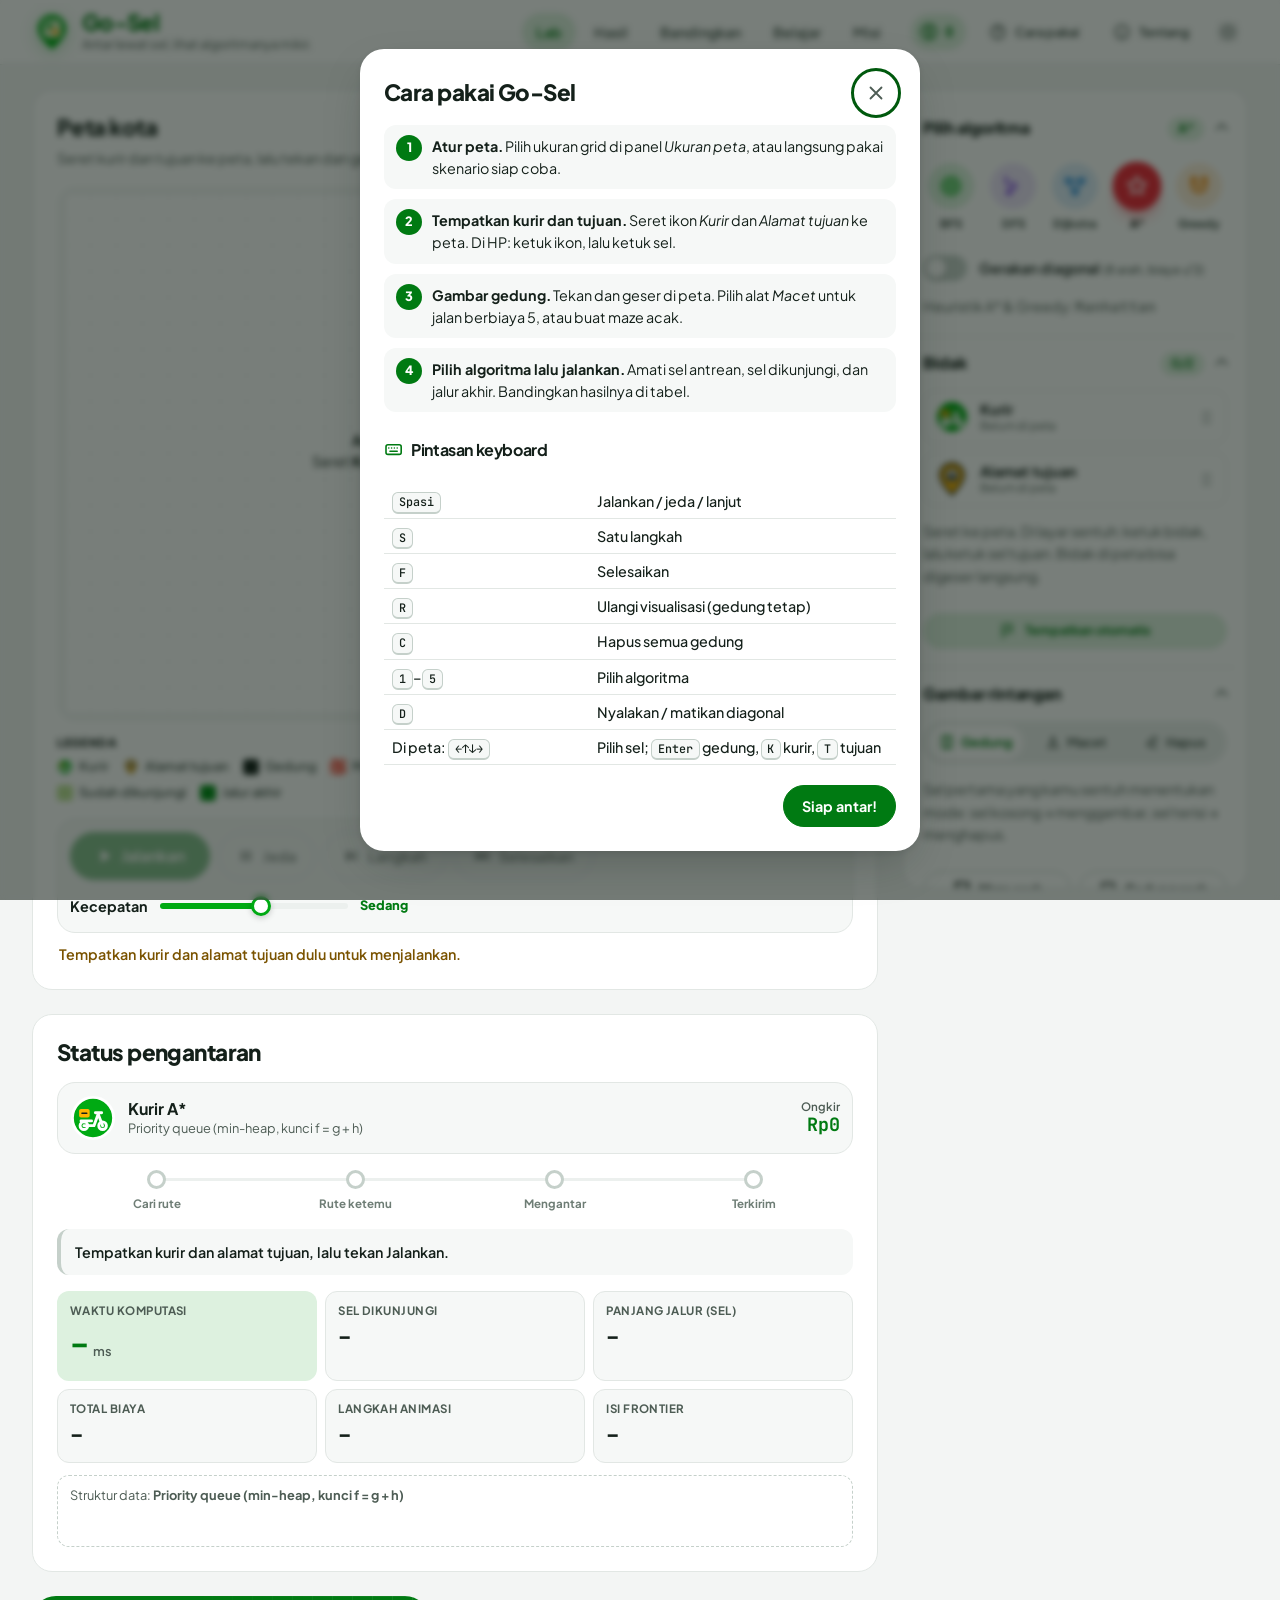
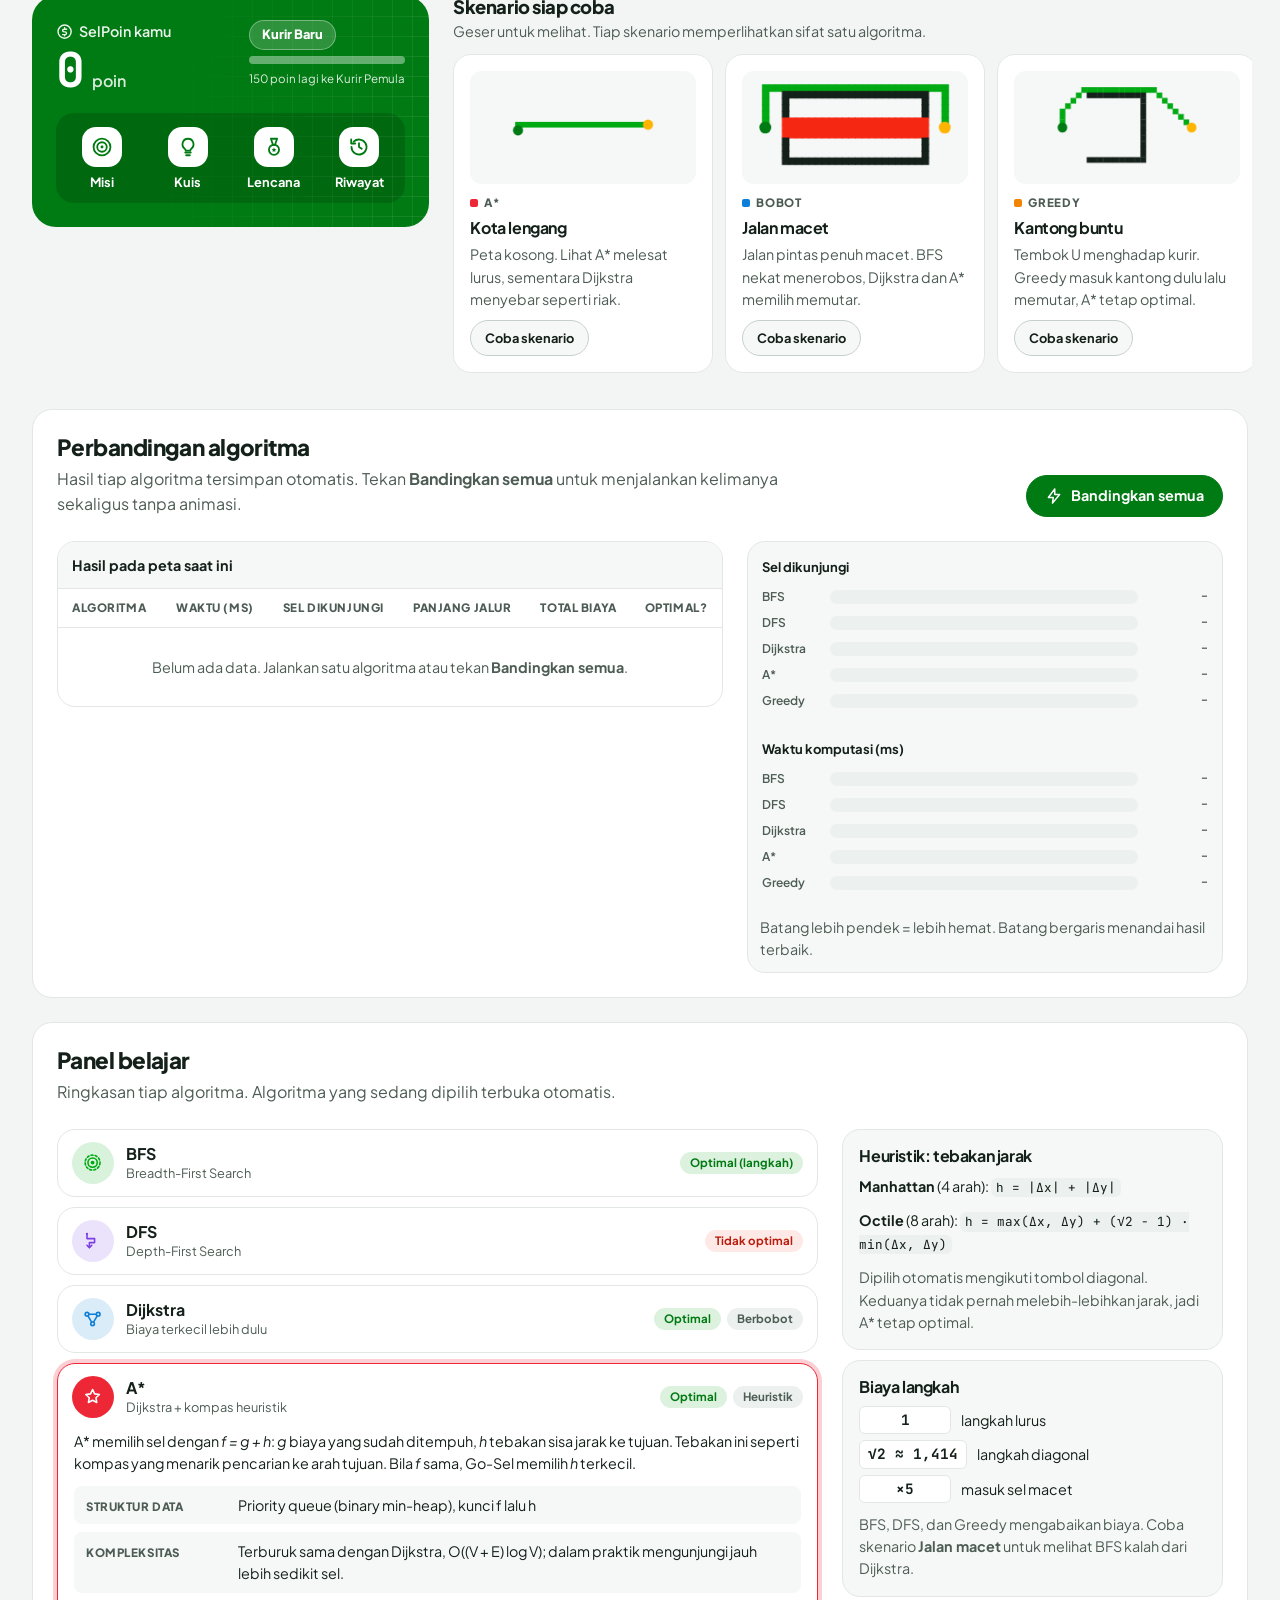
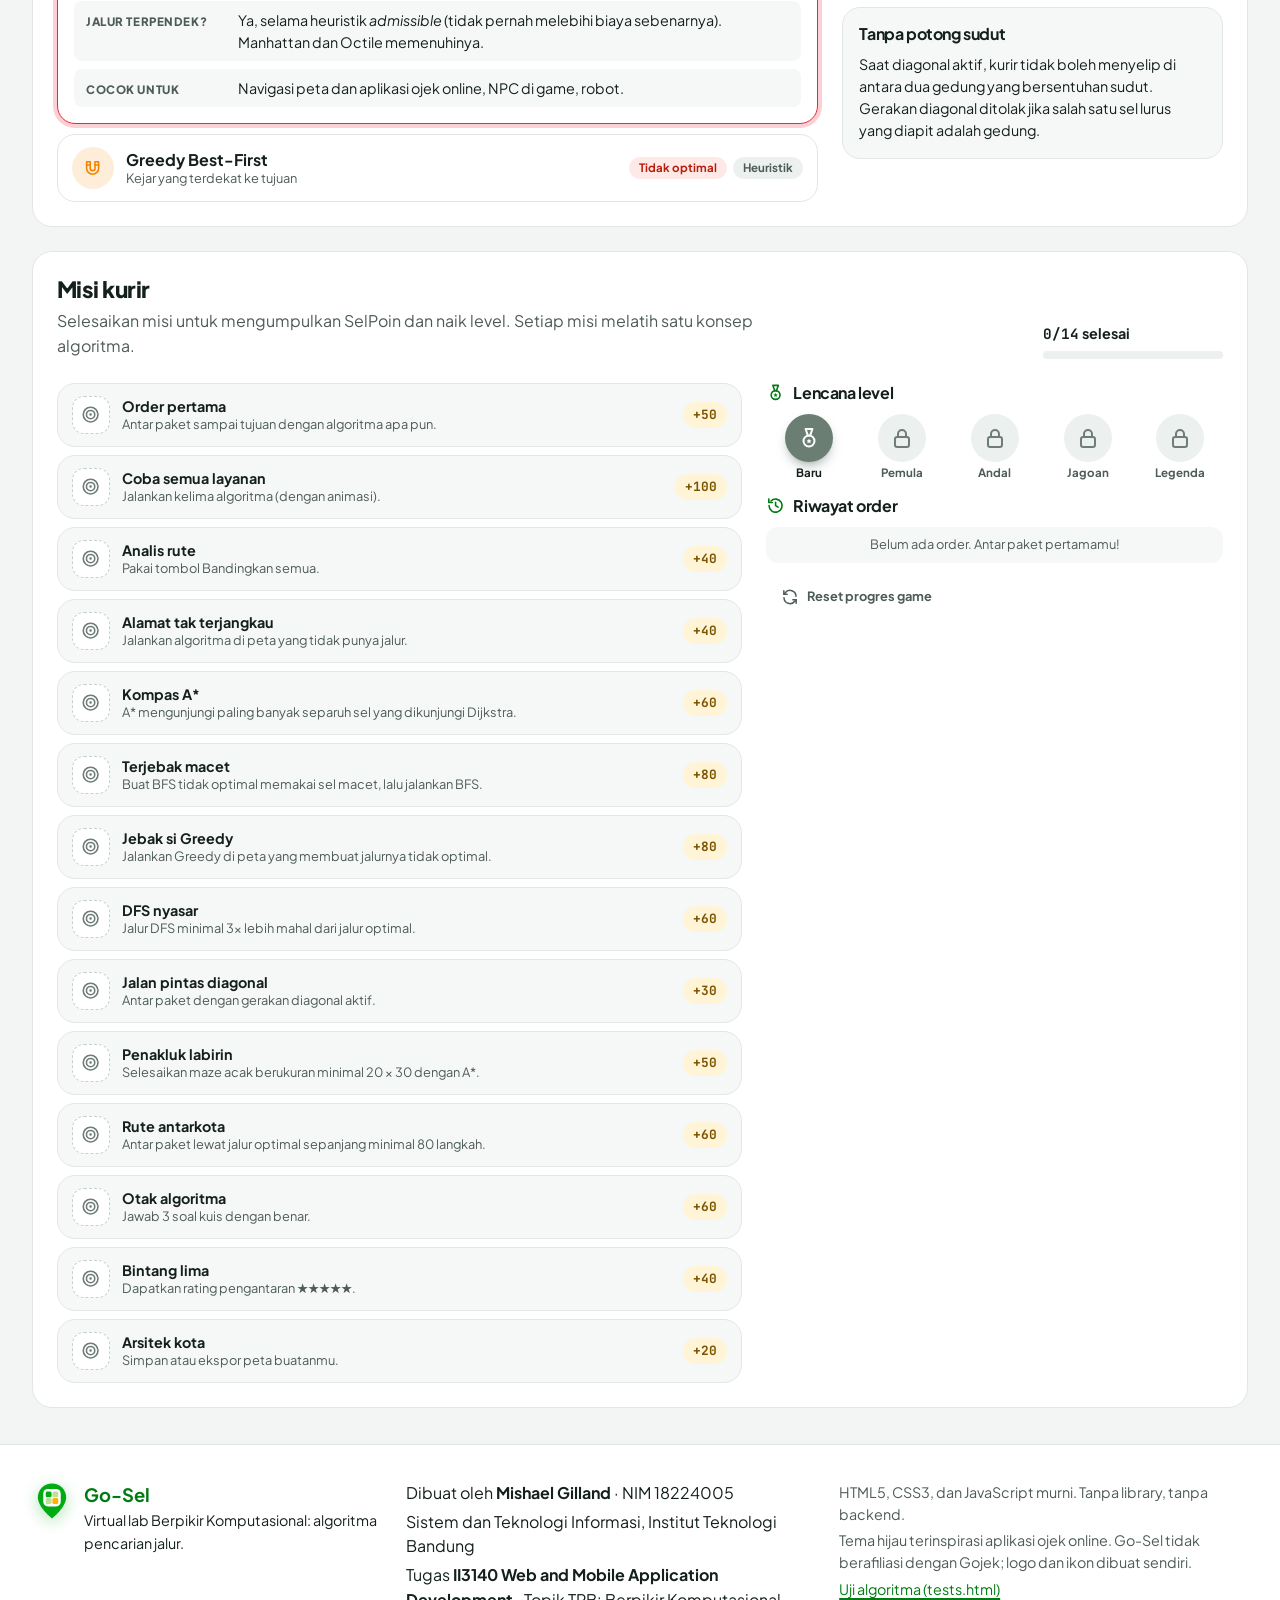
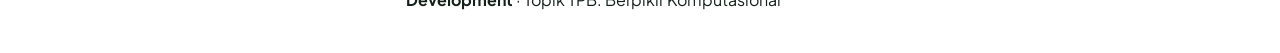
==== commit 230a5710: "modul animasi (reveal, count up, ripple, transisi tema) Co-Authored-By: Claude Opus 5.5 <noreply@ant" ====
--- a/index.html
+++ b/index.html
@@ -40,6 +40,7 @@
   <script defer src="js/stats.js"></script>
   <script defer src="js/game.js"></script>
   <script defer src="js/input.js"></script>
+  <script defer src="js/motion.js"></script>
   <script defer src="js/ui.js"></script>
   <script defer src="js/main.js"></script>
 </head>
--- a/css/layout.css
+++ b/css/layout.css
@@ -28,7 +28,7 @@
 }
 .brand__logo { width: 40px; height: 40px; flex: none; filter: drop-shadow(0 4px 8px rgba(0, 170, 19, 0.3)); }
 .brand__text { display: flex; flex-direction: column; min-width: 0; }
-.brand__name { font-weight: 800; font-size: var(--fs-lg); letter-spacing: -0.03em; color: var(--accent-text); line-height: 1.1; }
+.brand__name { white-space: nowrap; font-weight: 800; font-size: var(--fs-lg); letter-spacing: -0.03em; color: var(--accent-text); line-height: 1.1; }
 .brand__tag { font-size: var(--fs-xs); color: var(--text-muted); white-space: nowrap; overflow: hidden; text-overflow: ellipsis; }
 
 .topnav { display: none; gap: 4px; margin-left: auto; }
--- a/css/components.css
+++ b/css/components.css
@@ -1050,3 +1050,49 @@
 }
 .points-pill .ico { width: 20px; height: 20px; }
 .points-pill:hover { background: var(--surface-3); }
+
+/* ---------- Animasi ---------- */
+/* Masuk halaman: kartu utama naik bertahap */
+.lab, .controls, .results { animation: rise-in 0.6s cubic-bezier(.2, .8, .2, 1) both; }
+.controls { animation-delay: 0.08s; }
+.results { animation-delay: 0.16s; }
+@keyframes rise-in { from { opacity: 0; transform: translateY(18px); } }
+
+/* Muncul saat di-scroll (kelas dipasang oleh motion.js) */
+.reveal { opacity: 0; transform: translateY(28px); transition: opacity 0.6s ease, transform 0.6s cubic-bezier(.2, .8, .2, 1); }
+.reveal.is-in { opacity: 1; transform: none; }
+
+/* Riak tombol */
+.btn, .wallet__action, .service, .bottomnav a { position: relative; overflow: hidden; }
+.ripple {
+  position: absolute;
+  border-radius: 50%;
+  background: currentColor;
+  opacity: 0.18;
+  transform: scale(0);
+  pointer-events: none;
+  animation: ripple 0.6s ease-out forwards;
+}
+@keyframes ripple { to { transform: scale(1); opacity: 0; } }
+
+/* Ikon layanan memantul saat dipilih */
+.service input:checked + .service__icon { animation: pop 0.45s cubic-bezier(.3, 1.8, .5, 1); }
+@keyframes pop { 0% { transform: scale(0.8); } 100% { transform: scale(1.06); } }
+
+/* Ikon menu bawah melompat saat aktif */
+.bottomnav a[aria-current="true"] .ico { animation: hop 0.4s ease; }
+@keyframes hop { 40% { transform: translateY(-4px); } }
+
+/* Kartu statistik hasil muncul berurutan */
+.results.has-result .stat { animation: rise-in 0.45s cubic-bezier(.2, .8, .2, 1) both; }
+.results.has-result .stat:nth-child(2) { animation-delay: 0.05s; }
+.results.has-result .stat:nth-child(3) { animation-delay: 0.1s; }
+.results.has-result .stat:nth-child(4) { animation-delay: 0.15s; }
+.results.has-result .stat:nth-child(5) { animation-delay: 0.2s; }
+.results.has-result .stat:nth-child(6) { animation-delay: 0.25s; }
+
+/* Garis tracker terisi bertahap */
+.tracker li::before { transition: background-color 0.4s ease; }
+
+/* Transisi tema (View Transitions API): lingkaran membesar dari tombol */
+::view-transition-old(root), ::view-transition-new(root) { animation: none; mix-blend-mode: normal; }
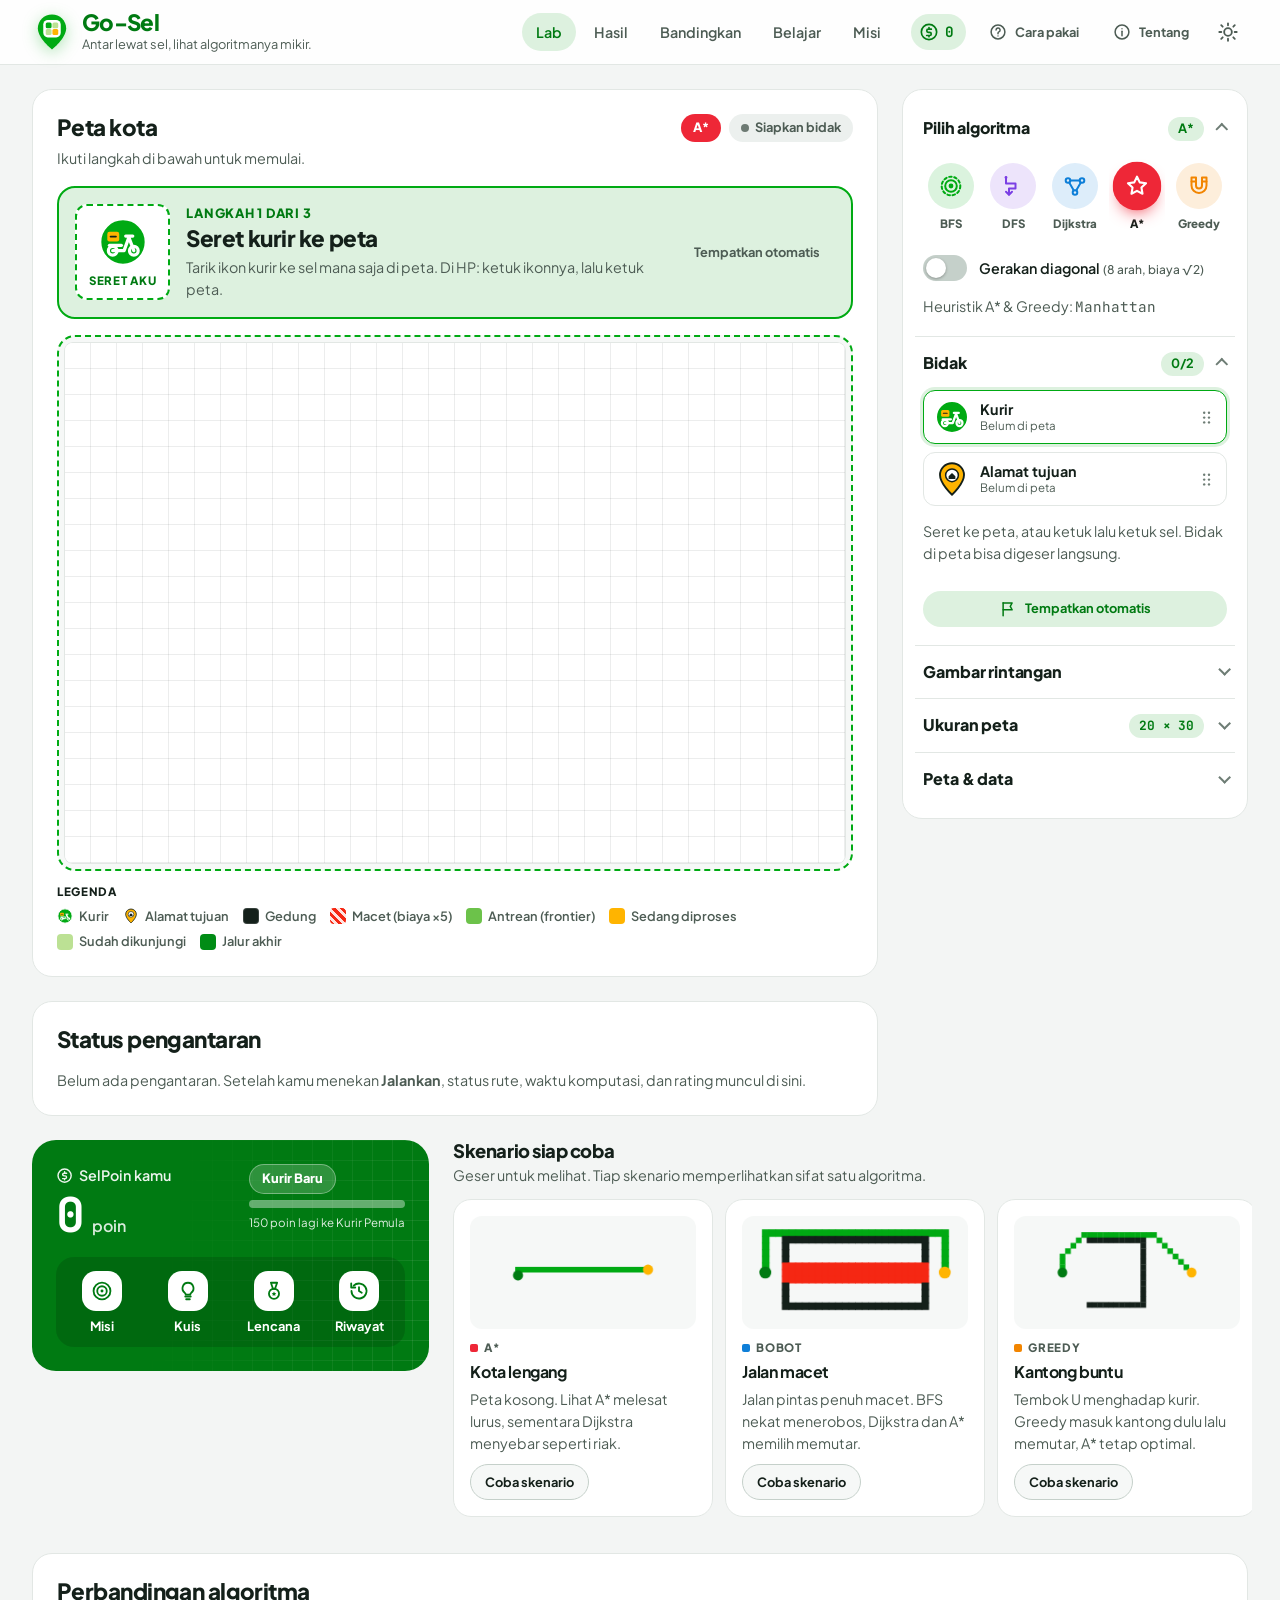
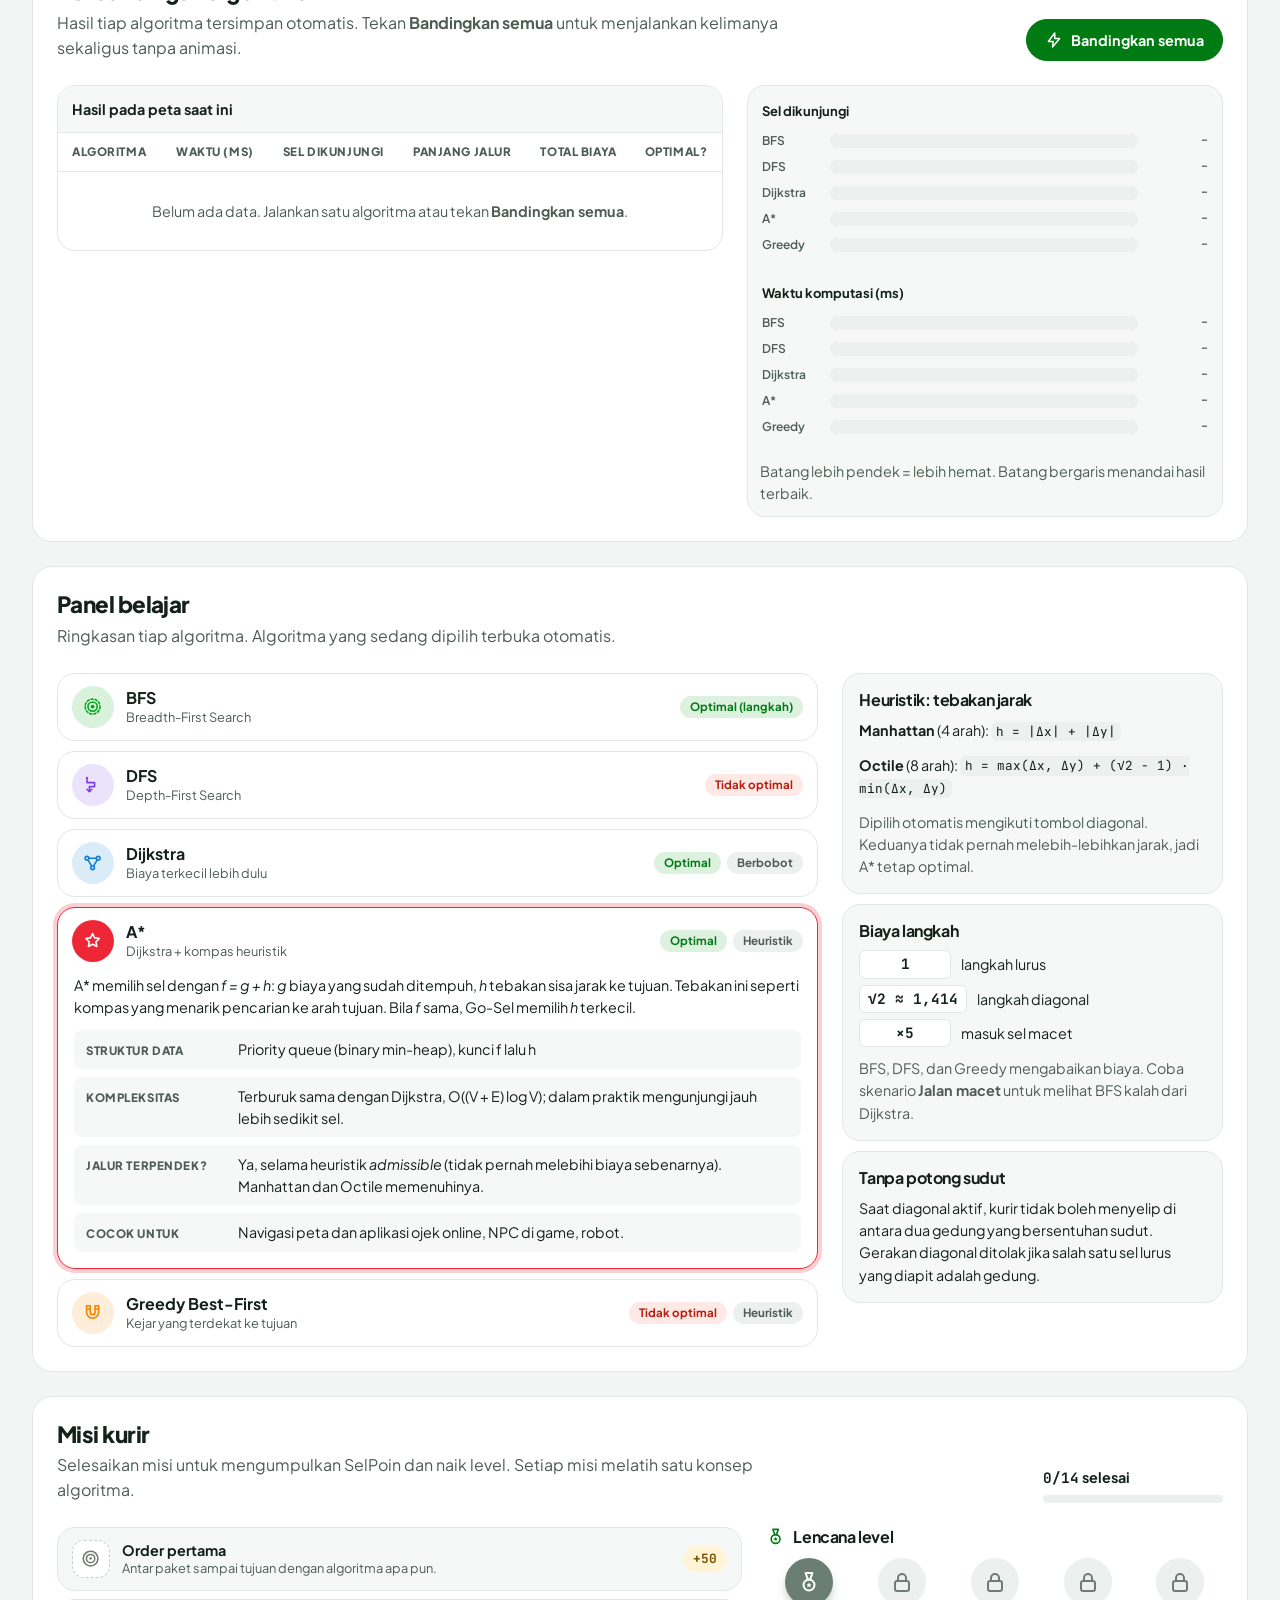
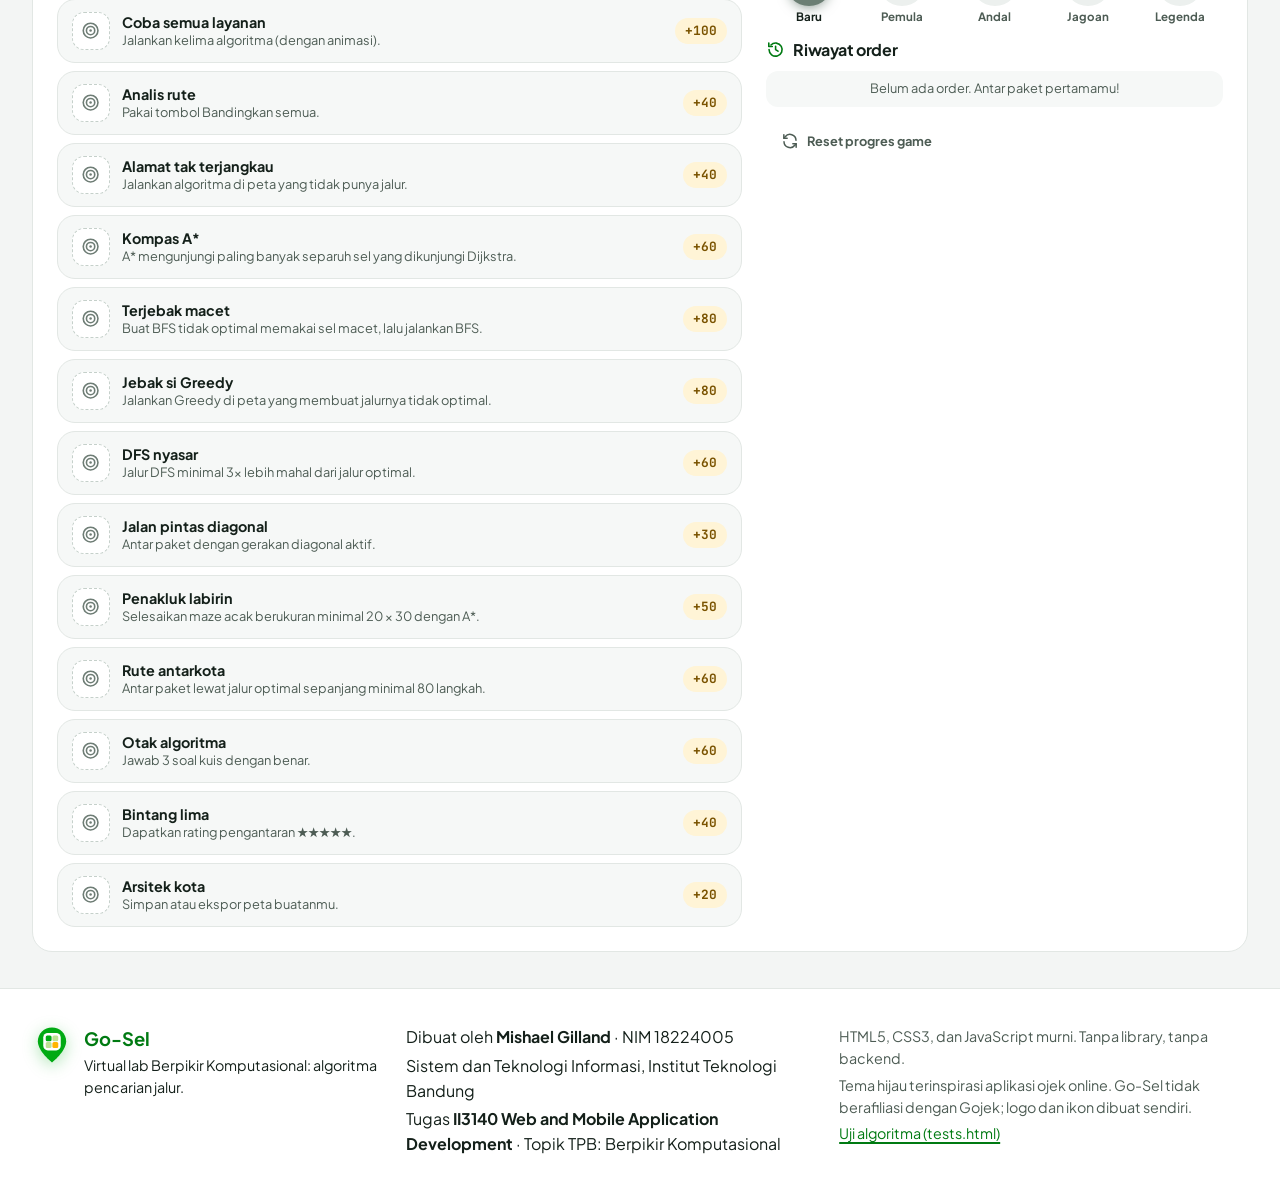
==== commit 6df3550b: "panduan langkah di atas peta Co-Authored-By: Claude Opus 5.5 <noreply@anthropic.com>" ====
--- a/index.html
+++ b/index.html
@@ -3,8 +3,7 @@
 <head>
   <meta charset="utf-8">
   <meta name="viewport" content="width=device-width, initial-scale=1, viewport-fit=cover">
-  <meta name="theme-color" content="#00AA13" media="(prefers-color-scheme: light)">
-  <meta name="theme-color" content="#0E1512" media="(prefers-color-scheme: dark)">
+  <meta name="theme-color" content="#00AA13">
   <meta name="description" content="Go-Sel: virtual lab Berpikir Komputasional untuk mempelajari algoritma pencarian jalur (BFS, DFS, Dijkstra, A*, Greedy) lewat simulasi kurir di peta grid.">
   <meta name="author" content="Mishael Gilland (18224005)">
   <title>Go-Sel · Virtual Lab Pathfinding</title>
@@ -163,12 +162,25 @@
         <div class="lab__head">
           <div>
             <h2 id="lab-title" class="section-title"><svg class="ico" aria-hidden="true"><use href="#i-map"/></svg>Peta kota</h2>
-            <p class="hint" id="hint">Seret kurir dan tujuan ke peta, lalu tekan dan geser untuk membuat gedung.</p>
+            <p class="hint" id="hint">Atur peta, tempatkan kurir dan tujuan, lalu jalankan algoritma.</p>
           </div>
           <div class="lab__chips">
             <span class="algo-pill" id="algo-pill" data-algo="astar">A*</span>
             <span class="chip" id="state-chip" data-state="idle">Siapkan bidak</span>
           </div>
+        </div>
+
+        <div class="coach" id="coach" role="region" aria-labelledby="coach-title" aria-live="polite">
+          <div class="coach__piece piece" draggable="true" data-piece="start" tabindex="0" role="button" aria-pressed="false" aria-describedby="coach-desc">
+            <svg class="piece__icon" aria-hidden="true"><use href="#i-courier"/></svg>
+            <span class="coach__grab">Seret aku</span>
+          </div>
+          <div class="coach__text">
+            <p class="coach__step" id="coach-step">Langkah 1 dari 3</p>
+            <p class="coach__title" id="coach-title">Seret kurir ke peta</p>
+            <p class="coach__desc" id="coach-desc">Tarik ikon kurir ke sel mana saja di peta. Di HP: ketuk ikonnya, lalu ketuk peta.</p>
+          </div>
+          <button class="btn btn--ghost btn--sm coach__skip" type="button" data-action="autoplace">Tempatkan otomatis</button>
         </div>
 
         <figure class="map">
@@ -179,11 +191,6 @@
                 Browser kamu tidak mendukung canvas HTML5.
               </canvas>
               <canvas id="peta-overlay" aria-hidden="true"></canvas>
-              <div class="map__empty" id="empty-state">
-                <svg class="map__empty-icon" aria-hidden="true"><use href="#i-pin"/></svg>
-                <p><strong>Ada paket yang perlu diantar!</strong><br>Seret <b>Kurir</b> dan <b>Alamat tujuan</b> dari panel ke peta.</p>
-                <button class="btn btn--primary btn--sm" type="button" data-action="autoplace">Tempatkan otomatis</button>
-              </div>
             </div>
           </div>
           <figcaption class="legend">
@@ -293,14 +300,14 @@
                 <svg class="ico piece__grip" aria-hidden="true"><use href="#i-grip"/></svg>
               </div>
             </div>
-            <p class="small muted" id="piece-help">Seret ke peta. Di layar sentuh: ketuk bidak, lalu ketuk sel tujuan. Bidak di peta bisa digeser langsung.</p>
+            <p class="small muted" id="piece-help">Seret ke peta, atau ketuk lalu ketuk sel. Bidak di peta bisa digeser langsung.</p>
             <button class="btn btn--soft btn--sm btn--block" type="button" data-action="autoplace">
               <svg class="ico" aria-hidden="true"><use href="#i-flag"/></svg><span>Tempatkan otomatis</span>
             </button>
           </fieldset>
         </details>
 
-        <details class="group" open data-group="tools">
+        <details class="group" data-group="tools">
           <summary class="group__summary">
             <span class="group__icon"><svg class="ico" aria-hidden="true"><use href="#i-building"/></svg></span>
             <span class="group__title">Gambar rintangan</span>
@@ -392,6 +399,8 @@
         <div class="results__head">
           <h2 id="hasil-title" class="section-title"><svg class="ico" aria-hidden="true"><use href="#i-receipt"/></svg>Status pengantaran</h2>
         </div>
+
+        <p class="results__empty" id="results-empty">Belum ada pengantaran. Setelah kamu menekan <b>Jalankan</b>, status rute, waktu komputasi, dan rating muncul di sini.</p>
 
         <div class="driver">
           <span class="driver__avatar" aria-hidden="true"><svg><use href="#i-courier"/></svg></span>
--- a/css/tokens.css
+++ b/css/tokens.css
@@ -1,5 +1,5 @@
 /* Go-Sel — design tokens. Tema terang default, tema gelap lewat
- * prefers-color-scheme atau tombol manual (data-theme pada <html>). */
+ * tombol manual (data-theme="dark" pada <html>). */
 :root {
   color-scheme: light;
 
@@ -96,70 +96,36 @@
   --hover-bad: rgba(245, 39, 19, 0.3);
 }
 
-/* Token gelap ditulis dua kali: mengikuti sistem (kecuali dipaksa terang)
- * dan saat dipaksa gelap lewat tombol. */
-@media (prefers-color-scheme: dark) {
-  :root:not([data-theme="light"]) {
-    color-scheme: dark;
-    --bg: #0E1512;
-    --surface: #16201B;
-    --surface-2: #1B2721;
-    --surface-3: #22312A;
-    --text: #E8F3EA;
-    --text-muted: #A7BBAE;
-    --text-soft: #87A091;
-    --border: #2A3B32;
-    --border-strong: #3E5649;
-    --accent-text: var(--gs-green-400);
-    --accent-soft: #1D3A22;
-    --focus: #FFB400;
-    --danger-text: #FF8A7D;
-    --danger-soft: #3A1A16;
-    --warn-soft: #3A2E10;
-    --warn-text: #FFD36B;
-    --shadow-sm: 0 1px 2px rgba(0, 0, 0, 0.4);
-    --shadow-lg: 0 24px 60px -20px rgba(0, 0, 0, 0.8);
-    --wallet-bg: #0B5E17;
-
-    --cell-empty: #1F2B25;
-    --cell-line: rgba(232, 243, 234, 0.06);
-    --cell-visited: #3F6B35;
-    --cell-path: var(--gs-green-600);
-    --cell-wall: #070B09;
-    --cell-jam-bg: #4A211C;
-    --cell-text: #E8F3EA;
-    --road-mark: #EEF8EF;
-  }
-}
-
+/* Tema gelap hanya aktif lewat tombol (default selalu terang). */
 :root[data-theme="dark"] {
   color-scheme: dark;
-  --bg: #0E1512;
-  --surface: #16201B;
-  --surface-2: #1B2721;
-  --surface-3: #22312A;
-  --text: #E8F3EA;
-  --text-muted: #A7BBAE;
-  --text-soft: #87A091;
-  --border: #2A3B32;
-  --border-strong: #3E5649;
+  --bg: #050706;
+  --surface: #0C100E;
+  --surface-2: #111613;
+  --surface-3: #181F1B;
+  --text: #EDF5EF;
+  --text-muted: #A3B3A8;
+  --text-soft: #7D8F84;
+  --border: #1C2420;
+  --border-strong: #2C3832;
   --accent-text: var(--gs-green-400);
-  --accent-soft: #1D3A22;
+  --accent-soft: #10261A;
   --focus: #FFB400;
   --danger-text: #FF8A7D;
-  --danger-soft: #3A1A16;
-  --warn-soft: #3A2E10;
+  --danger-soft: #2A100D;
+  --warn-soft: #261E08;
   --warn-text: #FFD36B;
-  --shadow-sm: 0 1px 2px rgba(0, 0, 0, 0.4);
-  --shadow-lg: 0 24px 60px -20px rgba(0, 0, 0, 0.8);
-  --wallet-bg: #0B5E17;
+  --shadow-sm: 0 1px 2px rgba(0, 0, 0, 0.6);
+  --shadow-lg: 0 24px 60px -20px rgba(0, 0, 0, 0.9);
+  --wallet-bg: #064A10;
 
-  --cell-empty: #1F2B25;
-  --cell-line: rgba(232, 243, 234, 0.06);
-  --cell-visited: #3F6B35;
+  --cell-empty: #0E1310;
+  --cell-line: rgba(237, 245, 239, 0.05);
+  --cell-visited: #2C4F25;
   --cell-path: var(--gs-green-600);
-  --cell-wall: #070B09;
-  --cell-jam-bg: #4A211C;
-  --cell-text: #E8F3EA;
+  --cell-wall: #2F3A34;
+  --cell-window: rgba(255, 196, 64, 0.9);
+  --cell-jam-bg: #2E120E;
+  --cell-text: #EDF5EF;
   --road-mark: #EEF8EF;
 }
--- a/css/base.css
+++ b/css/base.css
@@ -55,8 +55,8 @@
 
 ::selection { background: var(--gs-green-200); color: var(--gs-ink-900); }
 
-/* Atribut hidden harus menang atas display komponen (kecuali empty state yang memudar). */
-[hidden]:not(.map__empty) { display: none !important; }
+/* Atribut hidden harus menang atas display komponen. */
+[hidden] { display: none !important; }
 
 .sr-only {
   position: absolute !important;
--- a/css/layout.css
+++ b/css/layout.css
@@ -178,6 +178,7 @@
 @media print {
   .appbar, .bottomnav, .controls, .playbar, .toasts, .promo, .wallet__actions, .skip-link { display: none !important; }
   body { background: #fff; }
+  .reveal { opacity: 1 !important; transform: none !important; }
   .card { box-shadow: none !important; break-inside: avoid; }
   .lab-layout { grid-template-columns: 1fr; grid-template-areas: "lab" "hasil"; }
 }
--- a/css/components.css
+++ b/css/components.css
@@ -93,10 +93,6 @@
 #btn-theme .ico--moon { display: none; }
 :root[data-theme="dark"] #btn-theme .ico--sun { display: none; }
 :root[data-theme="dark"] #btn-theme .ico--moon { display: block; }
-@media (prefers-color-scheme: dark) {
-  :root:not([data-theme="light"]) #btn-theme .ico--sun { display: none; }
-  :root:not([data-theme="light"]) #btn-theme .ico--moon { display: block; }
-}
 
 /* ---------- Chip ---------- */
 .chip {
@@ -330,29 +326,6 @@
 #peta-overlay { position: absolute; inset: 0; pointer-events: none; }
 .map__stage.is-dragover { border-color: var(--accent); background: var(--accent-soft); }
 
-.map__empty {
-  position: absolute;
-  inset: 0;
-  display: flex;
-  flex-direction: column;
-  align-items: center;
-  justify-content: center;
-  gap: 10px;
-  padding: 16px;
-  text-align: center;
-  line-height: 1.45;
-  font-size: var(--fs-sm);
-  color: var(--text);
-  background: color-mix(in srgb, var(--surface) 72%, transparent);
-  pointer-events: none;
-  transition: opacity 0.3s;
-}
-.map__empty[hidden] { display: flex; opacity: 0; visibility: hidden; }
-.map__empty p { margin: 0; max-width: 32ch; }
-.map__empty .btn { pointer-events: auto; }
-.map__empty-icon { width: 52px; height: 52px; animation: float 2.4s ease-in-out infinite; }
-@keyframes float { 50% { transform: translateY(-8px); } }
-
 /* Legenda */
 .legend { margin-top: var(--sp-3); display: flex; flex-wrap: wrap; align-items: center; gap: 6px 14px; font-size: var(--fs-xs); color: var(--text-muted); }
 .legend__title { font-weight: 800; color: var(--text); text-transform: uppercase; letter-spacing: 0.06em; font-size: var(--fs-2xs); }
@@ -943,7 +916,6 @@
   animation: toast-in 0.35s cubic-bezier(.2, 1.3, .4, 1);
 }
 :root[data-theme="dark"] .toast { background: #E8F3EA; color: var(--gs-ink-900); }
-@media (prefers-color-scheme: dark) { :root:not([data-theme="light"]) .toast { background: #E8F3EA; color: var(--gs-ink-900); } }
 .toast[data-tone="ok"] { background: var(--accent-strong); color: #fff; }
 .toast[data-tone="bad"] { background: var(--gs-red-500); color: #fff; }
 .toast[data-tone="gold"] { background: linear-gradient(90deg, #FFB400, #F28500); color: var(--gs-ink-900); }
@@ -1096,3 +1068,68 @@
 
 /* Transisi tema (View Transitions API): lingkaran membesar dari tombol */
 ::view-transition-old(root), ::view-transition-new(root) { animation: none; mix-blend-mode: normal; }
+
+/* ---------- Panduan langkah (pengguna baru) ---------- */
+.coach {
+  display: flex;
+  align-items: center;
+  gap: var(--sp-4);
+  margin-bottom: var(--sp-4);
+  padding: var(--sp-4);
+  border-radius: var(--radius);
+  background: var(--accent-soft);
+  border: 2px solid var(--accent);
+  animation: rise-in 0.45s cubic-bezier(.2, .8, .2, 1) both;
+}
+.coach__piece {
+  flex: none;
+  flex-direction: column;
+  gap: 4px;
+  padding: 10px 12px 8px;
+  border: 2px dashed var(--accent);
+  background: var(--surface);
+  animation: coach-pulse 1.6s ease-in-out infinite;
+}
+.coach__piece .piece__icon { width: 52px; height: 52px; animation: none; box-shadow: none; }
+.coach__piece:hover { border-style: solid; }
+.coach__grab { font-size: var(--fs-2xs); font-weight: 800; color: var(--accent-text); text-transform: uppercase; letter-spacing: 0.06em; }
+@keyframes coach-pulse {
+  0%, 100% { box-shadow: 0 0 0 0 rgba(0, 170, 19, 0.45); transform: translateY(0); }
+  50% { box-shadow: 0 0 0 10px rgba(0, 170, 19, 0); transform: translateY(-3px); }
+}
+.coach__text { flex: 1; min-width: 0; }
+.coach__step { margin: 0; font-size: var(--fs-xs); font-weight: 800; color: var(--accent-text); text-transform: uppercase; letter-spacing: 0.06em; }
+.coach__title { margin: 2px 0 4px; font-size: var(--fs-lg); font-weight: 800; letter-spacing: -0.02em; line-height: 1.2; }
+.coach__desc { margin: 0; font-size: var(--fs-sm); color: var(--text-muted); }
+.coach__skip { flex: none; }
+@media (max-width: 560px) {
+  .coach { flex-wrap: wrap; gap: var(--sp-3); padding: var(--sp-3); }
+  .coach__piece { padding: 8px; }
+  .coach__piece .piece__icon { width: 40px; height: 40px; }
+  .coach__grab { display: none; }
+  .coach__title { font-size: var(--fs-md); }
+  .coach__skip { width: 100%; }
+}
+
+/* Peta "menunggu" bidak: garis tepi bergerak sebagai target jatuh */
+.lab:has(.coach:not([hidden])) .map__stage { outline: 2px dashed var(--accent); outline-offset: -2px; }
+
+/* Tombol Jalankan disorot di langkah 3 */
+.btn.is-nudge { animation: nudge 1.4s ease-in-out infinite; }
+@keyframes nudge {
+  0%, 100% { box-shadow: 0 0 0 0 rgba(0, 170, 19, 0.55); }
+  50% { box-shadow: 0 0 0 10px rgba(0, 170, 19, 0); }
+}
+.run-hint { color: var(--accent-text); }
+
+/* Bidak di panel yang perlu ditaruh berikutnya */
+.piece.is-next { border-color: var(--accent); box-shadow: 0 0 0 3px var(--accent-soft); }
+
+/* Panel hasil ringkas sebelum ada pengantaran */
+.results__empty { display: none; margin: 0; color: var(--text-muted); font-size: var(--fs-sm); }
+.results.is-empty .results__empty { display: block; }
+.results.is-empty .driver,
+.results.is-empty .tracker,
+.results.is-empty .banner,
+.results.is-empty .stats,
+.results.is-empty .ds { display: none; }
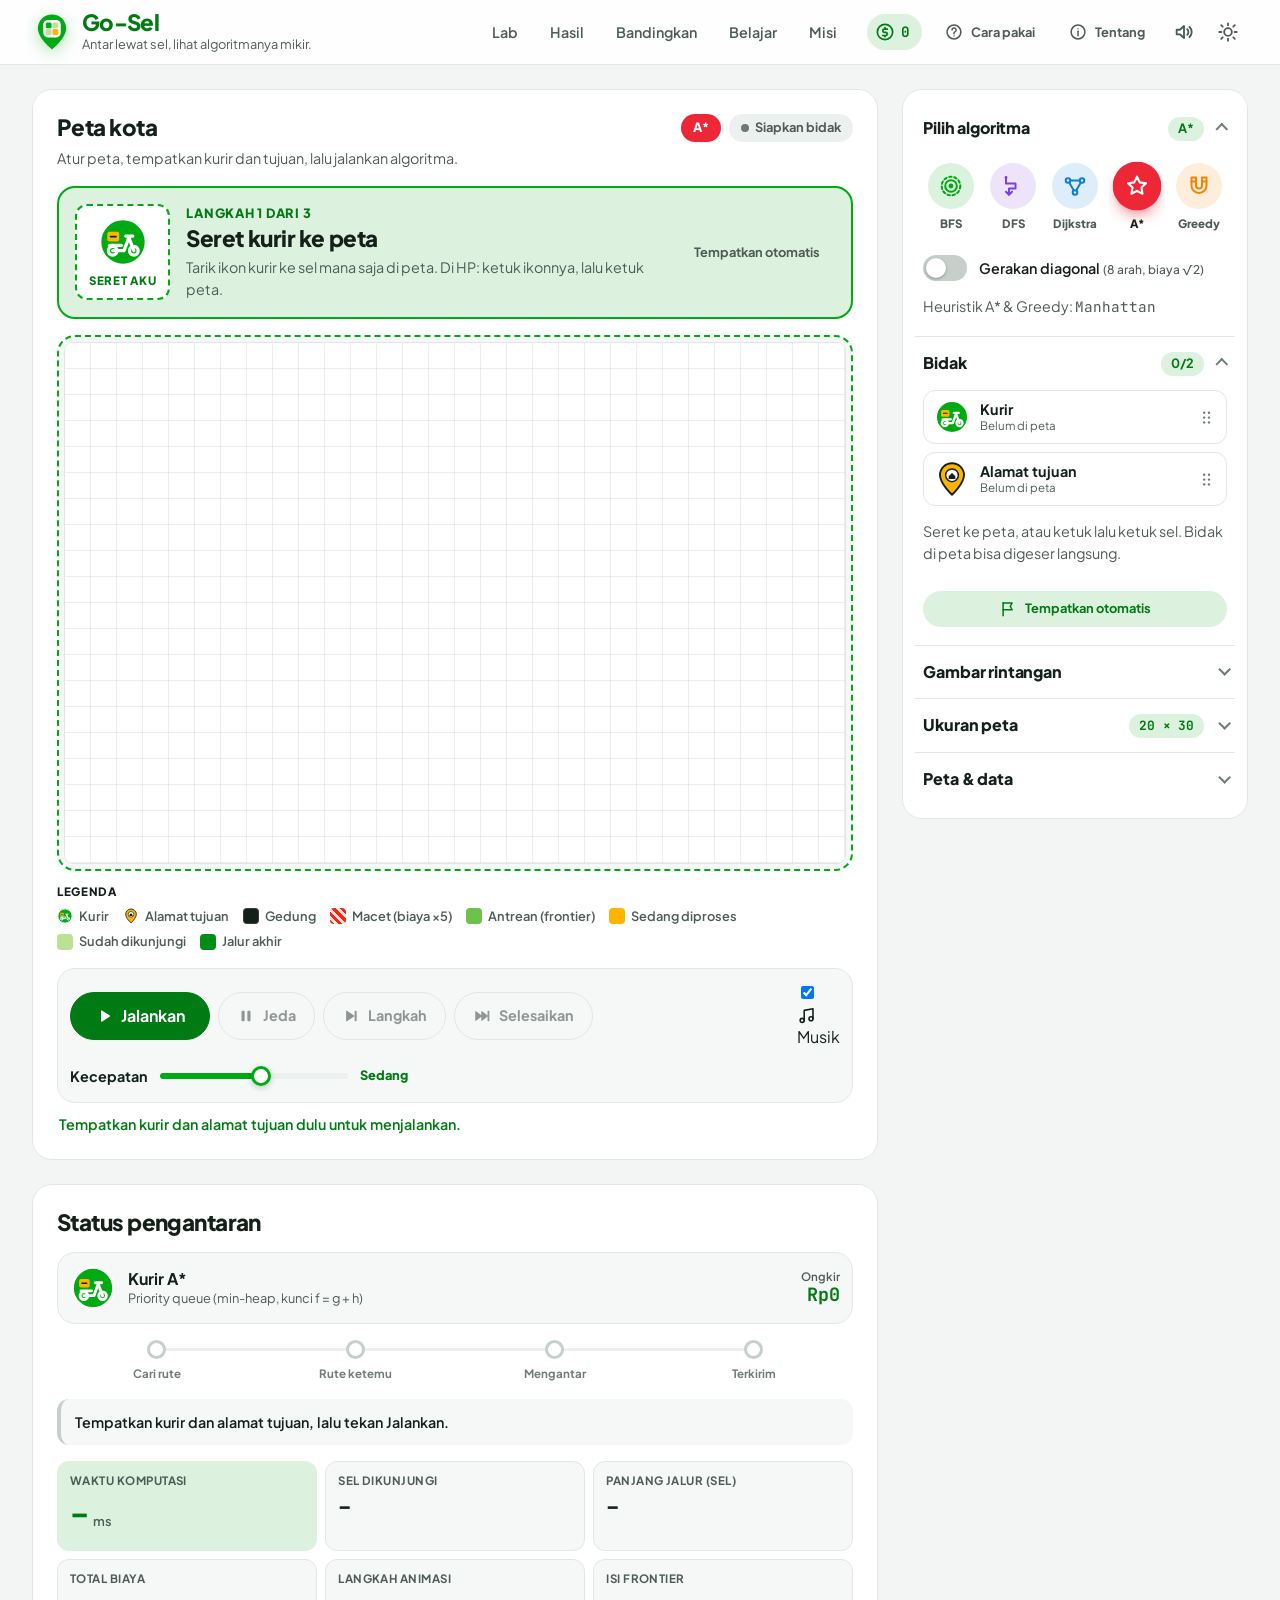
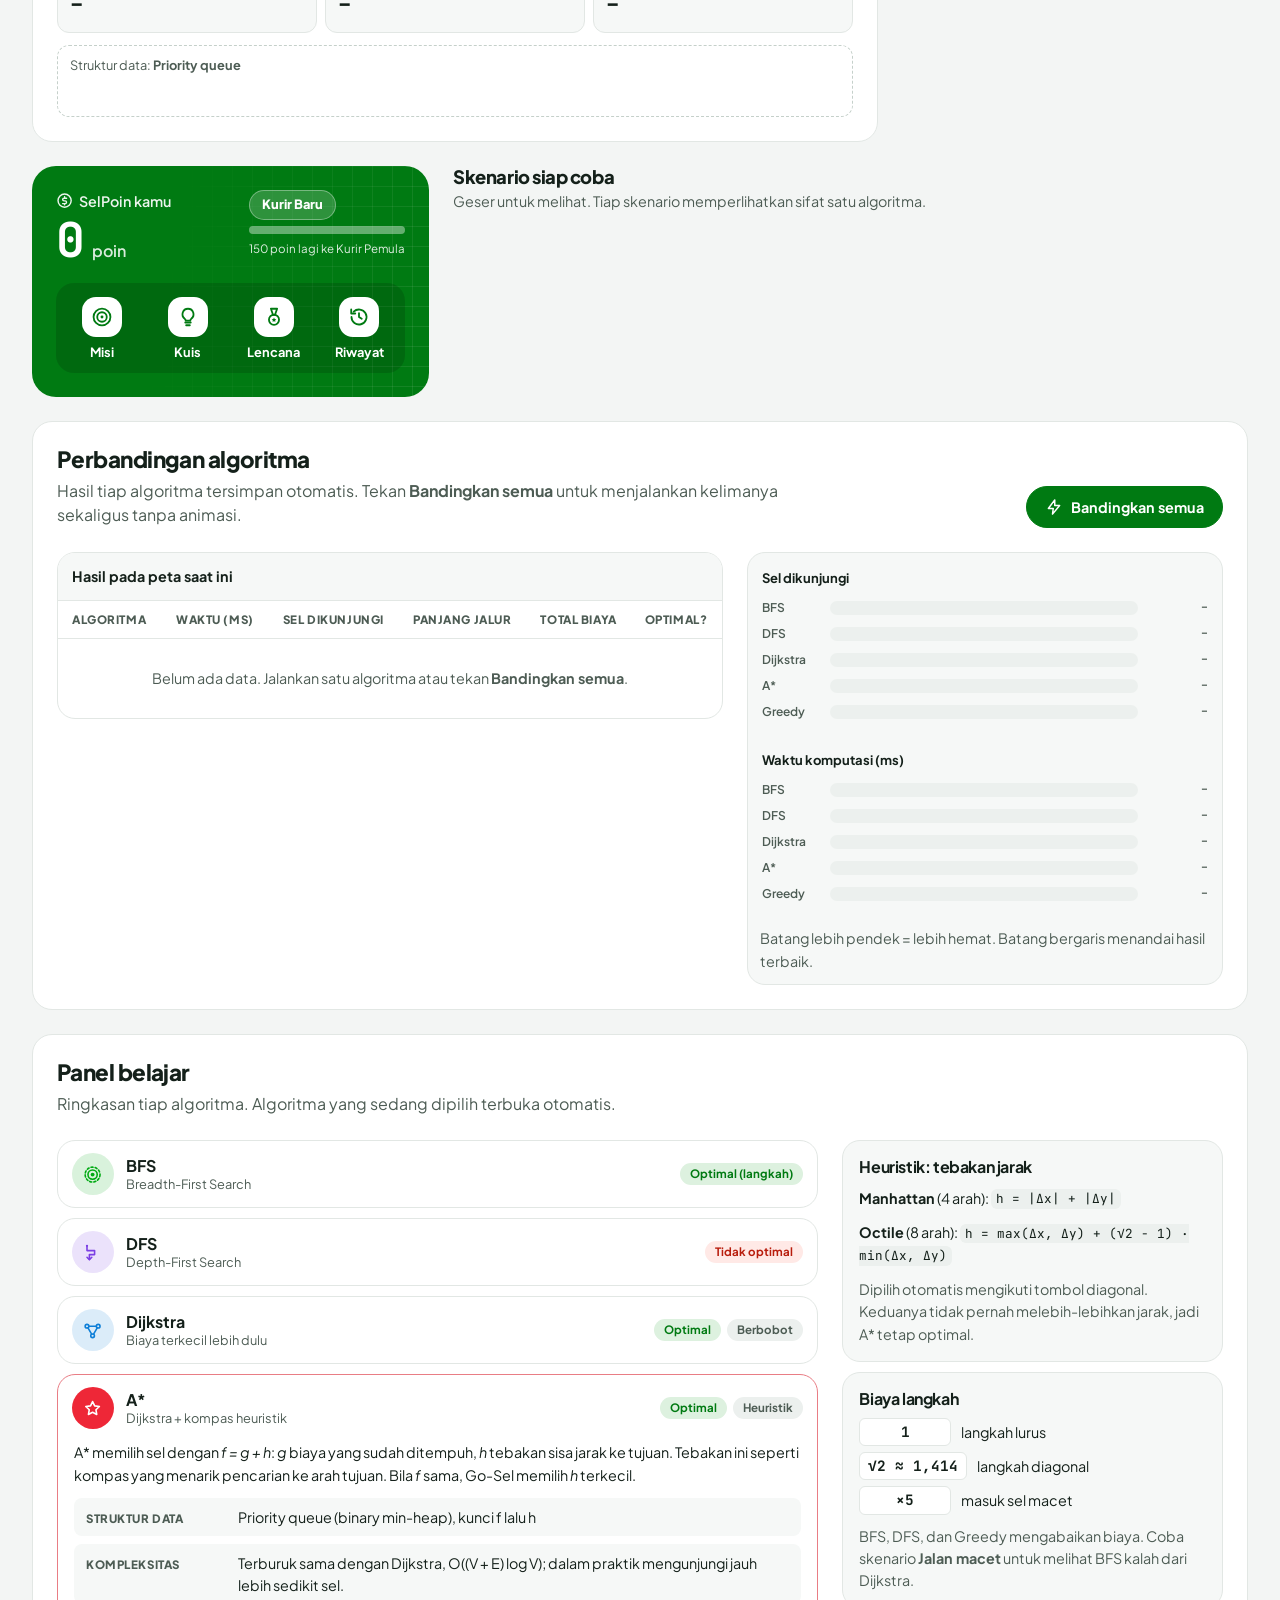
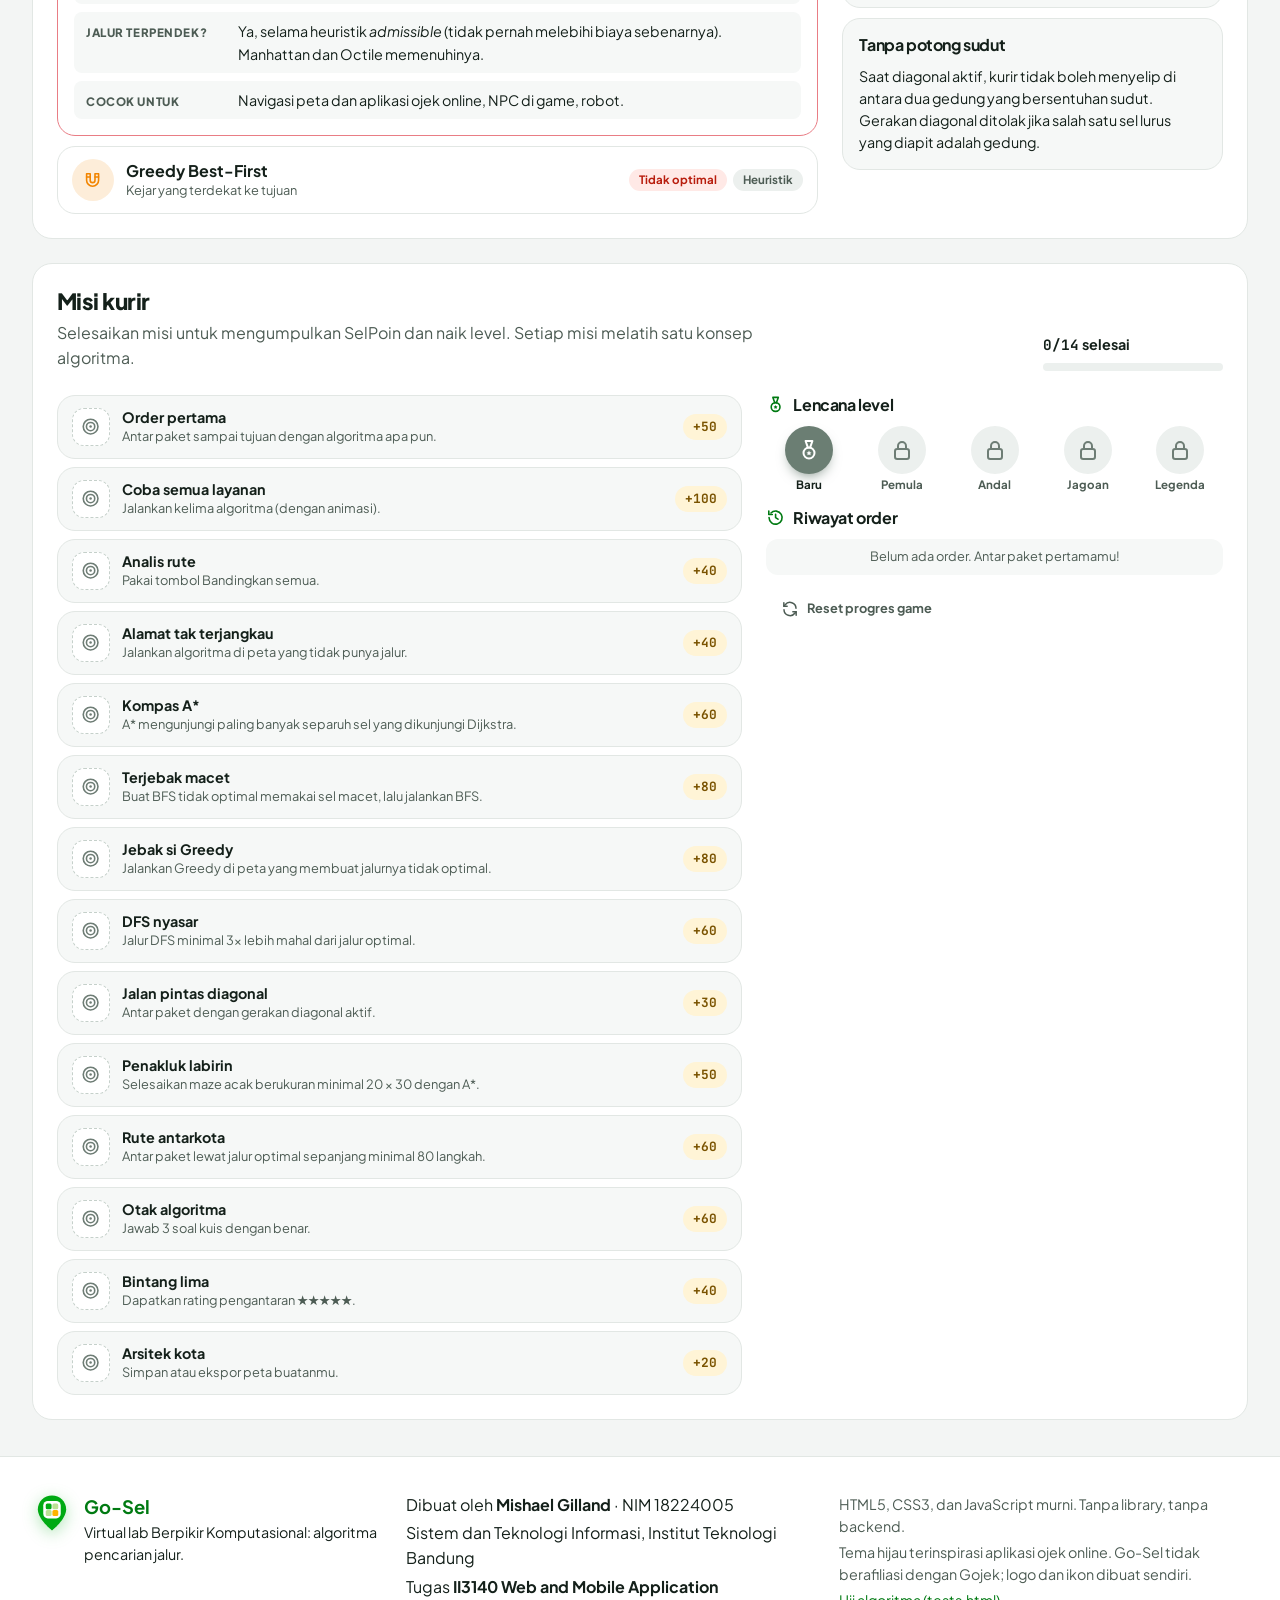
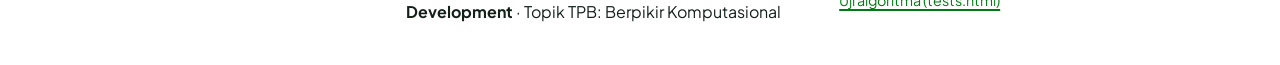
==== commit 60525470: "struk order + tombol suara Co-Authored-By: Claude Opus 5.5 <noreply@anthropic.com>" ====
--- a/index.html
+++ b/index.html
@@ -39,6 +39,7 @@
   <script defer src="js/stats.js"></script>
   <script defer src="js/game.js"></script>
   <script defer src="js/input.js"></script>
+  <script defer src="js/audio.js"></script>
   <script defer src="js/motion.js"></script>
   <script defer src="js/ui.js"></script>
   <script defer src="js/main.js"></script>
@@ -115,6 +116,9 @@
     <symbol id="i-check" viewBox="0 0 24 24"><path d="M5 12.5l4.5 4.5L19 7.5"/></symbol>
     <symbol id="i-lock" viewBox="0 0 24 24"><rect x="5" y="11" width="14" height="10" rx="2.2"/><path d="M8 11V8a4 4 0 0 1 8 0v3"/></symbol>
     <symbol id="i-zap" viewBox="0 0 24 24"><path d="M13 2.5L4.5 14H11l-1 7.5L19.5 10H13z"/></symbol>
+    <symbol id="i-volume" viewBox="0 0 24 24"><path d="M4 9.5h3.5L12 5.5v13l-4.5-4H4z"/><path d="M15.5 9a4 4 0 0 1 0 6M18 6.5a7.5 7.5 0 0 1 0 11"/></symbol>
+    <symbol id="i-mute" viewBox="0 0 24 24"><path d="M4 9.5h3.5L12 5.5v13l-4.5-4H4z"/><path d="M16 9.5l5 5M21 9.5l-5 5"/></symbol>
+    <symbol id="i-music" viewBox="0 0 24 24"><path d="M9 18V5.5l11-2V16"/><circle cx="6.5" cy="18" r="2.5"/><circle cx="17.5" cy="16" r="2.5"/></symbol>
     <symbol id="i-keyboard" viewBox="0 0 24 24"><rect x="2.5" y="6" width="19" height="12" rx="2.5"/><path d="M6 10h.01M9.5 10h.01M13 10h.01M16.5 10h.01M7.5 14h9"/></symbol>
   </svg>
 
@@ -147,6 +151,9 @@
         <button class="btn btn--ghost btn--sm" id="btn-about" type="button">
           <svg class="ico" aria-hidden="true"><use href="#i-info"/></svg><span class="hide-sm">Tentang</span>
         </button>
+        <button class="icon-btn" id="btn-sound" type="button" aria-pressed="true" aria-label="Suara aktif, klik untuk membisukan" title="Suara">
+          <svg class="ico" aria-hidden="true"><use href="#i-volume"/></svg>
+        </button>
         <button class="icon-btn" id="btn-theme" type="button" aria-label="Ganti tema terang/gelap" title="Ganti tema">
           <svg class="ico ico--sun" aria-hidden="true"><use href="#i-sun"/></svg>
           <svg class="ico ico--moon" aria-hidden="true"><use href="#i-moon"/></svg>
@@ -225,6 +232,10 @@
               <svg class="ico" aria-hidden="true"><use href="#i-finish"/></svg><span>Selesaikan</span>
             </button>
           </div>
+          <label class="music-toggle" title="Musik latar saat algoritma berpikir">
+            <input type="checkbox" id="music-toggle" checked>
+            <svg class="ico" aria-hidden="true"><use href="#i-music"/></svg><span>Musik</span>
+          </label>
           <label class="speed" for="speed">
             <span class="speed__label">Kecepatan</span>
             <input type="range" id="speed" min="1" max="100" value="55" aria-describedby="speed-out">
@@ -763,6 +774,62 @@
     </form>
   </dialog>
 
+  <dialog id="dlg-receipt" class="dialog receipt" aria-labelledby="receipt-title">
+    <form method="dialog" class="receipt__inner">
+      <div class="receipt__paper-wrap">
+        <article class="struk" id="struk">
+          <header class="struk__head">
+            <svg class="struk__logo" aria-hidden="true"><use href="#i-logo"/></svg>
+            <div>
+              <p class="struk__brand">GO-SEL</p>
+              <p class="struk__tag">Lab Berpikir Komputasional · ITB</p>
+            </div>
+          </header>
+          <p class="struk__meta"><span id="rc-order">GS-000000-0000</span><span id="rc-date">-</span></p>
+
+          <div class="struk__hero">
+            <h2 class="struk__title" id="receipt-title">PAKET TERKIRIM</h2>
+            <p class="struk__stars" id="receipt-stars" role="img" aria-label="0 dari 5 bintang">☆☆☆☆☆</p>
+            <p class="struk__note"><span id="receipt-sub">Kurir A*</span> · <span id="receipt-note"></span></p>
+          </div>
+
+          <dl class="struk__rows">
+            <div><dt>Waktu komputasi</dt><dd><output id="rc-time">-</output></dd></div>
+            <div><dt>Sel dijelajahi</dt><dd><output id="rc-visited">-</output></dd></div>
+            <div><dt>Panjang jalur</dt><dd><output id="rc-length">-</output></dd></div>
+            <div><dt>Biaya <small id="rc-optimal"></small></dt><dd><output id="rc-cost">-</output></dd></div>
+          </dl>
+
+          <div id="rc-fare-block">
+            <dl class="struk__rows">
+              <div><dt>Tarif dasar</dt><dd>Rp4.000</dd></div>
+              <div><dt><span>Jarak <span id="rc-fare-cost">0</span> × Rp1rb</span></dt><dd><output id="rc-fare-dist">Rp0</output></dd></div>
+            </dl>
+            <p class="struk__total"><span>TOTAL ONGKIR</span><output id="rc-fare">Rp0</output></p>
+          </div>
+
+          <p class="struk__total struk__total--pts"><span>SELPOIN</span><output id="rc-earned">+0</output></p>
+          <p class="struk__earn" id="rc-earn"></p>
+
+          <p class="struk__insight" id="rc-insight"></p>
+
+          <div class="struk__foot">
+            <div class="struk__barcode" id="rc-barcode" aria-hidden="true"></div>
+            <p class="struk__code"><span id="rc-code">GS0000000000</span> · Terima kasih!</p>
+          </div>
+
+          <span class="struk__stamp" id="rc-stamp" aria-hidden="true">TERKIRIM</span>
+        </article>
+      </div>
+
+      <footer class="receipt__foot">
+        <button class="btn btn--ghost receipt__close" value="close">Tutup</button>
+        <button class="btn btn--outline" type="button" id="rc-other">Algoritma lain</button>
+        <button class="btn btn--primary" type="button" id="rc-compare">Bandingkan semua</button>
+      </footer>
+    </form>
+  </dialog>
+
   <!-- ============ Template ============ -->
   <template id="tpl-row">
     <tr>
